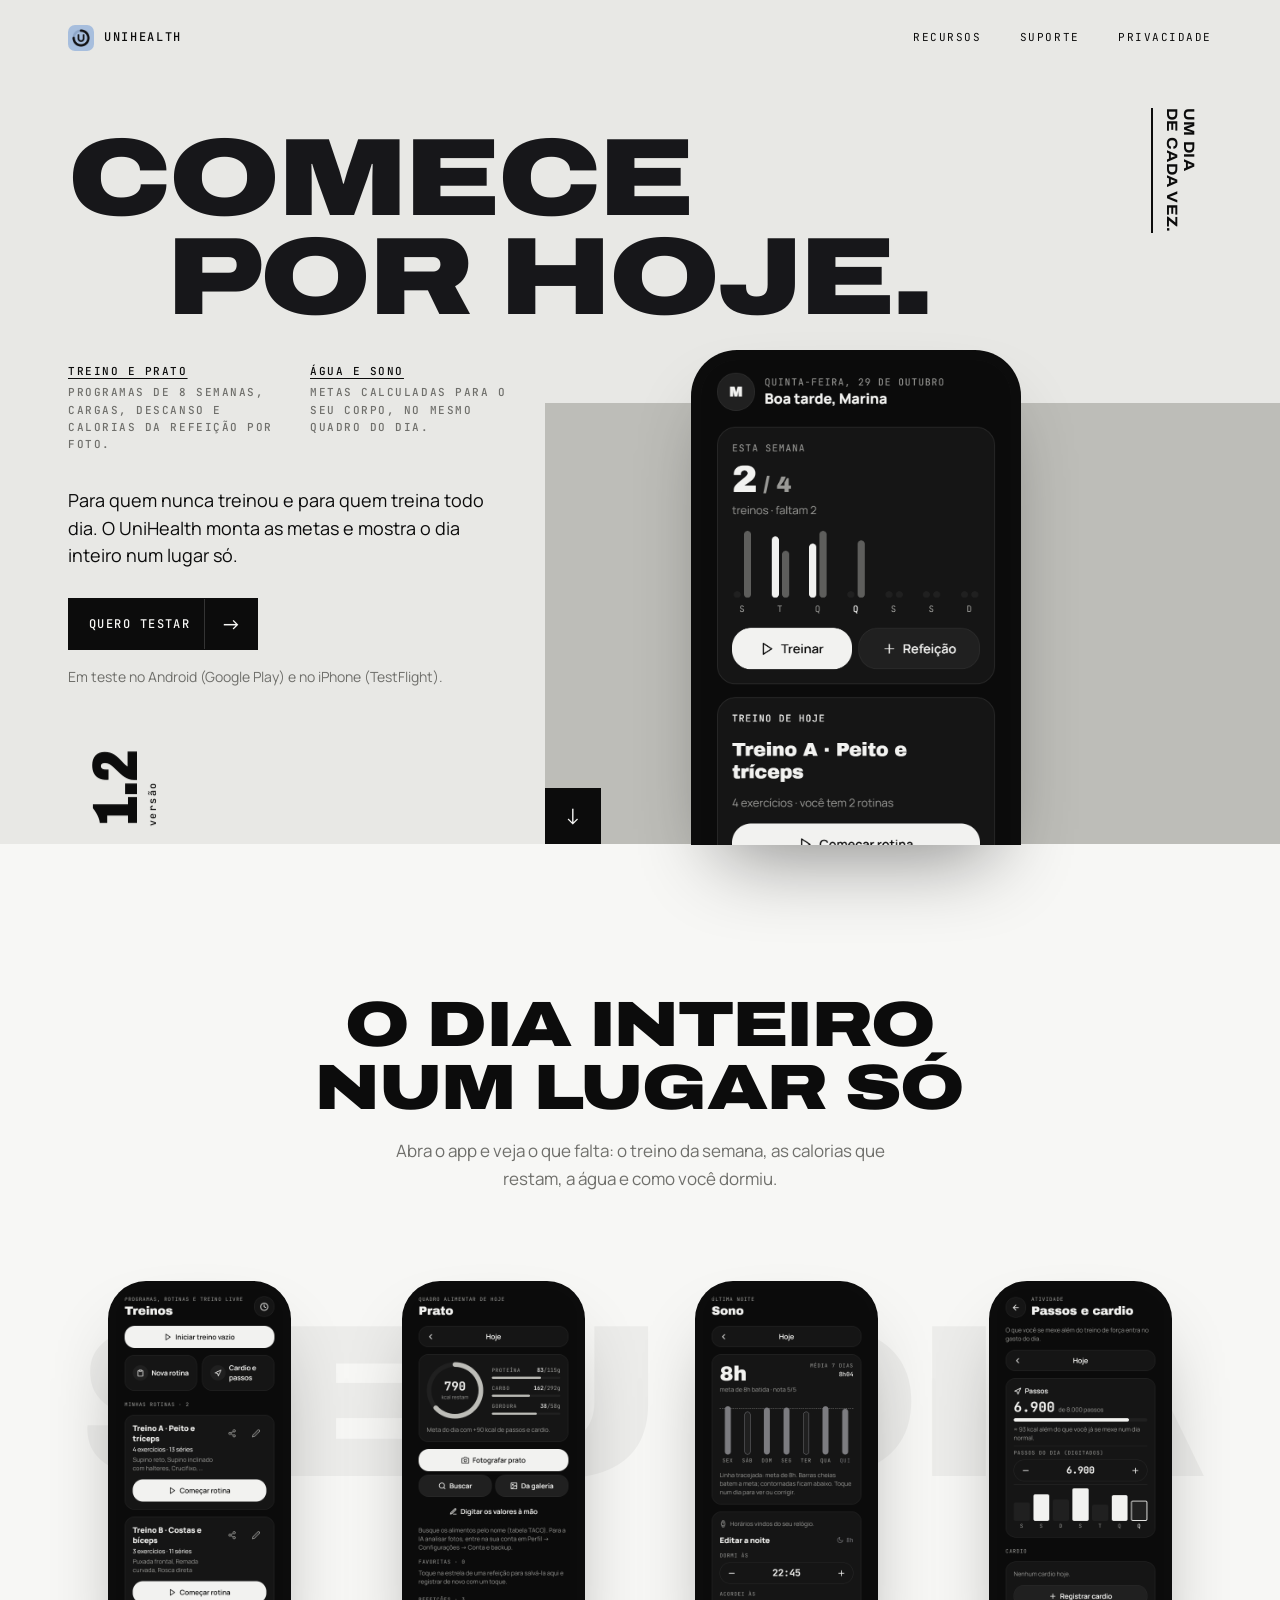
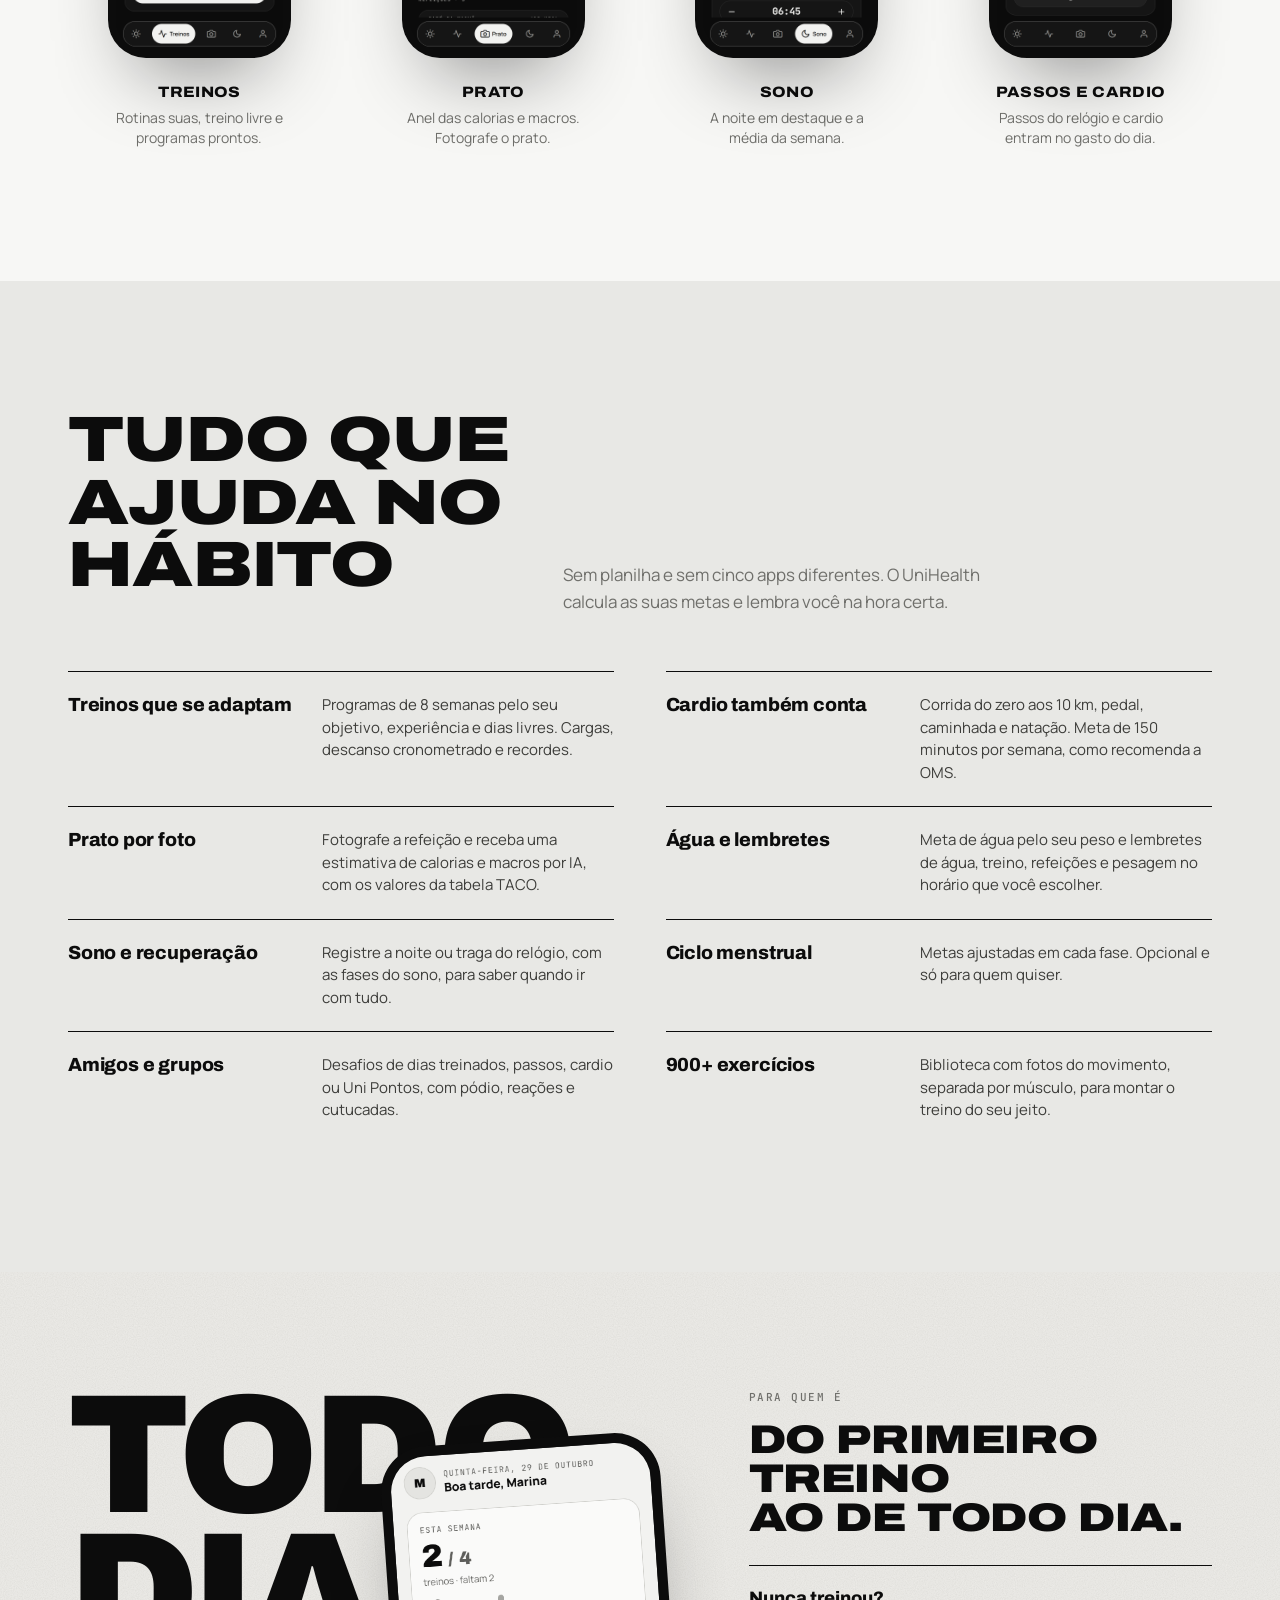
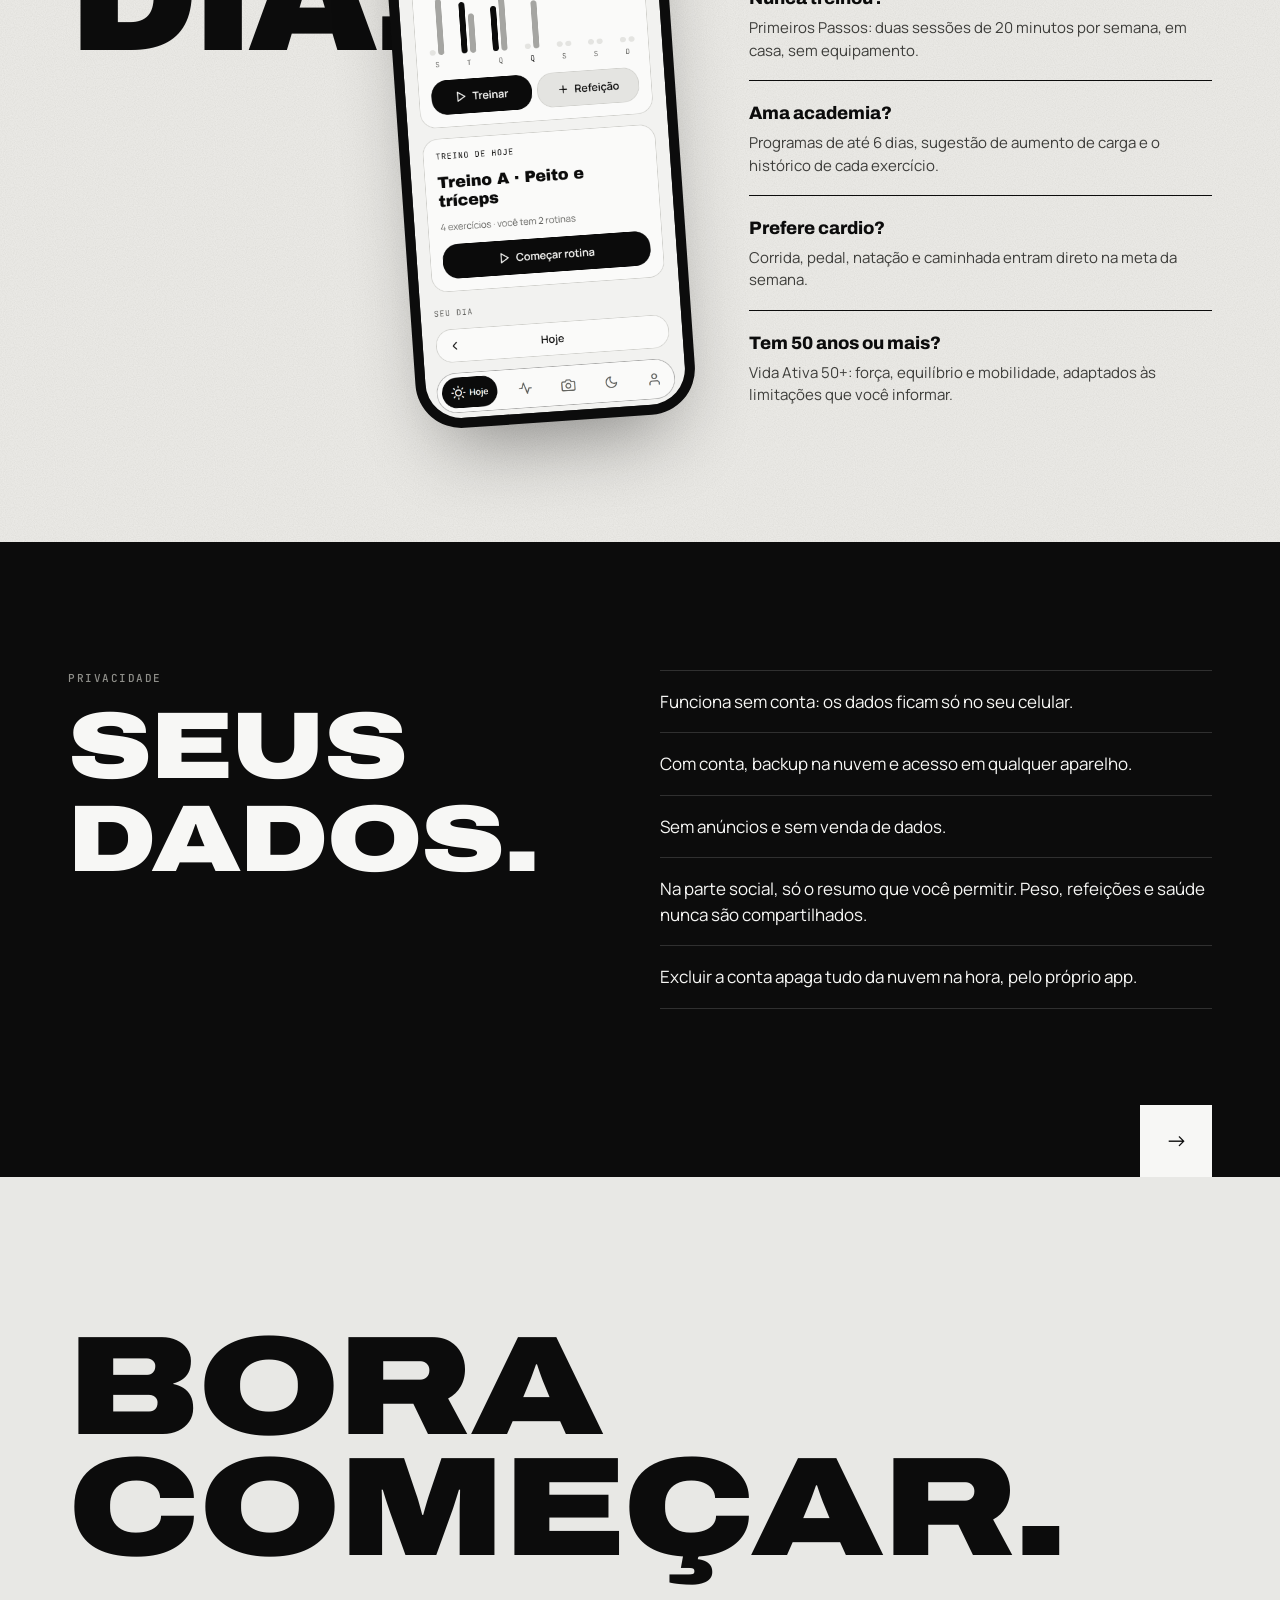
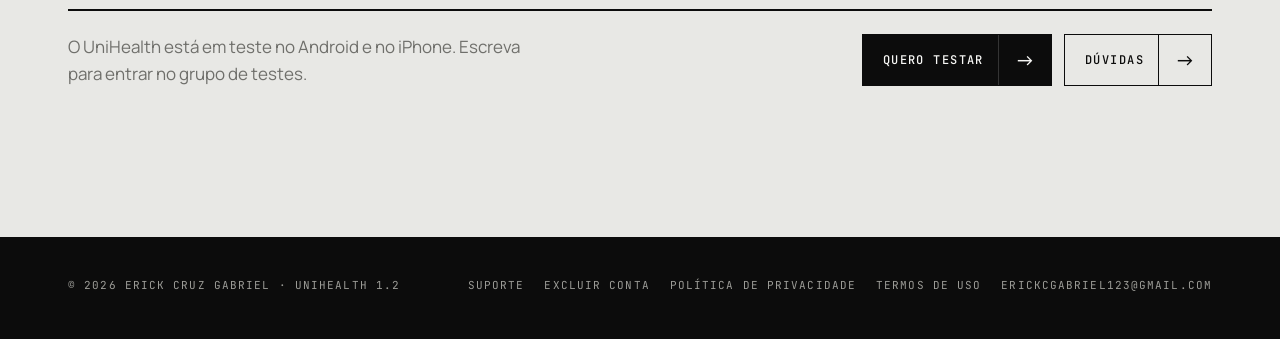
==== index.html @ b55c361c "Política e Termos de 05/11 (anúncios no plano grátis, indicação sem Plus no iPhone); app-ads.txt do " ====
<!doctype html>
<html lang="pt-BR">
<head>
<meta charset="utf-8">
<meta name="viewport" content="width=device-width, initial-scale=1">
<title>UniHealth: Treino e Saúde</title>
<meta name="description" content="Treino, alimentação, água e sono num só app, com metas feitas para o seu corpo e desafios com os amigos. Do zero ao avançado.">
<meta name="theme-color" content="#e8e8e5">
<link rel="icon" type="image/png" href="/assets/favicon.png">
<link rel="apple-touch-icon" href="/assets/icon.png">
<meta property="og:type" content="website">
<meta property="og:title" content="UniHealth: Treino e Saúde">
<meta property="og:description" content="Treino, alimentação, água e sono num só app, com metas feitas para o seu corpo e desafios com os amigos. Do zero ao avançado.">
<meta property="og:image" content="https://unihealthapp.com.br/assets/icon.png">
<meta property="og:url" content="https://unihealthapp.com.br/">
<link rel="preconnect" href="https://fonts.googleapis.com">
<link rel="preconnect" href="https://fonts.gstatic.com" crossorigin>
<link href="https://fonts.googleapis.com/css2?family=Archivo:wdth,wght@62..125,700..900&family=JetBrains+Mono:wght@500&family=Manrope:wght@400;500;700&display=swap" rel="stylesheet">
<link rel="stylesheet" href="/assets/style.css">
</head>
<body>
<header class="nav">
  <div class="wrap">
    <a class="brand" href="/"><img src="/assets/icon.png" alt="">UniHealth</a>
    <nav class="nav-links" aria-label="Principal">
      <a href="/#recursos" class="hide-sm">Recursos</a>
      <a href="/suporte.html">Suporte</a>
      <a href="/privacidade.html" class="hide-sm">Privacidade</a>
    </nav>
  </div>
</header>
<main>

<div class="hero">
  <div class="wrap">
    <div class="hero-text">
      <h1 class="manchete"><span>Comece</span><span>por hoje.</span></h1>
      <div class="hero-cols mono">
        <p><b>Treino e prato</b>Programas de 8 semanas, cargas, descanso e calorias da refeição por foto.</p>
        <p><b>Água e sono</b>Metas calculadas para o seu corpo, no mesmo quadro do dia.</p>
      </div>
      <p class="lead">Para quem nunca treinou e para quem treina todo dia. O UniHealth monta as metas e mostra o dia inteiro num lugar só.</p>
      <div class="cta">
        <a class="btn" href="mailto:erickcgabriel123@gmail.com?subject=Quero%20testar%20o%20UniHealth">Quero testar</a>
      </div>
      <p class="note">Em teste no Android (Google Play) e no iPhone (TestFlight).</p>
    </div>
    <div class="hero-art">
      <div class="bloco" aria-hidden="true"></div>
      <div class="phone"><img src="/assets/app/hoje.png" alt="Tela Hoje do UniHealth: treinos da semana, botões Treinar e Refeição" width="390" height="844"></div>
      <a class="seta" href="#dia" aria-label="Ver o app por dentro"><span aria-hidden="true">↓</span></a>
      <p class="vertical" aria-hidden="true">Um dia<br>de cada vez.</p>
    </div>
    <p class="versao" aria-label="Versão 1.2">1.2<small>versão</small></p>
  </div>
</div>

<section class="dia" id="dia">
  <p class="fantasma" aria-hidden="true">SEU DIA</p>
  <div class="wrap">
    <h2 class="titulo">O dia inteiro<br>num lugar só</h2>
    <p class="intro">Abra o app e veja o que falta: o treino da semana, as calorias que restam, a água e como você dormiu.</p>
    <div class="telas">
      <figure class="tela"><div class="phone"><img src="/assets/app/treinos.png" alt="Tela Treinos: iniciar treino vazio, nova rotina e rotinas salvas" width="390" height="844" loading="lazy"></div><h3>Treinos</h3><p>Rotinas suas, treino livre e programas prontos.</p></figure>
      <figure class="tela"><div class="phone"><img src="/assets/app/prato.png" alt="Tela Prato: calorias restantes num anel, proteína, carbo e gordura" width="390" height="844" loading="lazy"></div><h3>Prato</h3><p>Anel das calorias e macros. Fotografe o prato.</p></figure>
      <figure class="tela"><div class="phone"><img src="/assets/app/sono.png" alt="Tela Sono: 8 horas na última noite e barras dos últimos 7 dias" width="390" height="844" loading="lazy"></div><h3>Sono</h3><p>A noite em destaque e a média da semana.</p></figure>
      <figure class="tela"><div class="phone"><img src="/assets/app/atividade.png" alt="Tela Passos e cardio: 6.900 passos de 8.000" width="390" height="844" loading="lazy"></div><h3>Passos e cardio</h3><p>Passos do relógio e cardio entram no gasto do dia.</p></figure>
    </div>
  </div>
</section>

<section class="recursos" id="recursos">
  <div class="wrap">
    <div class="cabeca">
      <h2 class="titulo">Tudo que<br>ajuda no hábito</h2>
      <p>Sem planilha e sem cinco apps diferentes. O UniHealth calcula as suas metas e lembra você na hora certa.</p>
    </div>
    <ul class="lista">
      <li><h3>Treinos que se adaptam</h3><p>Programas de 8 semanas pelo seu objetivo, experiência e dias livres. Cargas, descanso cronometrado e recordes.</p></li>
      <li><h3>Cardio também conta</h3><p>Corrida do zero aos 10 km, pedal, caminhada e natação. Meta de 150 minutos por semana, como recomenda a OMS.</p></li>
      <li><h3>Prato por foto</h3><p>Fotografe a refeição e receba uma estimativa de calorias e macros por IA, com os valores da tabela TACO.</p></li>
      <li><h3>Água e lembretes</h3><p>Meta de água pelo seu peso e lembretes de água, treino, refeições e pesagem no horário que você escolher.</p></li>
      <li><h3>Sono e recuperação</h3><p>Registre a noite ou traga do relógio, com as fases do sono, para saber quando ir com tudo.</p></li>
      <li><h3>Ciclo menstrual</h3><p>Metas ajustadas em cada fase. Opcional e só para quem quiser.</p></li>
      <li><h3>Amigos e grupos</h3><p>Desafios de dias treinados, passos, cardio ou Uni Pontos, com pódio, reações e cutucadas.</p></li>
      <li><h3>900+ exercícios</h3><p>Biblioteca com fotos do movimento, separada por músculo, para montar o treino do seu jeito.</p></li>
    </ul>
  </div>
</section>

<section class="poster">
  <div class="wrap">
    <div class="palco">
      <p class="letras" aria-hidden="true"><span>Todo</span><span>dia.</span></p>
      <div class="phone"><img src="/assets/app/hoje-claro.png" alt="Tela Hoje do UniHealth no tema claro" width="390" height="844" loading="lazy"></div>
    </div>
    <div class="publico">
      <p class="eyebrow">Para quem é</p>
      <h2 class="titulo">Do primeiro treino<br>ao de todo dia.</h2>
      <dl>
        <dt>Nunca treinou?</dt><dd>Primeiros Passos: duas sessões de 20 minutos por semana, em casa, sem equipamento.</dd>
        <dt>Ama academia?</dt><dd>Programas de até 6 dias, sugestão de aumento de carga e o histórico de cada exercício.</dd>
        <dt>Prefere cardio?</dt><dd>Corrida, pedal, natação e caminhada entram direto na meta da semana.</dd>
        <dt>Tem 50 anos ou mais?</dt><dd>Vida Ativa 50+: força, equilíbrio e mobilidade, adaptados às limitações que você informar.</dd>
      </dl>
    </div>
  </div>
</section>

<section class="dados">
  <div class="wrap">
    <div>
      <p class="eyebrow">Privacidade</p>
      <h2 class="titulo">Seus<br>dados.</h2>
    </div>
    <ul>
      <li>Funciona sem conta: os dados ficam só no seu celular.</li>
      <li>Com conta, backup na nuvem e acesso em qualquer aparelho.</li>
      <li>Sem anúncios e sem venda de dados.</li>
      <li>Na parte social, só o resumo que você permitir. Peso, refeições e saúde nunca são compartilhados.</li>
      <li>Excluir a conta apaga tudo da nuvem na hora, pelo próprio app.</li>
    </ul>
  </div>
  <div class="wrap rodape-bloco">
    <a class="seta" href="/privacidade.html" aria-label="Ler a Política de Privacidade"><span aria-hidden="true">↓</span></a>
  </div>
</section>

<section class="final">
  <div class="wrap">
    <h2 class="titulo">Bora<br>começar.</h2>
    <div class="aside">
      <p>O UniHealth está em teste no Android e no iPhone. Escreva para entrar no grupo de testes.</p>
      <div class="cta">
        <a class="btn" href="mailto:erickcgabriel123@gmail.com?subject=Quero%20testar%20o%20UniHealth">Quero testar</a>
        <a class="btn btn-ghost" href="/suporte.html">Dúvidas</a>
      </div>
    </div>
  </div>
</section>
</main>
<footer>
  <div class="wrap">
    <span>© 2026 Erick Cruz Gabriel · UniHealth 1.2</span>
    <nav aria-label="Rodapé">
      <a href="/suporte.html">Suporte</a>
      <a href="/excluir-conta.html">Excluir conta</a>
      <a href="/privacidade.html">Política de Privacidade</a>
      <a href="/termos.html">Termos de Uso</a>
      <a href="mailto:erickcgabriel123@gmail.com">erickcgabriel123@gmail.com</a>
    </nav>
  </div>
</footer>
</body>
</html>
---- assets/style.css ----
/*
 * UniHealth — site oficial (visual editorial, 29/10).
 * Só preto, branco e cinza: papel cinza, tinta preta e um bloco cinza médio. O app aparece no tema Obsidiana.
 * Archivo (largura variável) nos títulos, Manrope no texto, JetBrains Mono nos rótulos.
 */
:root {
  --papel: #e8e8e5;
  --papel-2: #dcdcd8;
  --tinta: #0c0c0c;
  --grafite: #161616;
  --nevoa: #6f6f6b;
  --linha: #c9c9c4;
  --bloco: #bdbdb8;
  --branco: #f7f7f5;
  --max: 1240px;
  --gutter: clamp(16px, 4vw, 48px);
  --display: 'Archivo', 'Arial Black', system-ui, sans-serif;
  --body: 'Manrope', system-ui, -apple-system, 'Segoe UI', Roboto, sans-serif;
  --mono: 'JetBrains Mono', ui-monospace, 'Cascadia Mono', monospace;
}

* { box-sizing: border-box; }
html { scroll-behavior: smooth; }
body {
  margin: 0;
  background: var(--papel);
  color: var(--tinta);
  font: 400 17px/1.6 var(--body);
  -webkit-font-smoothing: antialiased;
  overflow-x: hidden;
}
img { max-width: 100%; display: block; }
a { color: inherit; }
::selection { background: var(--tinta); color: var(--branco); }
.wrap { width: 100%; max-width: var(--max); margin: 0 auto; padding: 0 var(--gutter); }
.sr { position: absolute; width: 1px; height: 1px; overflow: hidden; clip: rect(0 0 0 0); white-space: nowrap; }

/* rótulos pequenos (mono, caixa alta) */
.mono, .eyebrow {
  font-family: var(--mono);
  font-size: 11px;
  font-weight: 500;
  line-height: 1.55;
  letter-spacing: 0.14em;
  text-transform: uppercase;
}
.eyebrow { color: var(--nevoa); margin: 0 0 14px; }

/* ---------- topo ---------- */
.nav { position: relative; z-index: 10; }
.nav .wrap { display: flex; align-items: center; justify-content: space-between; gap: 16px; height: 76px; }
.brand { display: flex; align-items: center; gap: 10px; text-decoration: none; font-family: var(--mono); font-size: 12px; font-weight: 500; letter-spacing: 0.14em; text-transform: uppercase; }
.brand img { width: 26px; height: 26px; border-radius: 7px; }
.nav-links { display: flex; gap: clamp(16px, 3vw, 40px); align-items: center; }
.nav-links a { font-family: var(--mono); font-size: 11px; letter-spacing: 0.14em; text-transform: uppercase; text-decoration: none; color: var(--tinta); padding: 6px 0; border-bottom: 1px solid transparent; }
.nav-links a:hover, .nav-links a[aria-current='page'] { border-bottom-color: var(--tinta); }
@media (max-width: 640px) { .nav-links .hide-sm { display: none; } }

/* ---------- botões ---------- */
.btn {
  display: inline-flex; align-items: center; gap: 14px; min-height: 52px; padding: 0 0 0 20px;
  background: var(--tinta); color: var(--branco); text-decoration: none;
  font-family: var(--mono); font-size: 12px; font-weight: 500; letter-spacing: 0.12em; text-transform: uppercase;
  border: 1px solid var(--tinta);
}
.btn::after {
  content: '→'; display: grid; place-items: center; width: 52px; align-self: stretch;
  font-family: var(--body); font-size: 20px; letter-spacing: 0; border-left: 1px solid #ffffff2a;
  transition: transform 0.2s ease;
}
.btn:hover::after { transform: translateX(4px); }
.btn-ghost { background: transparent; color: var(--tinta); }
.btn-ghost::after { border-left-color: var(--tinta); }
.cta { display: flex; flex-wrap: wrap; gap: 12px; }
.lead { font-size: 18px; line-height: 1.55; max-width: 420px; margin: 0 0 28px; }
.note { color: var(--nevoa); font-size: 14px; margin-top: 16px; }

/* quadrado preto com seta (como nas referências) */
.seta {
  display: grid; place-items: center; width: 56px; height: 56px; background: var(--tinta); color: var(--branco);
  text-decoration: none; font-size: 22px;
}
.seta span { transition: transform 0.2s ease; }
.seta:hover span { transform: translateY(3px); }

/* ---------- celular ---------- */
.phone {
  position: relative; border-radius: 46px; padding: 10px; background: var(--tinta);
  box-shadow: 0 40px 80px -30px rgba(0, 0, 0, 0.45);
}
.phone img { border-radius: 36px; width: 100%; height: auto; aspect-ratio: 390 / 844; background: var(--grafite); }

/* ---------- herói ---------- */
.hero { position: relative; padding: 8px 0 0; }
/* minmax(0, …): a manchete larga transborda por cima do celular em vez de alargar a coluna. */
.hero .wrap { position: relative; display: grid; grid-template-columns: minmax(0, 5fr) minmax(0, 7fr); min-height: min(760px, calc(100svh - 76px)); }
.hero-text { position: relative; display: flex; flex-direction: column; justify-content: center; padding: 24px 0 120px; }
/*
 * Manchete larga que passa por cima do celular. Branca com mix-blend-mode difference: fica preta sobre o
 * papel e branca sobre a tela escura do app (como o "TO FASHION" da referência). Precisa ficar fora de
 * qualquer contexto de empilhamento (por isso o .hero-text não tem z-index).
 */
.manchete {
  position: relative; z-index: 3; margin: 0 0 36px; white-space: nowrap;
  font-family: var(--display); font-weight: 900; font-stretch: 125%; text-transform: uppercase;
  font-size: clamp(40px, 8.6vw, 140px); line-height: 0.9; letter-spacing: -0.02em;
  color: #fff; mix-blend-mode: difference;
}
.manchete span { display: block; }
.manchete span + span { padding-left: 0.9em; }
.hero-cols { display: grid; grid-template-columns: 1fr 1fr; gap: 24px; max-width: 460px; margin-bottom: 34px; color: var(--nevoa); }
.hero-cols p { margin: 0; }
.hero-cols b { color: var(--tinta); font-weight: 500; display: block; text-decoration: underline; text-underline-offset: 3px; margin-bottom: 4px; }
.versao {
  position: absolute; left: 0; bottom: 18px; z-index: 2;
  font-family: var(--display); font-weight: 900; font-stretch: 75%; font-size: 64px; line-height: 1; letter-spacing: -0.02em;
  writing-mode: vertical-rl; transform: rotate(180deg);
}
.versao small { display: block; font-family: var(--mono); font-size: 10px; font-weight: 500; letter-spacing: 0.14em; margin-left: 6px; }
.hero-art { position: relative; }
.hero-art .bloco {
  position: absolute; left: 0; right: calc(-1 * var(--gutter) - (100vw - min(100vw, var(--max))) / 2); bottom: 0; height: 58%;
  background: var(--bloco); transform-origin: left center;
}
.hero-art .phone { position: absolute; z-index: 1; width: min(330px, 62%); left: 22%; bottom: -1px; border-radius: 46px 46px 0 0; padding-bottom: 0; }
/* Recorte mais curto: o topo do celular fica logo abaixo da manchete, que só cruza a borda preta. */
.hero-art .phone img { border-radius: 36px 36px 0 0; aspect-ratio: 390 / 610; object-fit: cover; object-position: top; }
.hero-art .seta { position: absolute; left: 0; bottom: 0; z-index: 2; }
.vertical {
  position: absolute; right: 0; top: 24px; z-index: 2;
  writing-mode: vertical-rl; font-family: var(--display); font-weight: 700; font-stretch: 112%;
  font-size: 15px; line-height: 1.15; letter-spacing: 0.02em; text-transform: uppercase;
  border-left: 2px solid var(--tinta); padding-left: 10px;
}

/* entrada do herói */
@media (prefers-reduced-motion: no-preference) {
  .hero-art .bloco { animation: abre 0.8s cubic-bezier(0.2, 0.7, 0.1, 1) both 0.1s; }
  .hero-art .phone { animation: sobe 0.9s cubic-bezier(0.2, 0.7, 0.1, 1) both 0.35s; }
  .manchete span { animation: sobe 0.7s cubic-bezier(0.2, 0.7, 0.1, 1) both; }
  .manchete span + span { animation-delay: 0.12s; }
  @keyframes abre { from { transform: scaleX(0); } }
  @keyframes sobe { from { transform: translateY(60px); opacity: 0; } }
}

/* ---------- seção: o dia inteiro ---------- */
.dia { position: relative; padding: clamp(80px, 12vw, 150px) 0 clamp(64px, 9vw, 120px); background: var(--branco); overflow: hidden; }
.fantasma {
  position: absolute; left: 50%; top: 54%; transform: translate(-50%, -50%); white-space: nowrap; pointer-events: none; margin: 0;
  font-family: var(--display); font-weight: 900; font-stretch: 125%; font-size: clamp(90px, 17vw, 250px); line-height: 1; letter-spacing: -0.02em;
  color: #ececea;
}
.titulo {
  position: relative; font-family: var(--display); font-weight: 900; font-stretch: 125%; text-transform: uppercase;
  font-size: clamp(30px, 5.2vw, 64px); line-height: 0.98; letter-spacing: -0.01em; margin: 0 0 18px;
}
.dia .titulo, .dia .intro { text-align: center; }
.intro { position: relative; max-width: 520px; margin: 0 auto clamp(40px, 6vw, 72px); color: var(--nevoa); }
.telas { display: grid; grid-template-columns: repeat(4, 1fr); gap: clamp(16px, 2.4vw, 32px); }
.tela .phone { padding: 8px; border-radius: 38px; }
.tela .phone img { border-radius: 30px; }
.tela h3 { font-family: var(--display); font-weight: 800; font-stretch: 112%; text-transform: uppercase; font-size: 15px; letter-spacing: 0.02em; margin: 22px 0 4px; text-align: center; }
.tela p { margin: 0; text-align: center; color: var(--nevoa); font-size: 14px; line-height: 1.45; }
@media (max-width: 900px) {
  .telas { grid-template-columns: none; grid-auto-flow: column; grid-auto-columns: 62%; overflow-x: auto; scroll-snap-type: x mandatory; padding-bottom: 12px; margin: 0 calc(-1 * var(--gutter)); padding-left: var(--gutter); padding-right: var(--gutter); }
  .tela { scroll-snap-align: center; }
}

/* ---------- seção: recursos ---------- */
.recursos { padding: clamp(72px, 10vw, 130px) 0; }
.recursos .cabeca { display: grid; grid-template-columns: 5fr 7fr; gap: 32px; align-items: end; margin-bottom: clamp(32px, 5vw, 56px); }
.recursos .cabeca p { margin: 0; color: var(--nevoa); max-width: 460px; }
.lista { list-style: none; margin: 0; padding: 0; display: grid; grid-template-columns: 1fr 1fr; column-gap: clamp(24px, 4vw, 64px); }
.lista li { display: grid; grid-template-columns: 1fr 1.25fr; gap: 20px; padding: 22px 0; border-top: 1px solid var(--tinta); }
.lista h3 { margin: 0; font-family: var(--display); font-weight: 800; font-stretch: 100%; font-size: 19px; line-height: 1.15; letter-spacing: -0.01em; }
.lista p { margin: 0; font-size: 15px; line-height: 1.5; color: #3d3d3a; }

/* ---------- seção: pôster TODO DIA ---------- */
.poster {
  position: relative; overflow: hidden; padding: clamp(64px, 9vw, 120px) 0;
  background-color: #efeeea;
  background-image: url("data:image/svg+xml,%3Csvg xmlns='http://www.w3.org/2000/svg' width='160' height='160'%3E%3Cfilter id='n'%3E%3CfeTurbulence type='fractalNoise' baseFrequency='.9' numOctaves='2' stitchTiles='stitch'/%3E%3CfeColorMatrix values='0 0 0 0 0 0 0 0 0 0 0 0 0 0 0 0 0 0 .07 0'/%3E%3C/filter%3E%3Crect width='100%25' height='100%25' filter='url(%23n)'/%3E%3C/svg%3E");
}
.poster .wrap { display: grid; grid-template-columns: minmax(0, 7fr) minmax(0, 5fr); gap: 32px; align-items: center; }
.palco { position: relative; min-height: clamp(420px, 52vw, 640px); }
.letras {
  font-family: var(--display); font-weight: 900; font-stretch: 100%; text-transform: uppercase;
  font-size: clamp(96px, 13.2vw, 190px); line-height: 0.82; letter-spacing: -0.04em; margin: 0;
}
.letras span { display: block; }
.palco .phone { position: absolute; width: clamp(180px, 22vw, 280px); right: 6%; top: 50%; transform: translateY(-46%) rotate(-4deg); }
.publico .titulo { font-size: clamp(26px, 3.4vw, 40px); }
.publico dl { margin: 28px 0 0; display: grid; gap: 0; }
.publico dt { font-family: var(--display); font-weight: 800; font-size: 18px; padding-top: 18px; border-top: 1px solid var(--tinta); }
.publico dd { margin: 4px 0 18px; color: #3d3d3a; font-size: 15px; line-height: 1.5; }
.publico .mono { color: var(--nevoa); }

/* ---------- seção: privacidade (bloco preto) ---------- */
.dados { background: var(--tinta); color: var(--branco); padding: clamp(72px, 10vw, 130px) 0 0; position: relative; }
.dados .wrap { display: grid; grid-template-columns: 6fr 6fr; gap: 40px; align-items: start; }
.dados .titulo { font-size: clamp(48px, 7.4vw, 108px); margin: 0; }
.dados ul { list-style: none; margin: 0; padding: 0; }
.dados li { padding: 18px 0; border-top: 1px solid #ffffff26; font-size: 17px; line-height: 1.5; }
.dados li:last-child { border-bottom: 1px solid #ffffff26; }
.dados .rodape-bloco { display: flex; justify-content: flex-end; margin-top: clamp(48px, 8vw, 96px); }
.dados .seta { background: var(--branco); color: var(--tinta); width: 72px; height: 72px; }
.dados .seta span { transform: rotate(-90deg); }
.dados .seta:hover span { transform: rotate(-90deg) translateY(3px); }
.dados .eyebrow { color: #8f8f8a; }

/* ---------- seção final ---------- */
.final { padding: clamp(80px, 12vw, 150px) 0; text-align: left; }
.final .titulo { font-size: clamp(54px, 11vw, 160px); line-height: 0.86; margin-bottom: 32px; }
.final .wrap { display: grid; grid-template-columns: 1fr; gap: 8px; }
.final .aside { display: flex; flex-wrap: wrap; align-items: center; justify-content: space-between; gap: 20px 40px; border-top: 2px solid var(--tinta); padding-top: 22px; }
.final p { color: var(--nevoa); margin: 0; max-width: 460px; }

/* ---------- páginas de texto (suporte, política, termos, convite) ---------- */
.doc { padding: clamp(40px, 7vw, 88px) 0 clamp(64px, 9vw, 110px); }
.doc .wrap { max-width: 820px; }
.doc h1 {
  font-family: var(--display); font-weight: 900; font-stretch: 112%; text-transform: uppercase;
  font-size: clamp(38px, 7vw, 76px); line-height: 0.92; letter-spacing: -0.015em; margin: 0;
}
.doc .updated { font-family: var(--mono); font-size: 11px; letter-spacing: 0.14em; text-transform: uppercase; color: var(--nevoa); margin: 18px 0 40px; padding-top: 14px; border-top: 2px solid var(--tinta); }
.doc h2 { font-family: var(--display); font-weight: 800; font-size: 22px; line-height: 1.2; letter-spacing: -0.01em; margin: 44px 0 12px; }
.doc p, .doc li { color: #262624; }
.doc a { text-decoration-thickness: 1px; text-underline-offset: 3px; }
.doc a:hover { background: var(--papel-2); }
.doc a.btn:hover { background: var(--tinta); }
.doc ul { padding-left: 1.2em; }
.doc li { margin: 6px 0; }
.box { background: var(--branco); padding: 22px 24px; margin: 20px 0; }
.box.accent { border-left: 6px solid var(--tinta); }
details { border-top: 1px solid var(--tinta); margin: 0; }
details:last-of-type { border-bottom: 1px solid var(--tinta); }
summary { cursor: pointer; font-weight: 700; padding: 18px 0; list-style: none; display: flex; justify-content: space-between; gap: 16px; }
summary::-webkit-details-marker { display: none; }
summary::after { content: '+'; font-family: var(--mono); font-size: 18px; line-height: 1.2; }
details[open] summary::after { content: '−'; }
details p { margin: 0 0 16px; color: #3d3d3a; }
ol.steps { padding-left: 1.3em; }
ol.steps li { margin: 8px 0; }
.invite .invite-label { margin: 0; font-family: var(--mono); font-size: 11px; letter-spacing: 0.14em; text-transform: uppercase; color: var(--nevoa); }
.invite .invite-code { margin: 6px 0 0; font-family: var(--display); font-weight: 900; font-stretch: 112%; font-size: 40px; letter-spacing: 0.04em; }
.invite .cta { margin: 12px 0 16px; }
.invite .lead { max-width: 560px; margin-top: 22px; }

/* ---------- rodapé ---------- */
footer { background: var(--tinta); color: #9c9c97; padding: 40px 0 44px; font-size: 13px; }
.dados + footer { padding-top: 24px; }
footer .wrap { display: flex; flex-wrap: wrap; justify-content: space-between; gap: 18px; font-family: var(--mono); font-size: 11px; letter-spacing: 0.1em; text-transform: uppercase; }
footer nav { display: flex; flex-wrap: wrap; gap: 20px; }
footer a { color: #9c9c97; text-decoration: none; }
footer a:hover { color: var(--branco); }

a:focus-visible, summary:focus-visible, .btn:focus-visible { outline: 2px solid var(--tinta); outline-offset: 3px; }

/* ---------- celular ---------- */
@media (max-width: 860px) {
  .hero .wrap { grid-template-columns: 1fr; min-height: 0; }
  .hero-text { padding: 12px 0 36px 0; }
  .manchete { margin-bottom: 26px; }
  .vertical { top: 18px; font-size: 13px; }
  .versao { display: none; }
  .hero-art { height: 520px; margin: 0 calc(-1 * var(--gutter)); }
  .hero-art .bloco { right: 0; left: var(--gutter); height: 62%; }
  .hero-art .phone { left: 50%; transform: translateX(-50%); width: min(290px, 74%); }
  @media (prefers-reduced-motion: no-preference) { .hero-art .phone { animation: none; } }
  .hero-art .seta { left: var(--gutter); }
  .recursos .cabeca, .poster .wrap, .dados .wrap, .final .wrap { grid-template-columns: 1fr; }
  .lista { grid-template-columns: 1fr; }
  .palco { min-height: 0; }
  .palco .phone { position: relative; width: 62%; margin: -90px 0 0 auto; transform: rotate(-4deg); right: 4%; top: auto; }
}
@media (max-width: 480px) {
  /* No celular, as colunas em mono repetem o texto logo abaixo: some. */
  .hero-cols { display: none; }
  .lista li { grid-template-columns: 1fr; gap: 6px; }
}
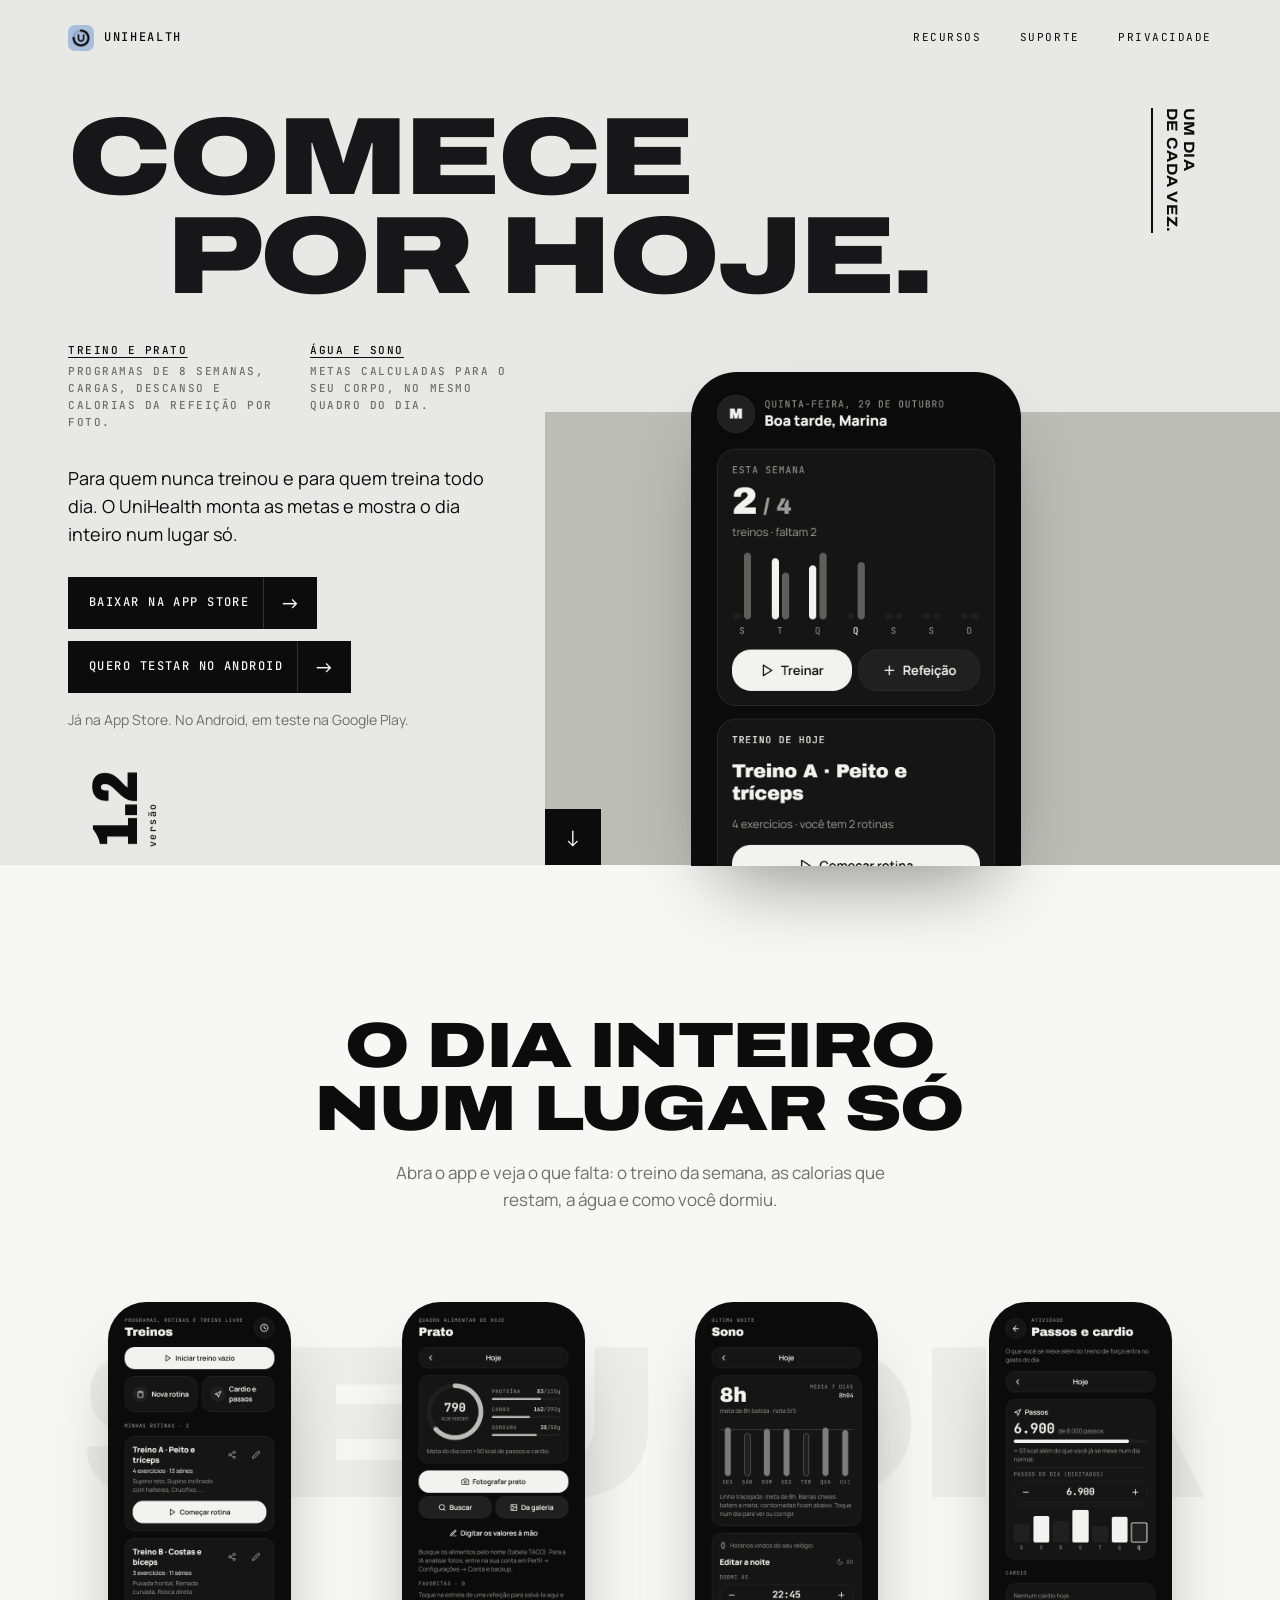
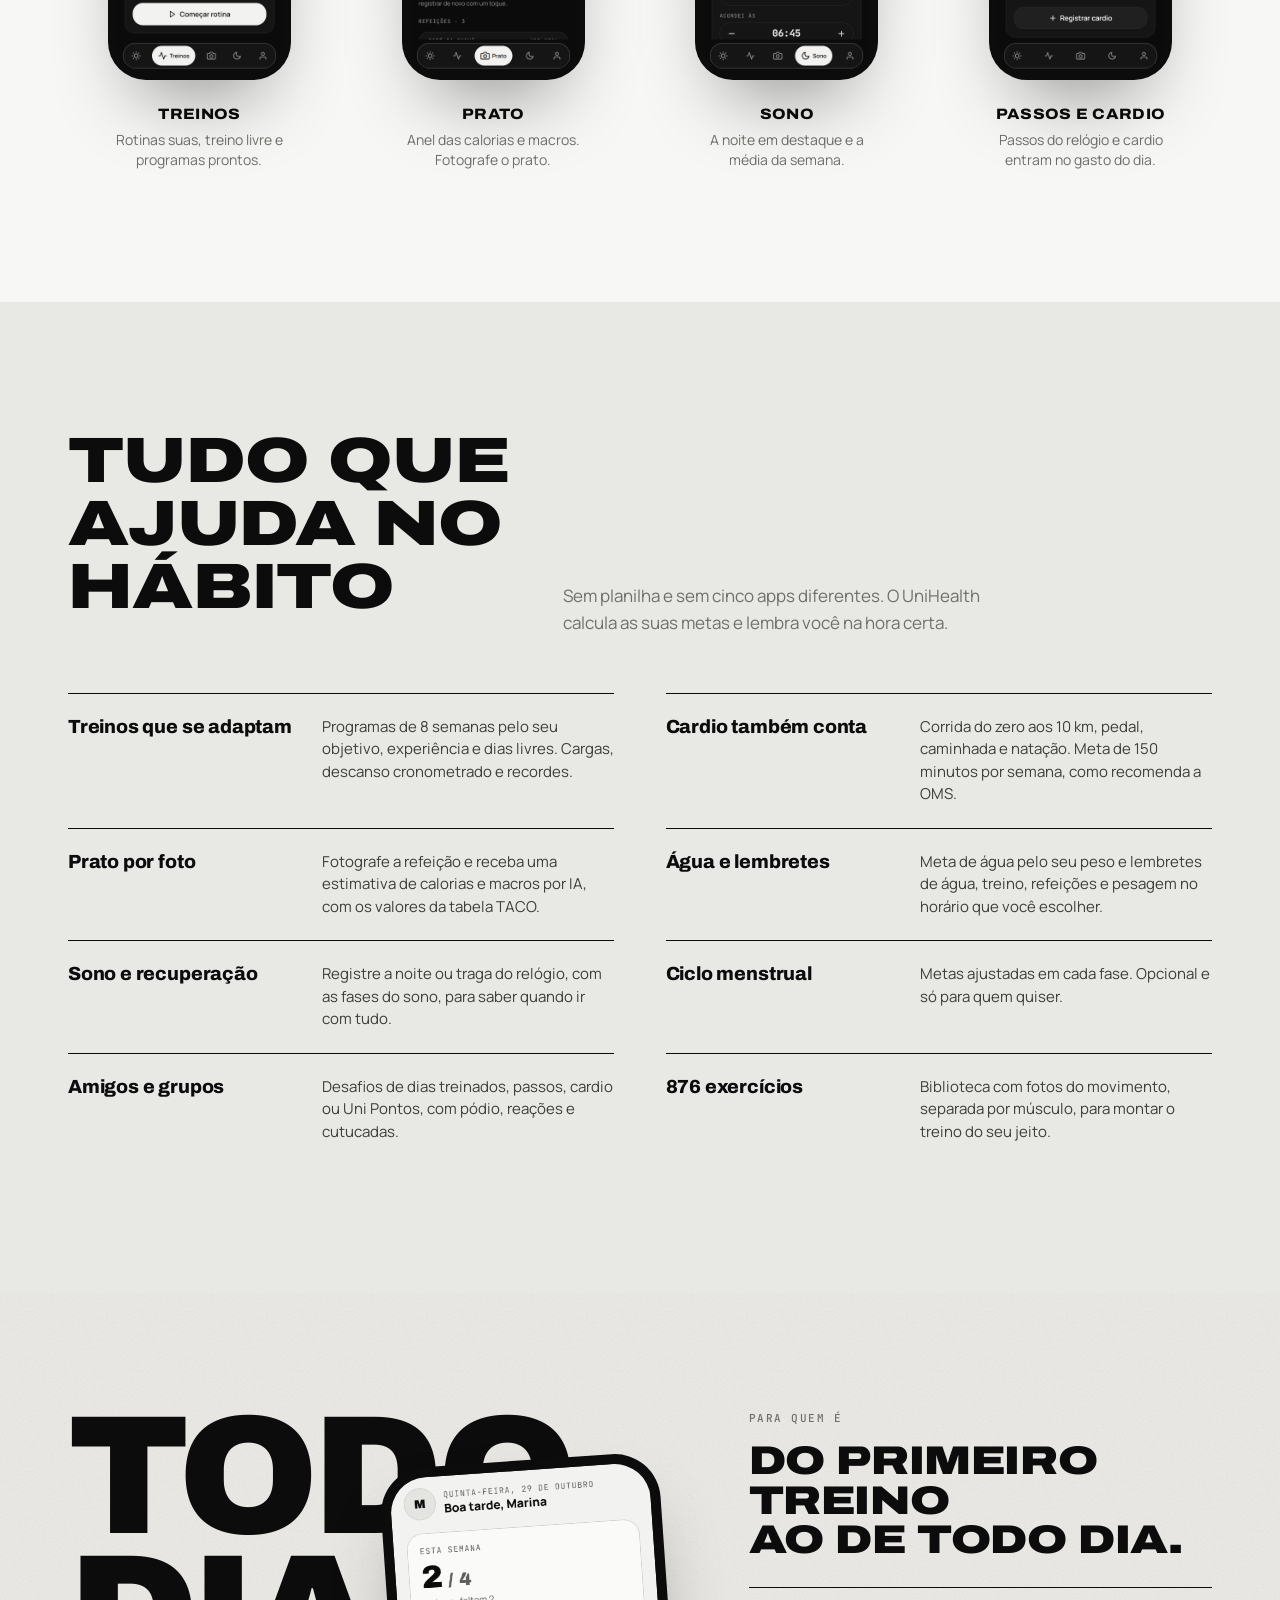
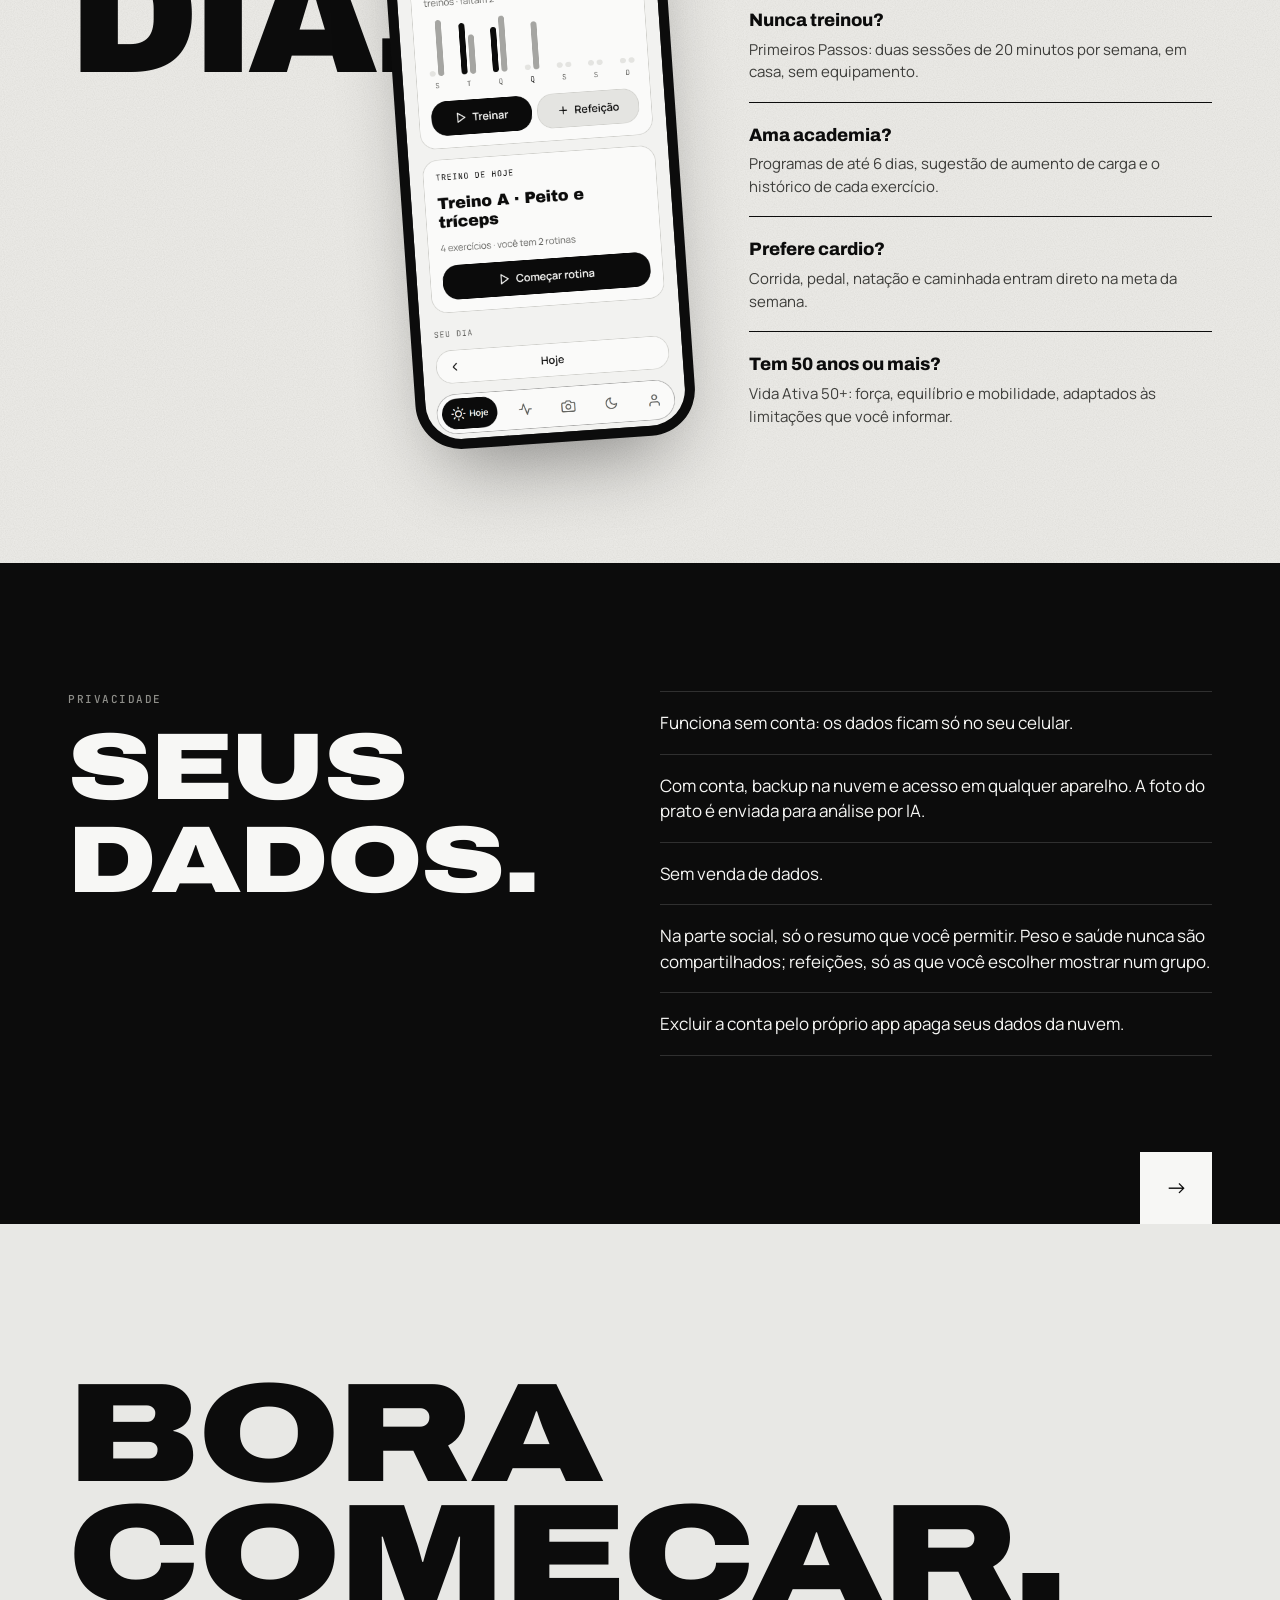
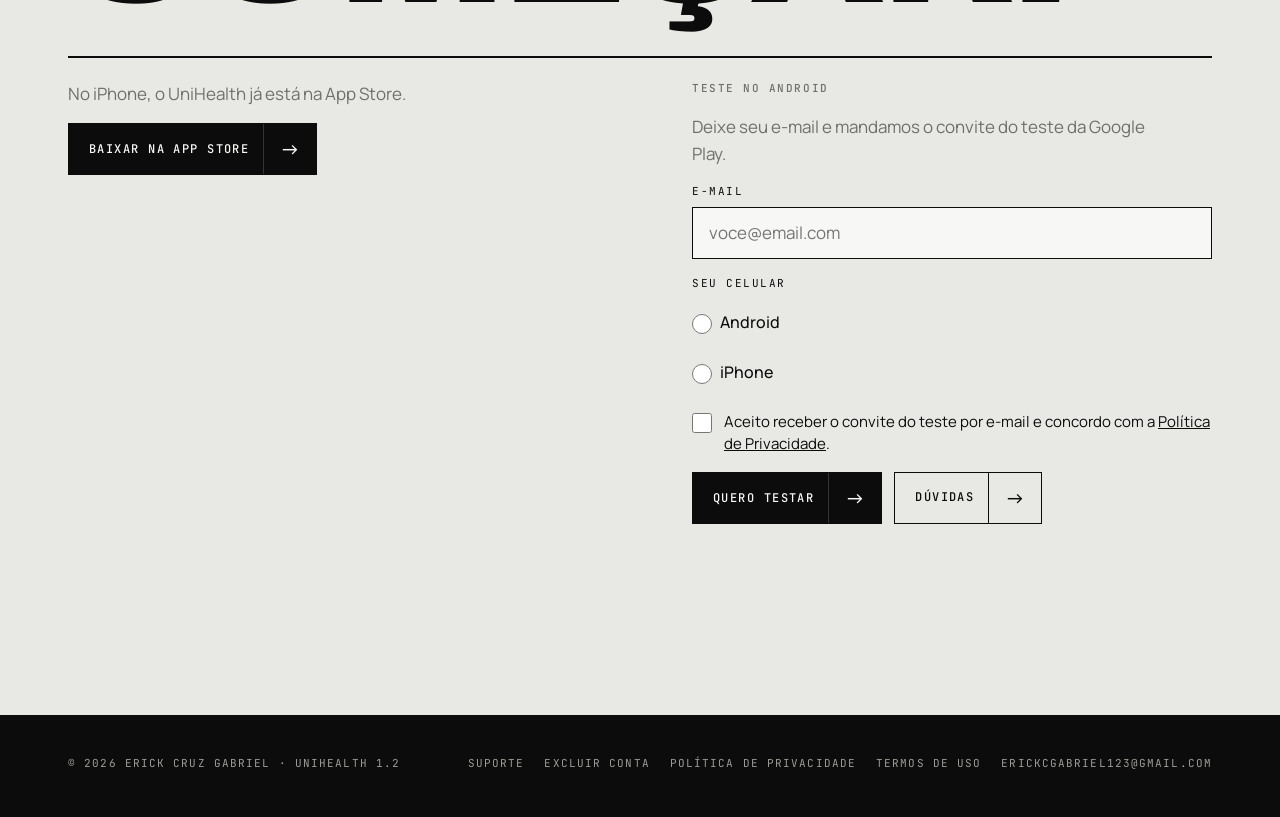
==== commit 8cfe5983: "Site: botão por celular, formulário de teste, medição própria, título A/B e prévia do link - iPhone:" ====
--- a/index.html
+++ b/index.html
@@ -11,12 +11,15 @@
 <meta property="og:type" content="website">
 <meta property="og:title" content="UniHealth: Treino e Saúde">
 <meta property="og:description" content="Treino, alimentação, água e sono num só app, com metas feitas para o seu corpo e desafios com os amigos. Do zero ao avançado.">
-<meta property="og:image" content="https://unihealthapp.com.br/assets/icon.png">
+<meta property="og:image" content="https://unihealthapp.com.br/assets/og.png">
+<meta property="og:image:width" content="1200">
+<meta property="og:image:height" content="630">
+<meta name="twitter:card" content="summary_large_image">
 <meta property="og:url" content="https://unihealthapp.com.br/">
 <link rel="preconnect" href="https://fonts.googleapis.com">
 <link rel="preconnect" href="https://fonts.gstatic.com" crossorigin>
 <link href="https://fonts.googleapis.com/css2?family=Archivo:wdth,wght@62..125,700..900&family=JetBrains+Mono:wght@500&family=Manrope:wght@400;500;700&display=swap" rel="stylesheet">
-<link rel="stylesheet" href="/assets/style.css">
+<link rel="stylesheet" href="/assets/style.css?v=93dc06e3">
 </head>
 <body>
 <header class="nav">
@@ -34,16 +37,17 @@
 <div class="hero">
   <div class="wrap">
     <div class="hero-text">
-      <h1 class="manchete"><span>Comece</span><span>por hoje.</span></h1>
+      <h1 class="manchete" id="manchete"><span>Comece</span><span>por hoje.</span></h1>
       <div class="hero-cols mono">
         <p><b>Treino e prato</b>Programas de 8 semanas, cargas, descanso e calorias da refeição por foto.</p>
         <p><b>Água e sono</b>Metas calculadas para o seu corpo, no mesmo quadro do dia.</p>
       </div>
       <p class="lead">Para quem nunca treinou e para quem treina todo dia. O UniHealth monta as metas e mostra o dia inteiro num lugar só.</p>
       <div class="cta">
-        <a class="btn" href="mailto:erickcgabriel123@gmail.com?subject=Quero%20testar%20o%20UniHealth">Quero testar</a>
+        <a class="btn so-ios" href="https://apps.apple.com/br/app/unihealth/id6821770645" data-ev="loja">Baixar na App Store</a>
+        <a class="btn so-android" href="#testar" data-ev="quero_testar">Quero testar no Android</a>
       </div>
-      <p class="note">Em teste no Android (Google Play) e no iPhone (TestFlight).</p>
+      <p class="note">Já na App Store. No Android, em teste na Google Play.</p>
     </div>
     <div class="hero-art">
       <div class="bloco" aria-hidden="true"></div>
@@ -83,7 +87,7 @@
       <li><h3>Sono e recuperação</h3><p>Registre a noite ou traga do relógio, com as fases do sono, para saber quando ir com tudo.</p></li>
       <li><h3>Ciclo menstrual</h3><p>Metas ajustadas em cada fase. Opcional e só para quem quiser.</p></li>
       <li><h3>Amigos e grupos</h3><p>Desafios de dias treinados, passos, cardio ou Uni Pontos, com pódio, reações e cutucadas.</p></li>
-      <li><h3>900+ exercícios</h3><p>Biblioteca com fotos do movimento, separada por músculo, para montar o treino do seu jeito.</p></li>
+      <li><h3>876 exercícios</h3><p>Biblioteca com fotos do movimento, separada por músculo, para montar o treino do seu jeito.</p></li>
     </ul>
   </div>
 </section>
@@ -115,10 +119,10 @@
     </div>
     <ul>
       <li>Funciona sem conta: os dados ficam só no seu celular.</li>
-      <li>Com conta, backup na nuvem e acesso em qualquer aparelho.</li>
-      <li>Sem anúncios e sem venda de dados.</li>
-      <li>Na parte social, só o resumo que você permitir. Peso, refeições e saúde nunca são compartilhados.</li>
-      <li>Excluir a conta apaga tudo da nuvem na hora, pelo próprio app.</li>
+      <li>Com conta, backup na nuvem e acesso em qualquer aparelho. A foto do prato é enviada para análise por IA.</li>
+      <li>Sem venda de dados.</li>
+      <li>Na parte social, só o resumo que você permitir. Peso e saúde nunca são compartilhados; refeições, só as que você escolher mostrar num grupo.</li>
+      <li>Excluir a conta pelo próprio app apaga seus dados da nuvem.</li>
     </ul>
   </div>
   <div class="wrap rodape-bloco">
@@ -126,15 +130,29 @@
   </div>
 </section>
 
-<section class="final">
+<section class="final" id="testar">
   <div class="wrap">
     <h2 class="titulo">Bora<br>começar.</h2>
     <div class="aside">
-      <p>O UniHealth está em teste no Android e no iPhone. Escreva para entrar no grupo de testes.</p>
-      <div class="cta">
-        <a class="btn" href="mailto:erickcgabriel123@gmail.com?subject=Quero%20testar%20o%20UniHealth">Quero testar</a>
-        <a class="btn btn-ghost" href="/suporte.html">Dúvidas</a>
+      <div class="so-ios-bloco">
+        <p>No iPhone, o UniHealth já está na App Store.</p>
+        <div class="cta"><a class="btn" href="https://apps.apple.com/br/app/unihealth/id6821770645" data-ev="loja">Baixar na App Store</a></div>
       </div>
+      <form class="teste" id="form-teste" novalidate>
+        <p class="eyebrow">Teste no Android</p>
+        <p>Deixe seu e-mail e mandamos o convite do teste da Google Play.</p>
+        <label class="campo">E-mail
+          <input type="email" name="email" autocomplete="email" inputmode="email" required maxlength="254" placeholder="voce@email.com">
+        </label>
+        <fieldset class="campo">
+          <legend>Seu celular</legend>
+          <label class="opcao"><input type="radio" name="platform" value="android" required> Android</label>
+          <label class="opcao"><input type="radio" name="platform" value="ios"> iPhone</label>
+        </fieldset>
+        <label class="aceite"><input type="checkbox" name="consent" required> <span>Aceito receber o convite do teste por e-mail e concordo com a <a href="/privacidade.html">Política de Privacidade</a>.</span></label>
+        <div class="cta"><button class="btn" type="submit">Quero testar</button><a class="btn btn-ghost" href="/suporte.html">Dúvidas</a></div>
+        <p class="form-msg" role="status" aria-live="polite"></p>
+      </form>
     </div>
   </div>
 </section>
@@ -151,5 +169,95 @@
     </nav>
   </div>
 </footer>
+<script>// Página inicial: medição própria (Supabase, sem cookies e sem terceiros), botões por celular e título A/B (?t=b).
+// O build.mjs embute este arquivo no fim da página (e troca erickcgabriel123@gmail.com).
+(() => {
+  const API = 'https://hdscvrkwrqewswkdbyjh.supabase.co/rest/v1/rpc/';
+  const KEY = 'sb_publishable_0wr3NWqLTdw-lPA1n9FIlw_wOVLeqxK';
+  const EMAIL = 'erickcgabriel123@gmail.com';
+  const STORE = 'https://apps.apple.com/br/app/unihealth/id6821770645';
+  const q = new URLSearchParams(location.search);
+  const store = (k, v) => {
+    try {
+      if (v === undefined) return JSON.parse(sessionStorage.getItem(k) || 'null');
+      sessionStorage.setItem(k, JSON.stringify(v));
+    } catch {
+      return null;
+    }
+  };
+
+  // Origem: utm_source do link; sem ele, um palpite pelo site de onde a pessoa veio.
+  let ref = '';
+  try {
+    ref = document.referrer ? new URL(document.referrer).hostname : '';
+  } catch {}
+  const guess = /instagram/.test(ref) ? 'instagram' : /tiktok/.test(ref) ? 'tiktok' : /google\./.test(ref) ? 'google' : /facebook/.test(ref) ? 'facebook' : '';
+  let utm = store('uh-utm');
+  if (q.get('utm_source') || !utm) utm = { s: q.get('utm_source') || guess, m: q.get('utm_medium') || '', c: q.get('utm_campaign') || '' };
+  store('uh-utm', utm);
+
+  // Título A/B: ?t=b mostra a versão B e fica guardado na sessão.
+  const variant = q.get('t') === 'a' || q.get('t') === 'b' ? q.get('t') : store('uh-t') || 'a';
+  store('uh-t', variant);
+  if (variant === 'b') {
+    const h = document.getElementById('manchete');
+    if (h) {
+      h.innerHTML = '<span>Treino, prato</span><span>e sono.</span><span>Um app só.</span>';
+      h.classList.add('manchete-b');
+    }
+  }
+
+  const ua = navigator.userAgent;
+  const plat = /iPhone|iPad|iPod/.test(ua) || (/Macintosh/.test(ua) && navigator.maxTouchPoints > 1) ? 'ios' : /Android/.test(ua) ? 'android' : 'outro';
+  document.documentElement.classList.add('plat-' + plat);
+
+  const call = (fn, body) =>
+    fetch(API + fn, { method: 'POST', keepalive: true, headers: { apikey: KEY, 'Content-Type': 'application/json' }, body: JSON.stringify(body) });
+  const track = (kind) =>
+    call('site_track', { p_kind: kind, p_variant: variant, p_platform: plat, p_source: utm.s, p_medium: utm.m, p_campaign: utm.c }).catch(() => {});
+  if (!store('uh-visita')) {
+    store('uh-visita', 1);
+    track('visita');
+  }
+
+  // Link da App Store com a origem (aparece no App Store Connect em Análises → Fontes).
+  const ct = encodeURIComponent((utm.s || 'site').slice(0, 40));
+  document.querySelectorAll('a[data-ev="loja"]').forEach((a) => (a.href = STORE + '?ct=' + ct));
+  document.querySelectorAll('[data-ev]').forEach((el) => el.addEventListener('click', () => track(el.dataset.ev)));
+
+  const form = document.getElementById('form-teste');
+  if (!form) return;
+  if (plat !== 'outro') {
+    const r = form.querySelector('input[value="' + plat + '"]');
+    if (r) r.checked = true;
+  }
+  const msg = form.querySelector('.form-msg');
+  form.addEventListener('submit', async (e) => {
+    e.preventDefault();
+    const d = new FormData(form);
+    const email = String(d.get('email') || '').trim();
+    if (!/^[^@\s]+@[^@\s]+\.[^@\s]+$/.test(email)) return void (msg.textContent = 'Confira o e-mail.');
+    if (!d.get('platform')) return void (msg.textContent = 'Escolha Android ou iPhone.');
+    if (!d.get('consent')) return void (msg.textContent = 'Para mandar o convite, marque a caixa de aceite.');
+    const button = form.querySelector('button');
+    button.disabled = true;
+    msg.textContent = 'Enviando...';
+    try {
+      const r = await call('site_signup', {
+        p_email: email, p_platform: d.get('platform'), p_consent: true, p_variant: variant, p_source: utm.s, p_medium: utm.m, p_campaign: utm.c,
+      });
+      if (!r.ok || (await r.json()) !== 'ok') throw new Error();
+      form.classList.add('enviado');
+      msg.innerHTML =
+        d.get('platform') === 'ios'
+          ? 'Pronto! No iPhone não precisa esperar: <a href="' + STORE + '?ct=' + ct + '">baixe na App Store</a>.'
+          : 'Pronto! Em até 2 dias úteis você recebe no e-mail o convite do teste da Google Play, com o link para instalar. Confira também a caixa de spam.';
+    } catch {
+      button.disabled = false;
+      msg.innerHTML = 'Não deu para enviar agora. Tente de novo ou escreva para <a href="mailto:' + EMAIL + '">' + EMAIL + '</a>.';
+    }
+  });
+})();
+</script>
 </body>
 </html>
--- a/assets/style.css
+++ b/assets/style.css
@@ -107,6 +107,8 @@
   color: #fff; mix-blend-mode: difference;
 }
 .manchete span { display: block; }
+/* versão B do título (?t=b): três linhas mais longas, letra menor */
+.manchete-b { font-size: clamp(30px, 6vw, 96px); }
 .manchete span + span { padding-left: 0.9em; }
 .hero-cols { display: grid; grid-template-columns: 1fr 1fr; gap: 24px; max-width: 460px; margin-bottom: 34px; color: var(--nevoa); }
 .hero-cols p { margin: 0; }
@@ -210,10 +212,34 @@
 
 /* ---------- seção final ---------- */
 .final { padding: clamp(80px, 12vw, 150px) 0; text-align: left; }
-.final .titulo { font-size: clamp(54px, 11vw, 160px); line-height: 0.86; margin-bottom: 32px; }
-.final .wrap { display: grid; grid-template-columns: 1fr; gap: 8px; }
+.final .titulo { font-size: clamp(40px, 11vw, 160px); line-height: 0.86; margin-bottom: 32px; }
+.final .wrap { display: grid; grid-template-columns: minmax(0, 1fr); gap: 8px; }
 .final .aside { display: flex; flex-wrap: wrap; align-items: center; justify-content: space-between; gap: 20px 40px; border-top: 2px solid var(--tinta); padding-top: 22px; }
 .final p { color: var(--nevoa); margin: 0; max-width: 460px; }
+
+/* botões por celular: o script marca <html> com plat-ios ou plat-android (sem script, aparecem os dois) */
+.plat-ios .so-android, .plat-android .so-ios, .plat-android .so-ios-bloco { display: none; }
+.so-ios-bloco { display: grid; gap: 16px; }
+.plat-ios .so-ios-bloco { width: 100%; padding-bottom: 22px; border-bottom: 1px solid var(--linha); }
+
+/* formulário de teste */
+.final .aside { align-items: flex-start; }
+.teste { display: grid; gap: 16px; width: 100%; max-width: 520px; }
+.teste .eyebrow { margin: 0; }
+.campo { display: grid; gap: 6px; margin: 0; padding: 0; border: 0; font-family: var(--mono); font-size: 11px; letter-spacing: 0.14em; text-transform: uppercase; }
+.campo legend { padding: 0; margin-bottom: 8px; }
+.campo input[type='email'] {
+  min-height: 52px; padding: 0 16px; border: 1px solid var(--tinta); background: var(--branco); color: var(--tinta);
+  font: 400 17px/1.4 var(--body); letter-spacing: 0; text-transform: none; border-radius: 0;
+}
+.opcao { display: inline-flex; align-items: center; gap: 8px; margin-right: 24px; min-height: 44px; font: 500 16px/1.4 var(--body); letter-spacing: 0; text-transform: none; }
+.aceite { display: flex; gap: 12px; align-items: flex-start; font-size: 15px; line-height: 1.5; color: var(--tinta); }
+.aceite input, .opcao input { width: 20px; height: 20px; margin: 2px 0 0; accent-color: var(--tinta); flex: none; }
+.teste .btn { cursor: pointer; }
+.teste .btn:disabled { opacity: 0.5; cursor: default; }
+.form-msg { min-height: 1.5em; color: var(--tinta) !important; font-weight: 500; }
+.teste.enviado .campo, .teste.enviado .aceite, .teste.enviado .cta { display: none; }
+.teste input:focus-visible { outline: 2px solid var(--tinta); outline-offset: 2px; }
 
 /* ---------- páginas de texto (suporte, política, termos, convite) ---------- */
 .doc { padding: clamp(40px, 7vw, 88px) 0 clamp(64px, 9vw, 110px); }
@@ -268,7 +294,7 @@
   .hero-art .phone { left: 50%; transform: translateX(-50%); width: min(290px, 74%); }
   @media (prefers-reduced-motion: no-preference) { .hero-art .phone { animation: none; } }
   .hero-art .seta { left: var(--gutter); }
-  .recursos .cabeca, .poster .wrap, .dados .wrap, .final .wrap { grid-template-columns: 1fr; }
+  .recursos .cabeca, .poster .wrap, .dados .wrap, .final .wrap { grid-template-columns: minmax(0, 1fr); }
   .lista { grid-template-columns: 1fr; }
   .palco { min-height: 0; }
   .palco .phone { position: relative; width: 62%; margin: -90px 0 0 auto; transform: rotate(-4deg); right: 4%; top: auto; }
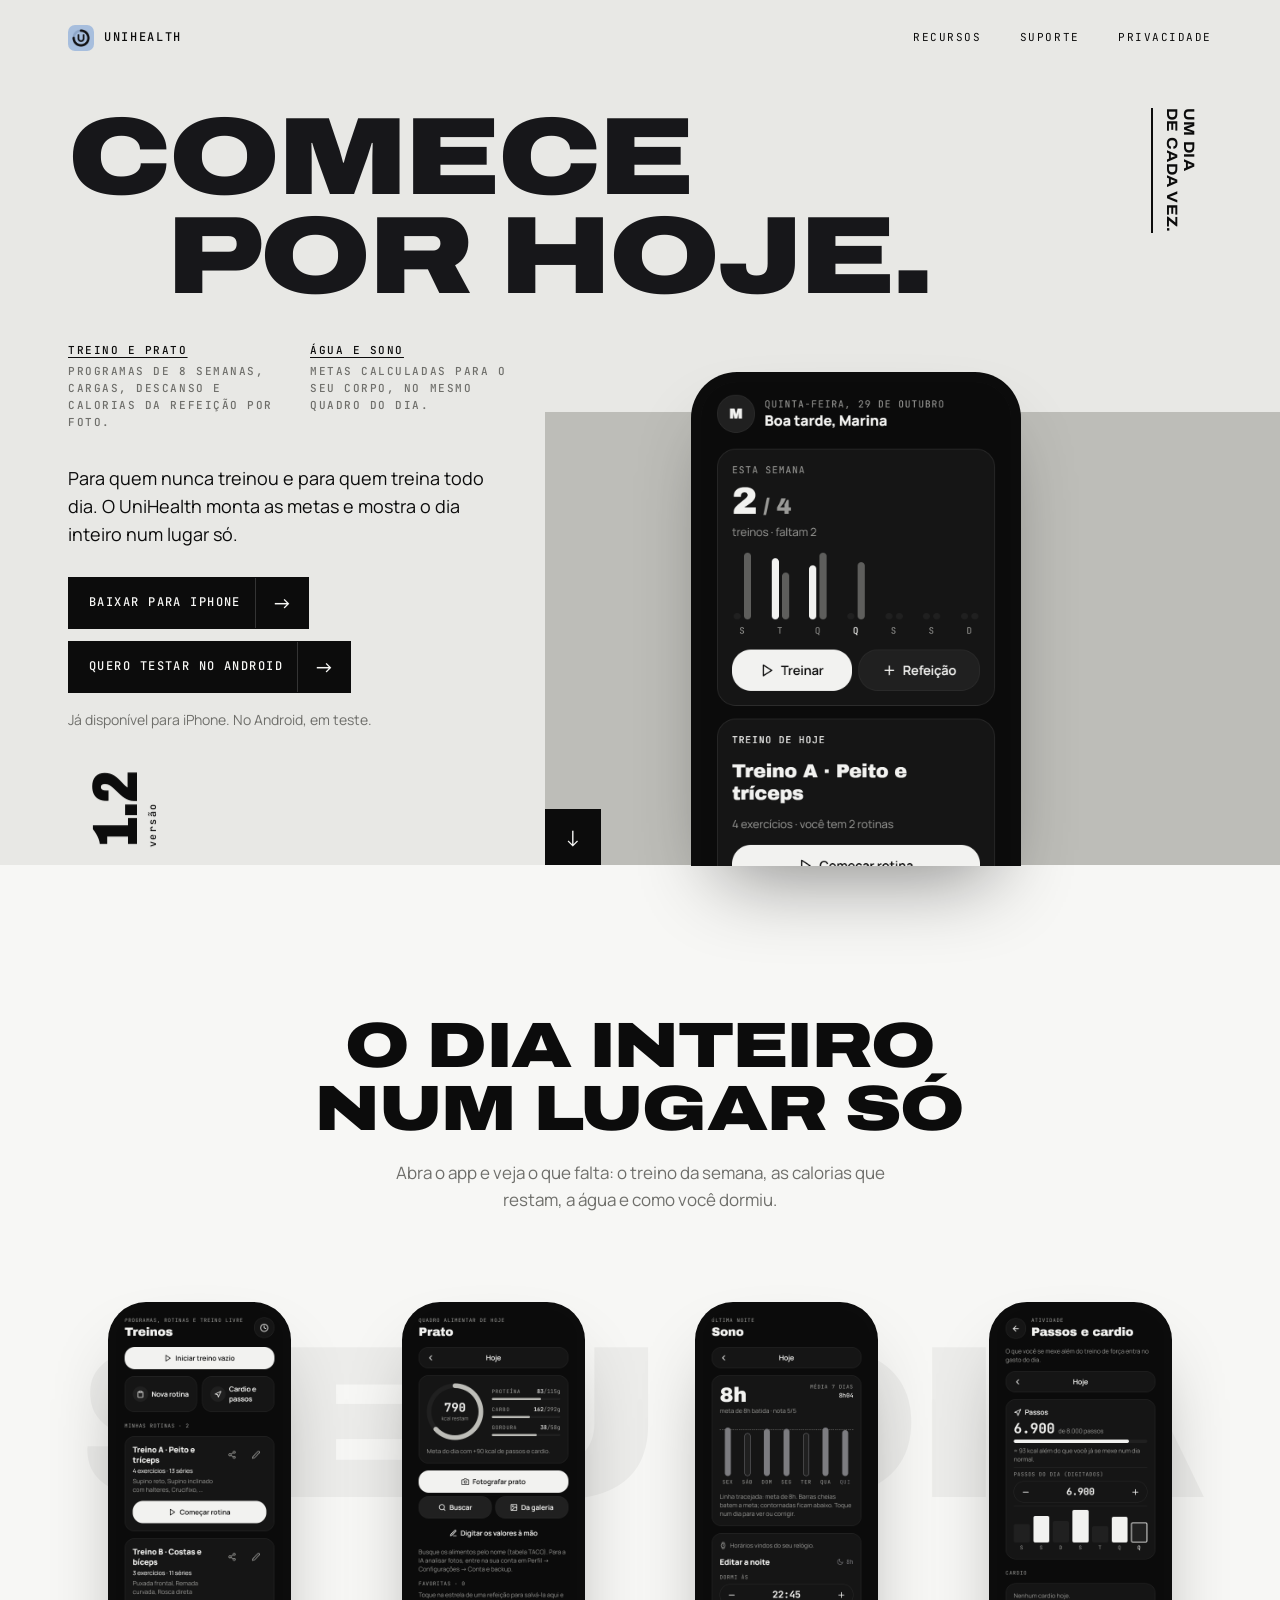
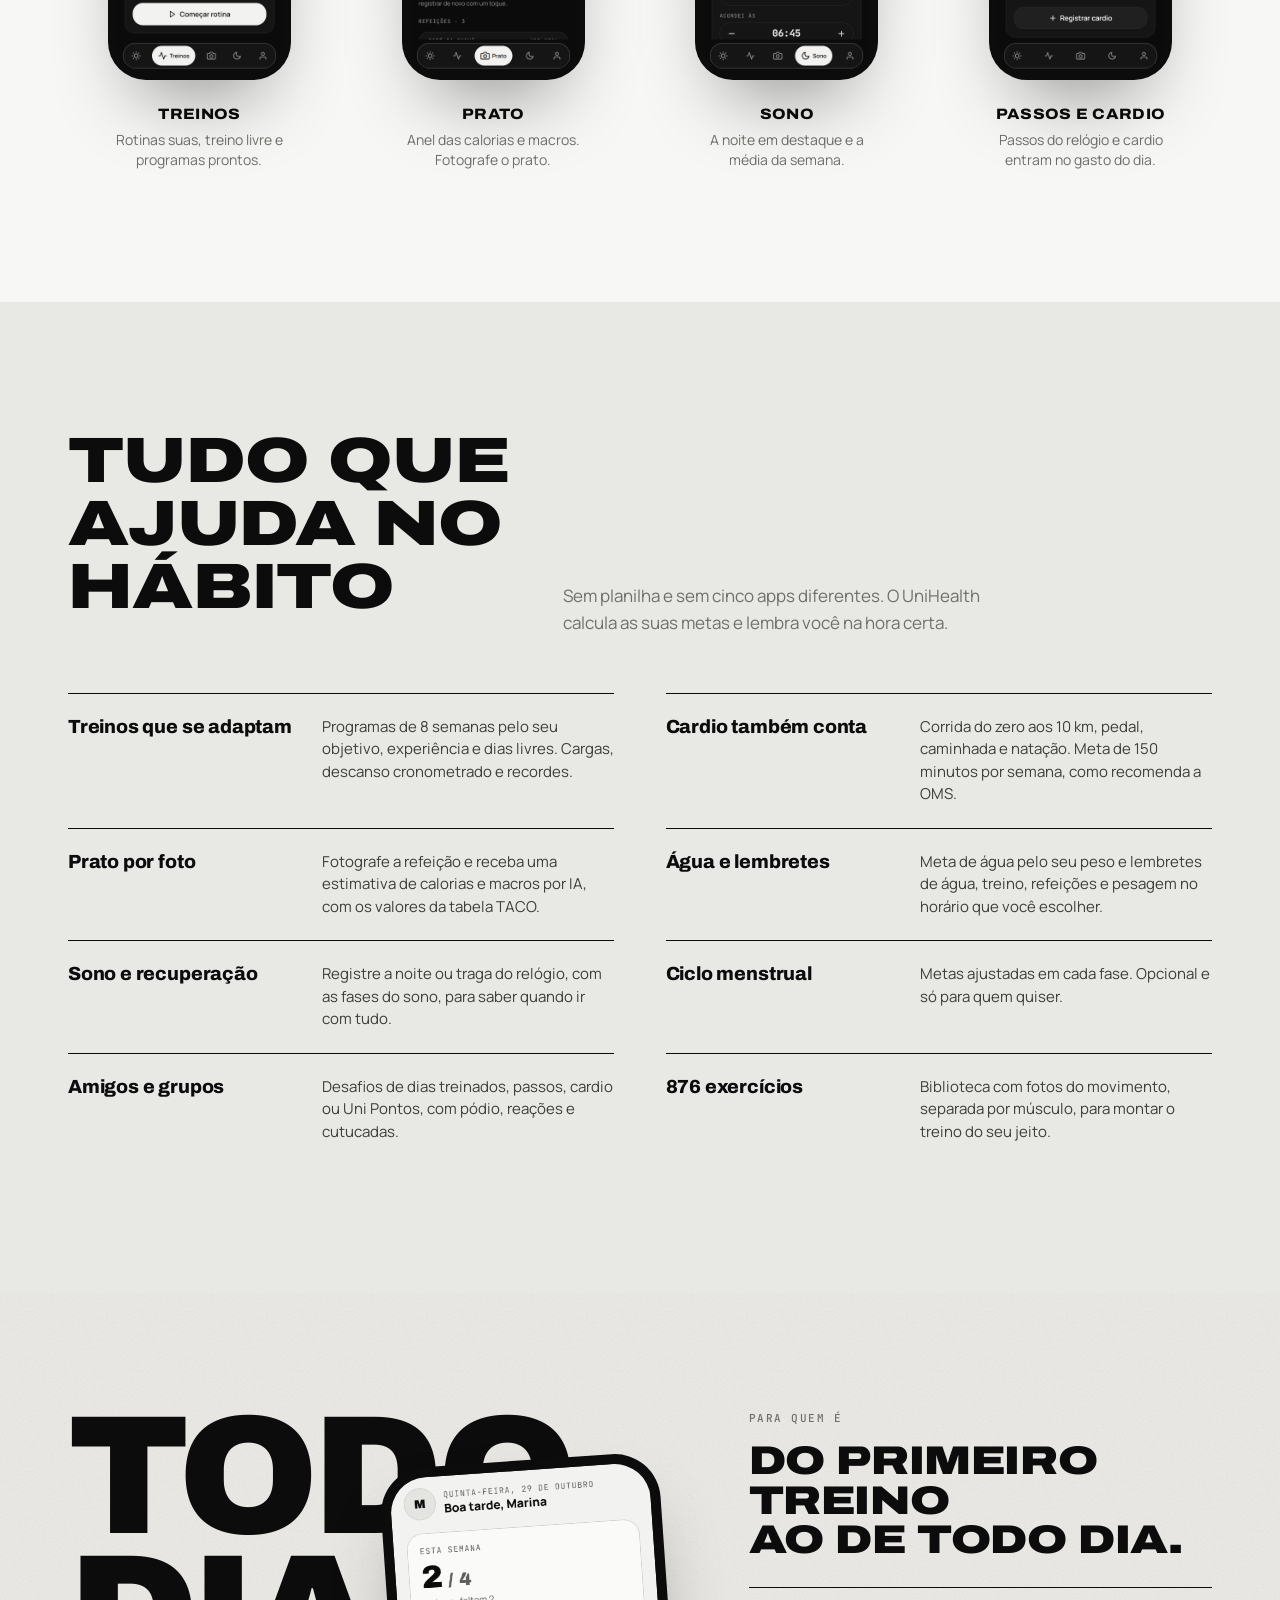
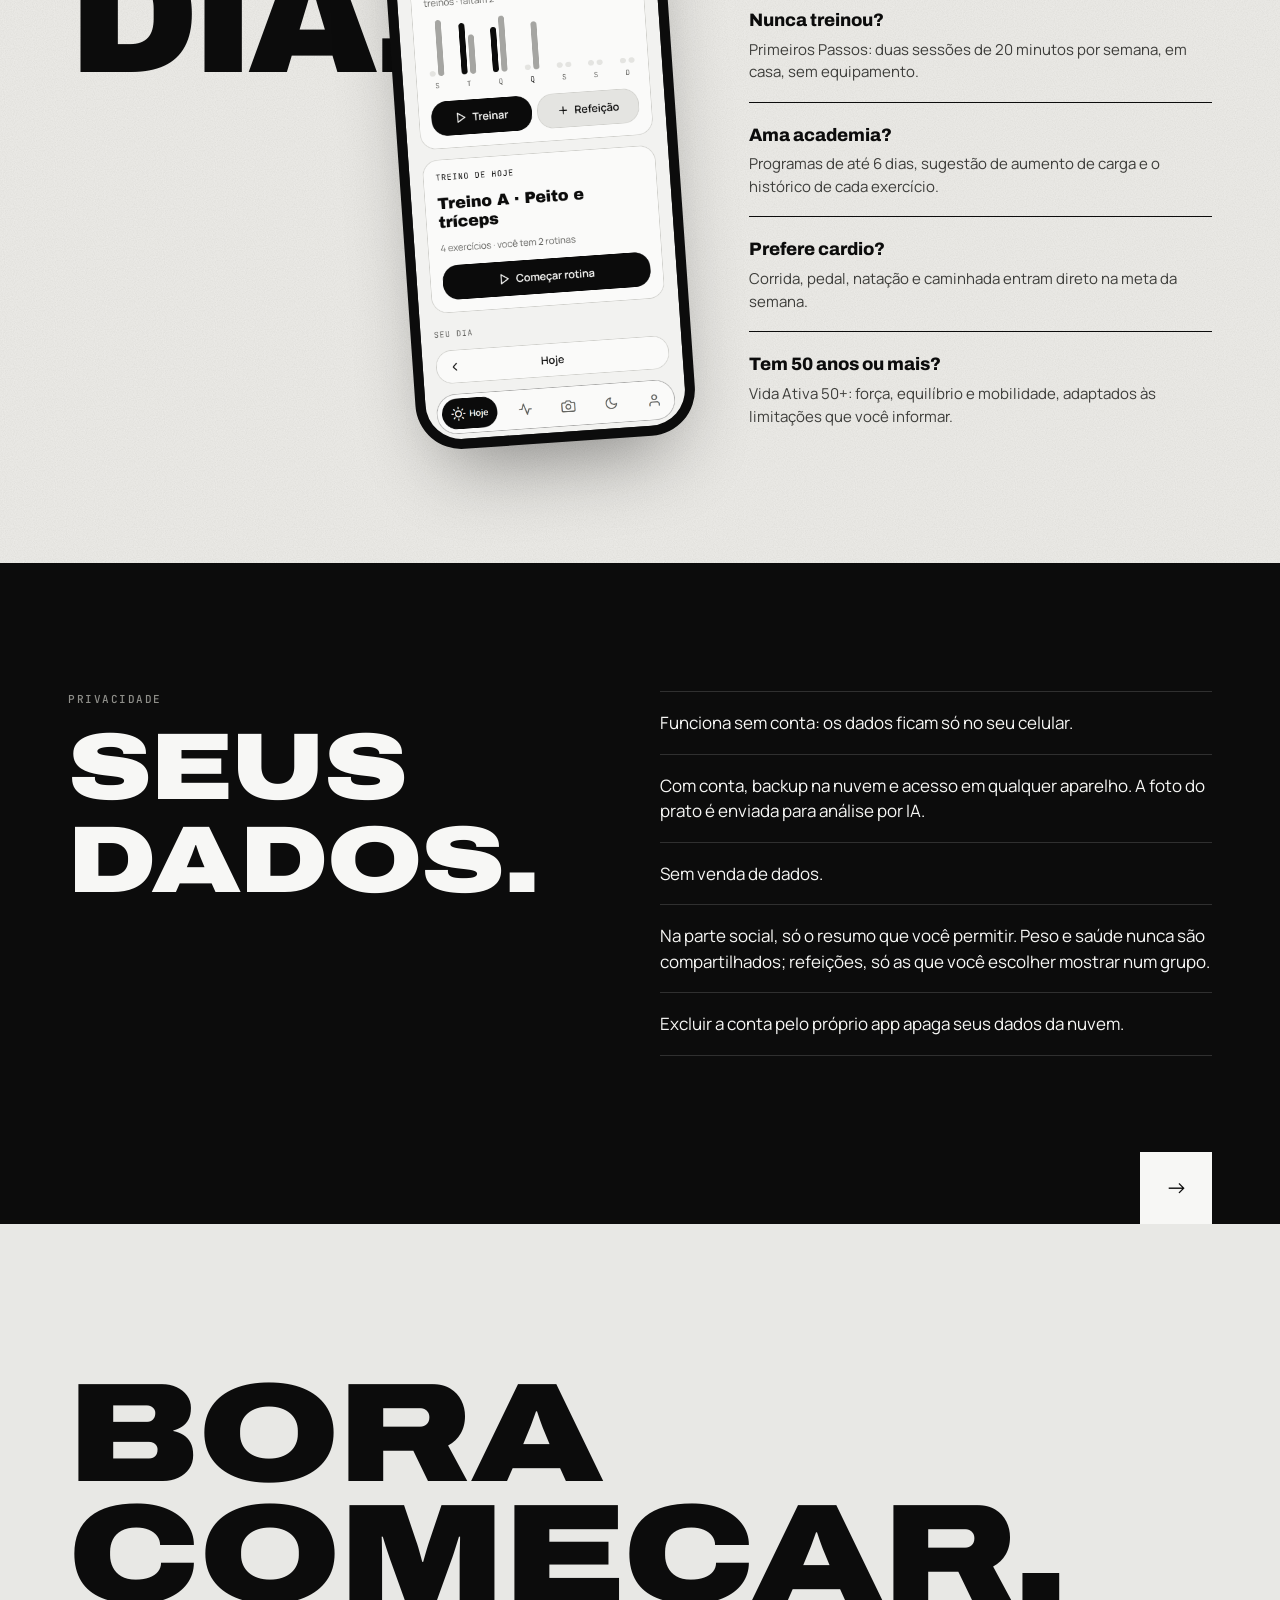
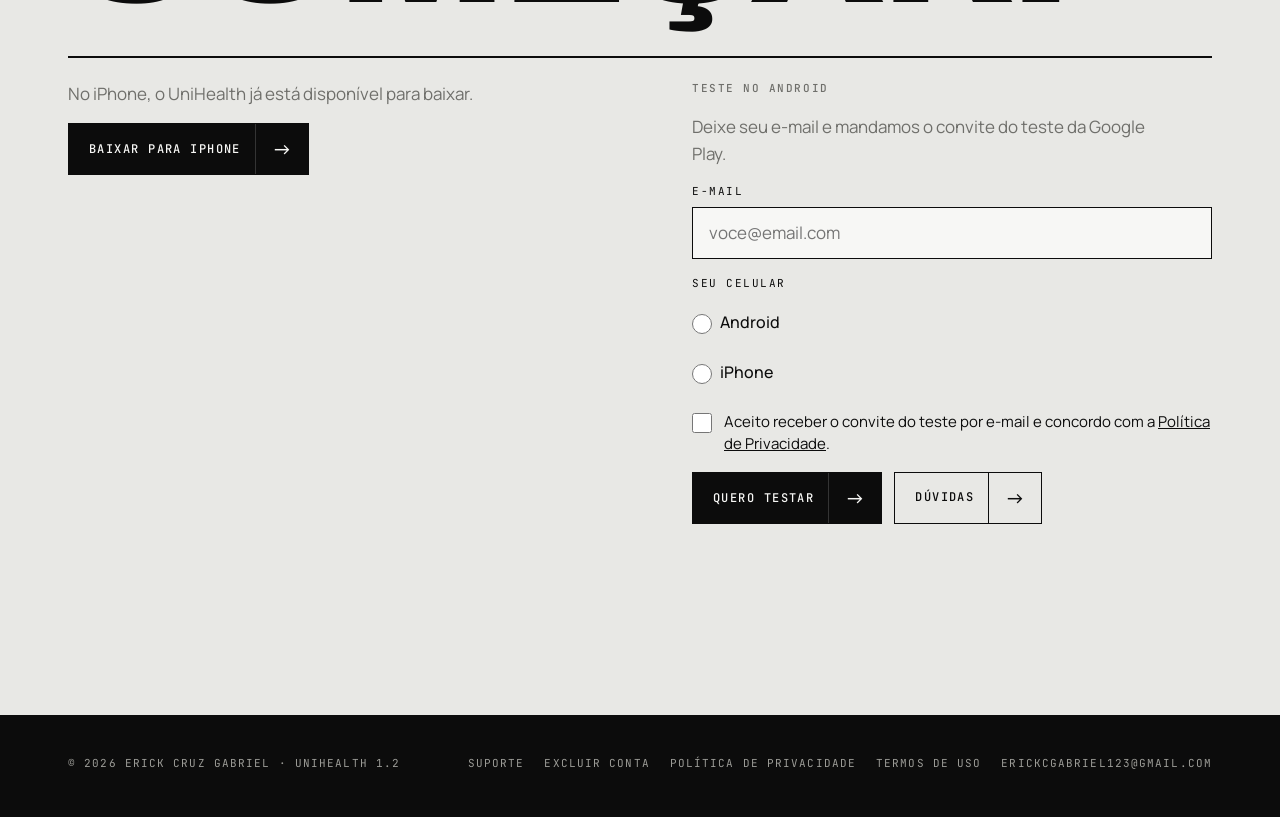
==== commit c6f8777a: "Site: 'Baixar para iPhone' no lugar de 'App Store' Co-Authored-By: Claude Opus 5.5 <noreply@anthropi" ====
--- a/index.html
+++ b/index.html
@@ -44,10 +44,10 @@
       </div>
       <p class="lead">Para quem nunca treinou e para quem treina todo dia. O UniHealth monta as metas e mostra o dia inteiro num lugar só.</p>
       <div class="cta">
-        <a class="btn so-ios" href="https://apps.apple.com/br/app/unihealth/id6821770645" data-ev="loja">Baixar na App Store</a>
+        <a class="btn so-ios" href="https://apps.apple.com/br/app/unihealth/id6821770645" data-ev="loja">Baixar para iPhone</a>
         <a class="btn so-android" href="#testar" data-ev="quero_testar">Quero testar no Android</a>
       </div>
-      <p class="note">Já na App Store. No Android, em teste na Google Play.</p>
+      <p class="note">Já disponível para iPhone. No Android, em teste.</p>
     </div>
     <div class="hero-art">
       <div class="bloco" aria-hidden="true"></div>
@@ -135,8 +135,8 @@
     <h2 class="titulo">Bora<br>começar.</h2>
     <div class="aside">
       <div class="so-ios-bloco">
-        <p>No iPhone, o UniHealth já está na App Store.</p>
-        <div class="cta"><a class="btn" href="https://apps.apple.com/br/app/unihealth/id6821770645" data-ev="loja">Baixar na App Store</a></div>
+        <p>No iPhone, o UniHealth já está disponível para baixar.</p>
+        <div class="cta"><a class="btn" href="https://apps.apple.com/br/app/unihealth/id6821770645" data-ev="loja">Baixar para iPhone</a></div>
       </div>
       <form class="teste" id="form-teste" novalidate>
         <p class="eyebrow">Teste no Android</p>
@@ -250,7 +250,7 @@
       form.classList.add('enviado');
       msg.innerHTML =
         d.get('platform') === 'ios'
-          ? 'Pronto! No iPhone não precisa esperar: <a href="' + STORE + '?ct=' + ct + '">baixe na App Store</a>.'
+          ? 'Pronto! No iPhone não precisa esperar: <a href="' + STORE + '?ct=' + ct + '">baixe para iPhone</a>.'
           : 'Pronto! Em até 2 dias úteis você recebe no e-mail o convite do teste da Google Play, com o link para instalar. Confira também a caixa de spam.';
     } catch {
       button.disabled = false;
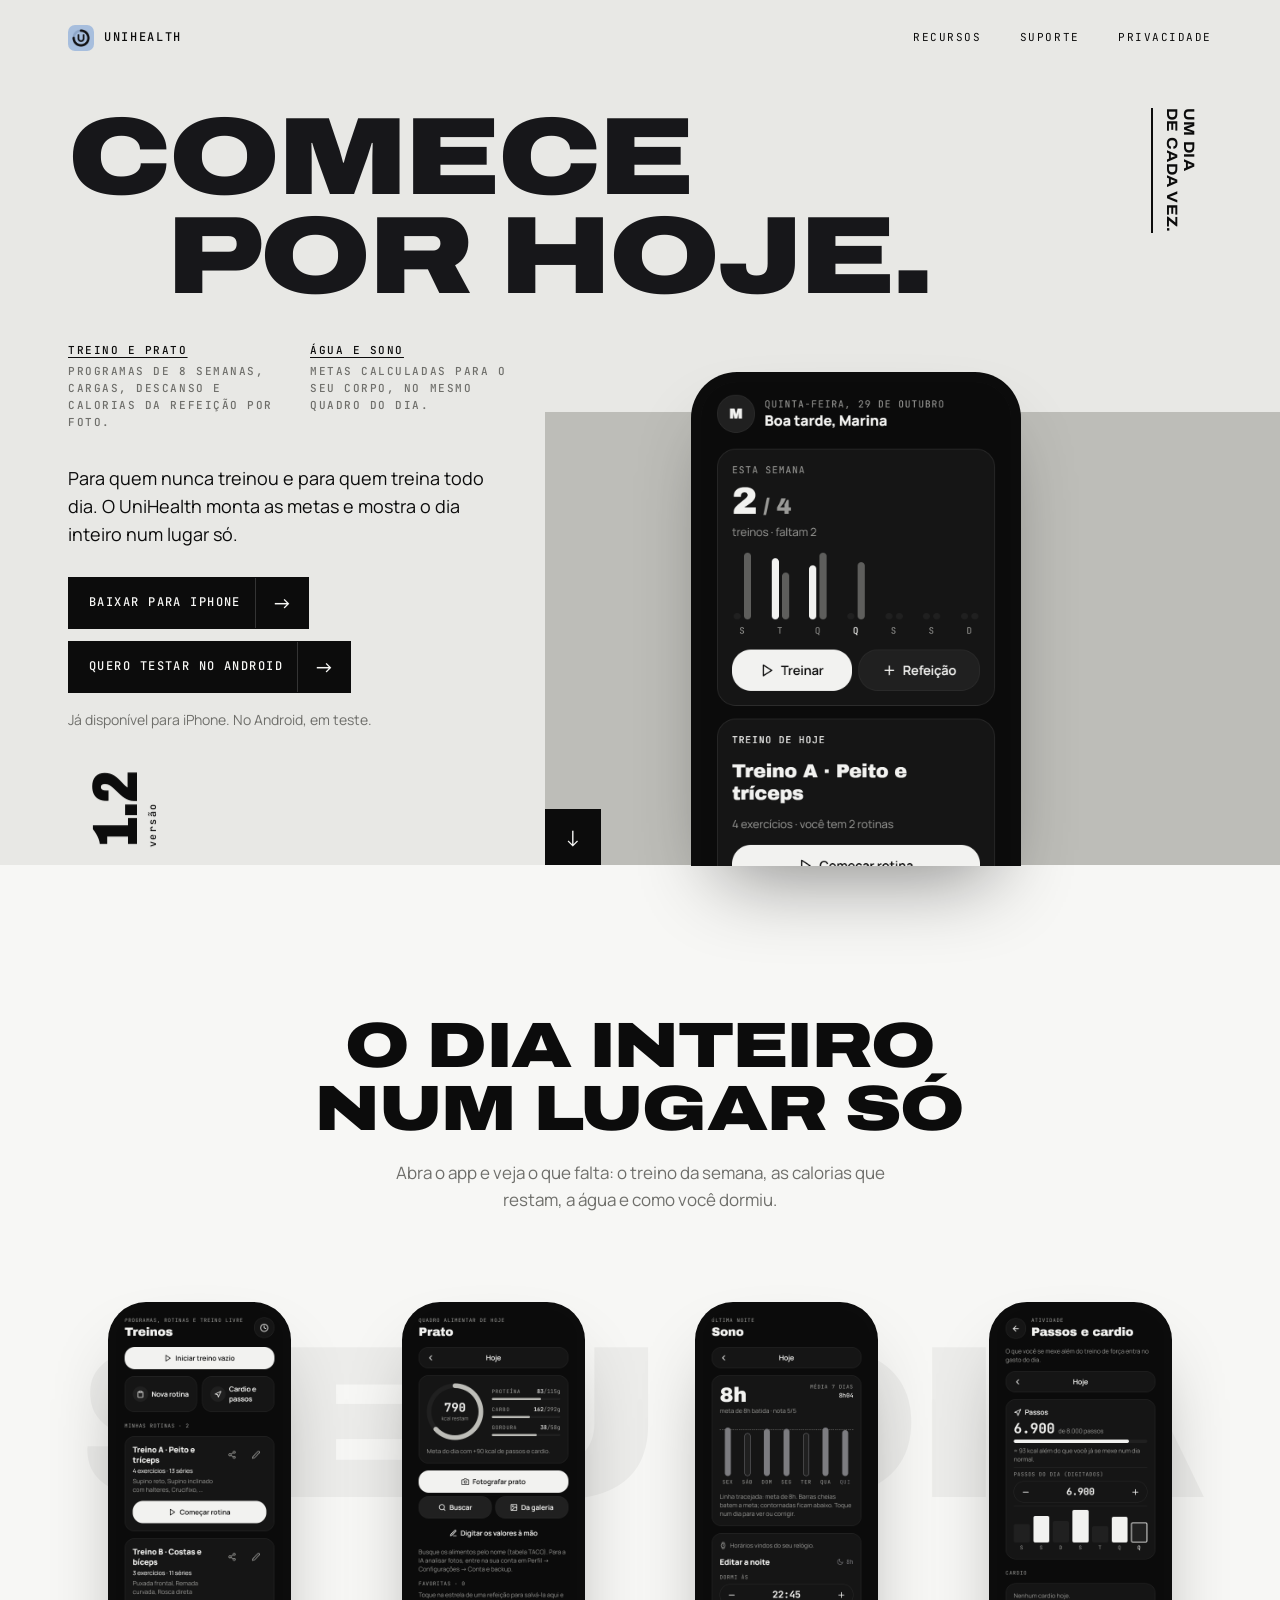
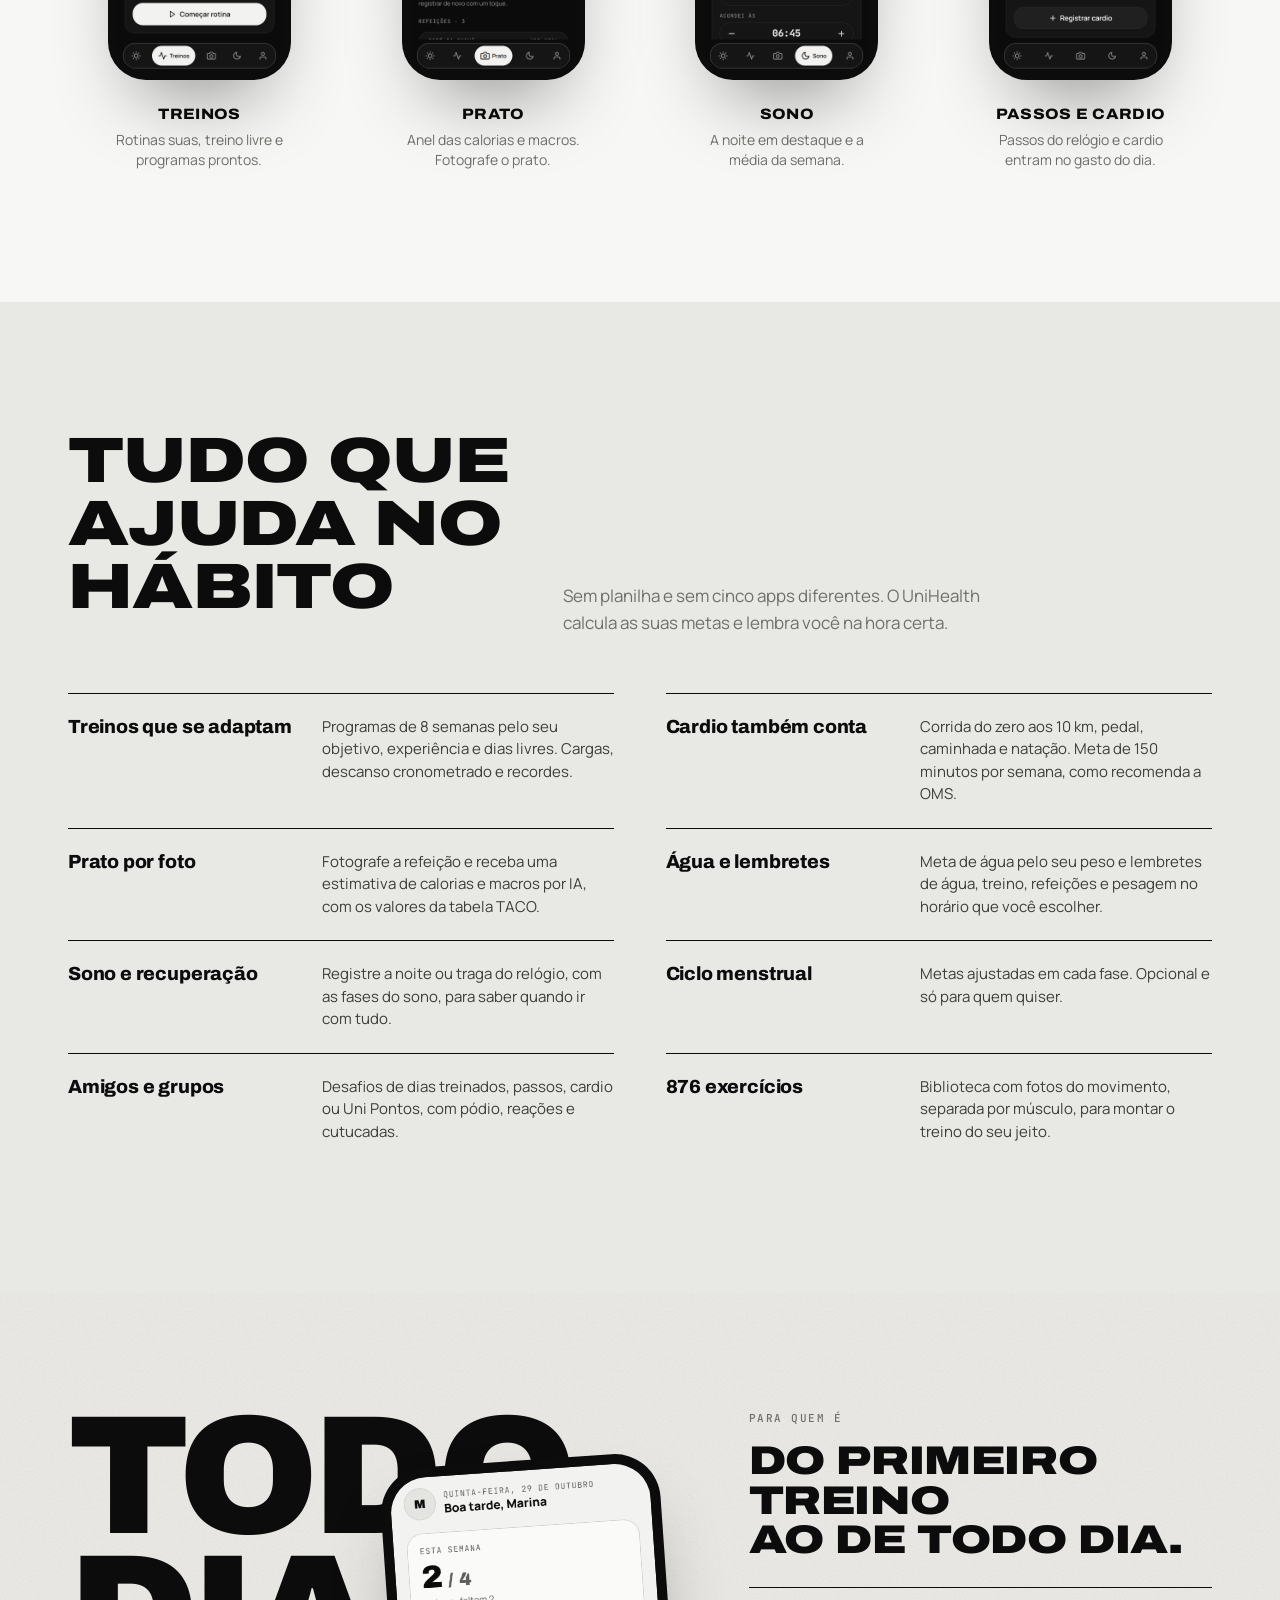
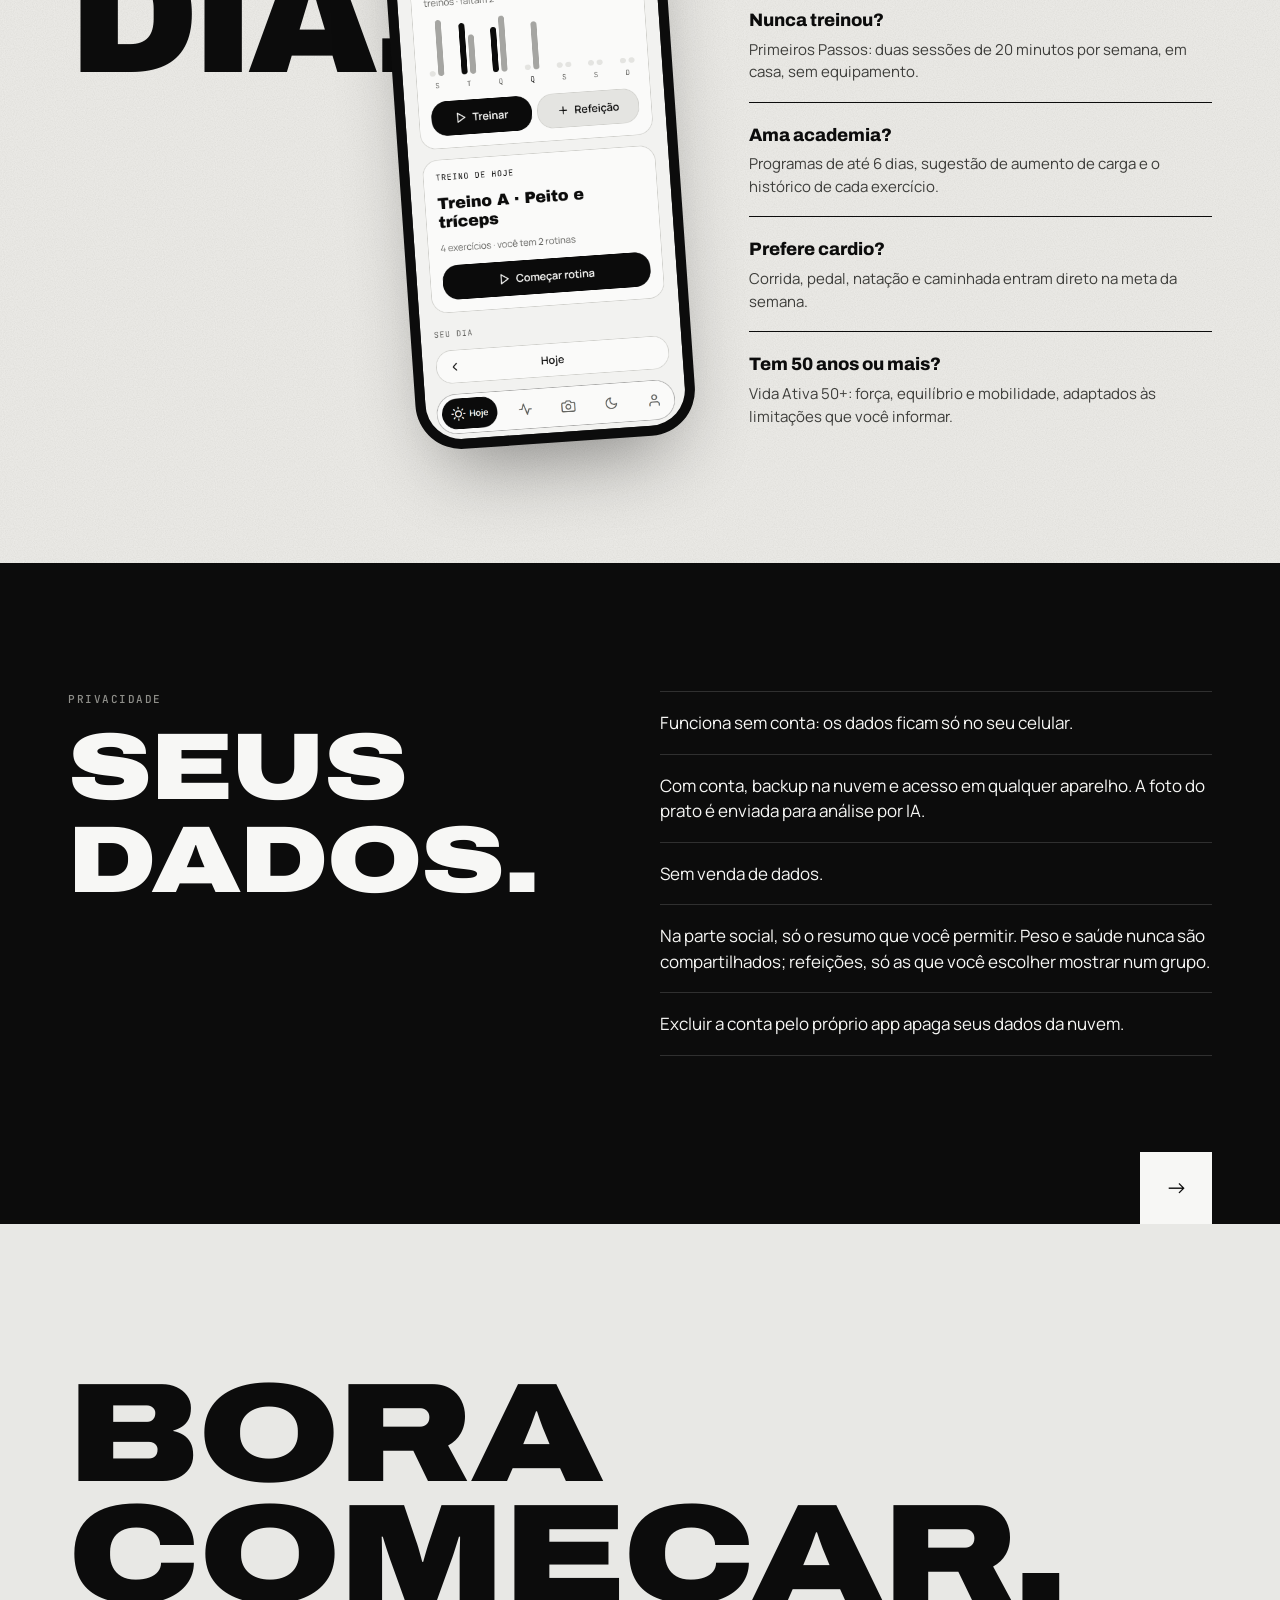
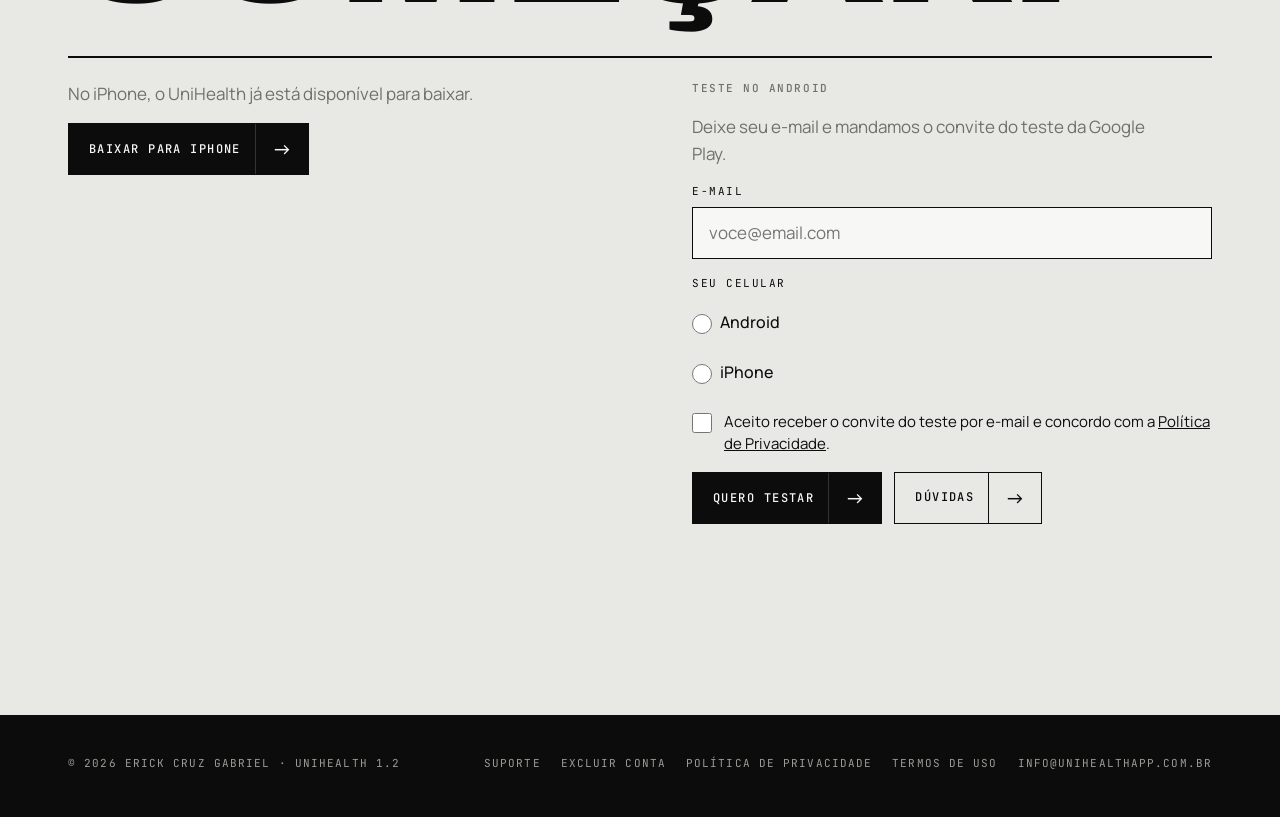
==== commit 75d3cd79: "Site: e-mail de contato info@unihealthapp.com.br Co-Authored-By: Claude Opus 5.5 <noreply@anthropic." ====
--- a/index.html
+++ b/index.html
@@ -165,16 +165,16 @@
       <a href="/excluir-conta.html">Excluir conta</a>
       <a href="/privacidade.html">Política de Privacidade</a>
       <a href="/termos.html">Termos de Uso</a>
-      <a href="mailto:erickcgabriel123@gmail.com">erickcgabriel123@gmail.com</a>
+      <a href="mailto:info@unihealthapp.com.br">info@unihealthapp.com.br</a>
     </nav>
   </div>
 </footer>
 <script>// Página inicial: medição própria (Supabase, sem cookies e sem terceiros), botões por celular e título A/B (?t=b).
-// O build.mjs embute este arquivo no fim da página (e troca erickcgabriel123@gmail.com).
+// O build.mjs embute este arquivo no fim da página (e troca info@unihealthapp.com.br).
 (() => {
   const API = 'https://hdscvrkwrqewswkdbyjh.supabase.co/rest/v1/rpc/';
   const KEY = 'sb_publishable_0wr3NWqLTdw-lPA1n9FIlw_wOVLeqxK';
-  const EMAIL = 'erickcgabriel123@gmail.com';
+  const EMAIL = 'info@unihealthapp.com.br';
   const STORE = 'https://apps.apple.com/br/app/unihealth/id6821770645';
   const q = new URLSearchParams(location.search);
   const store = (k, v) => {
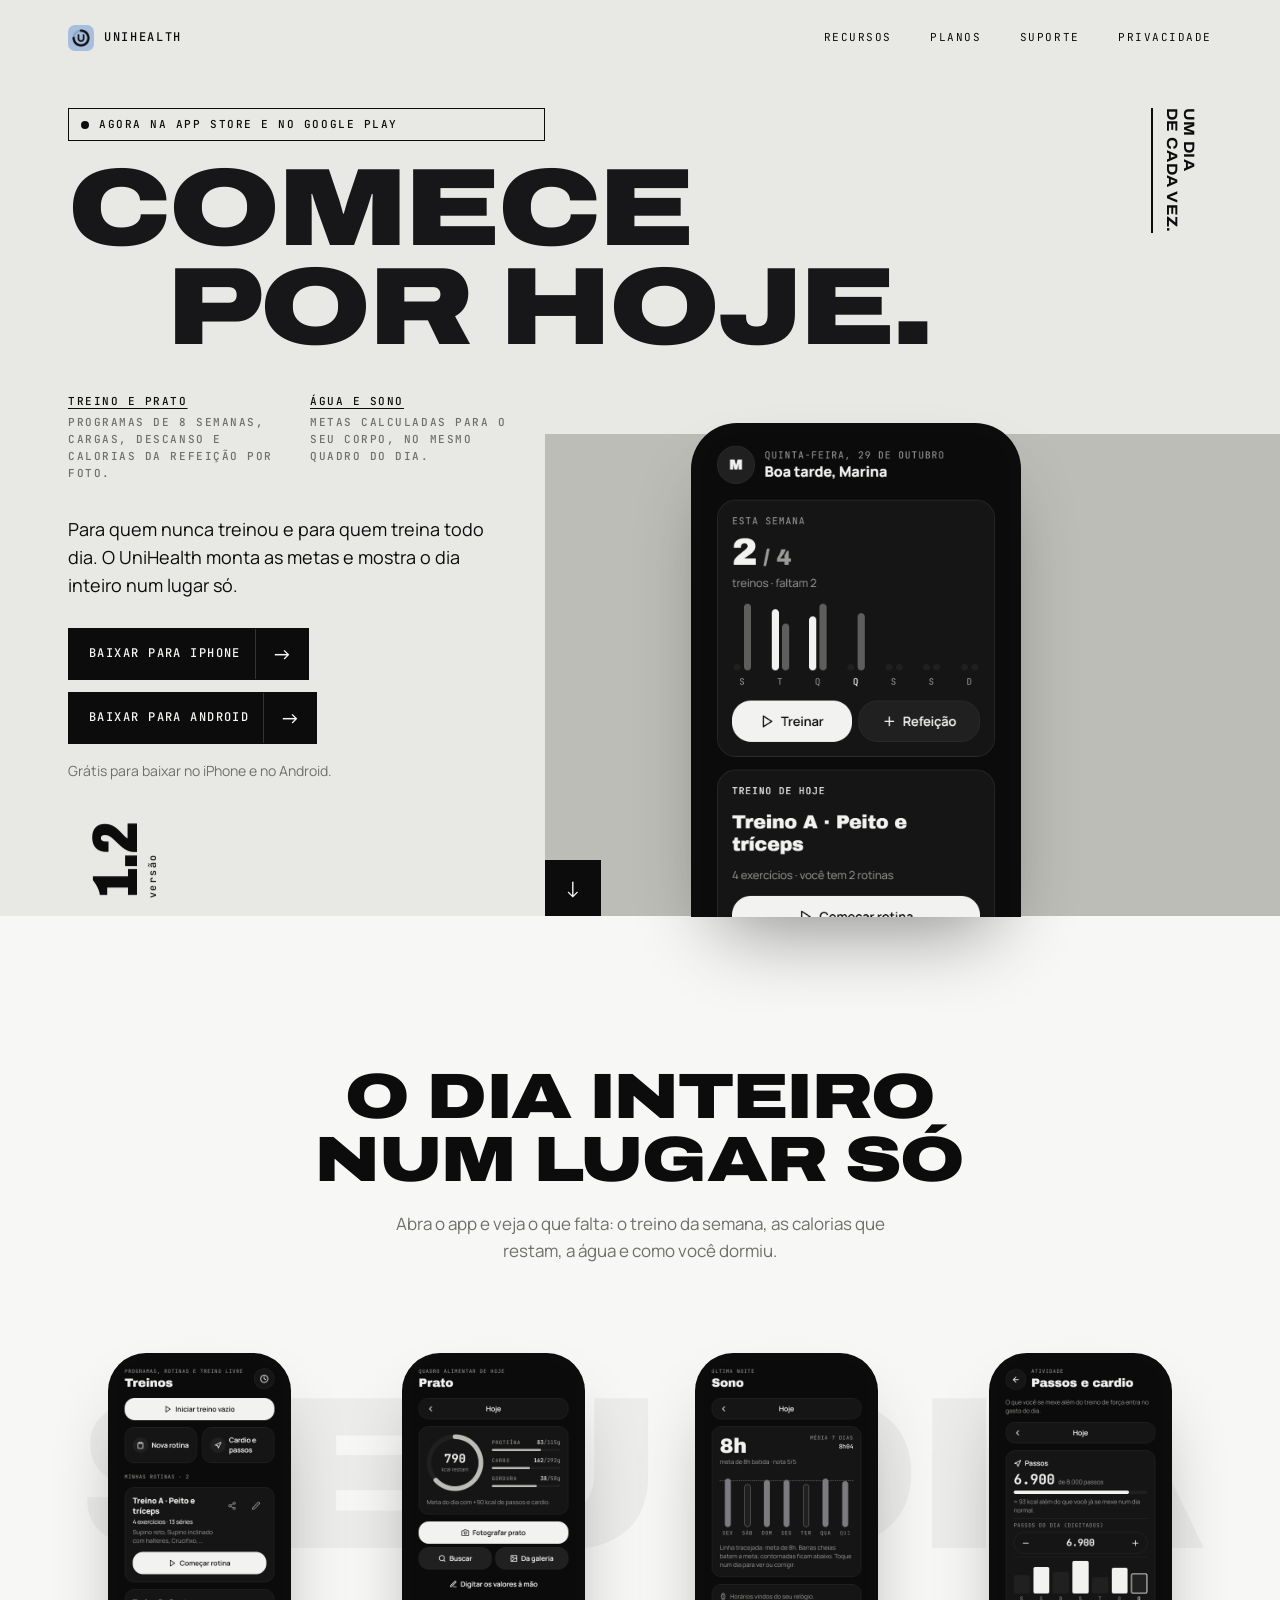
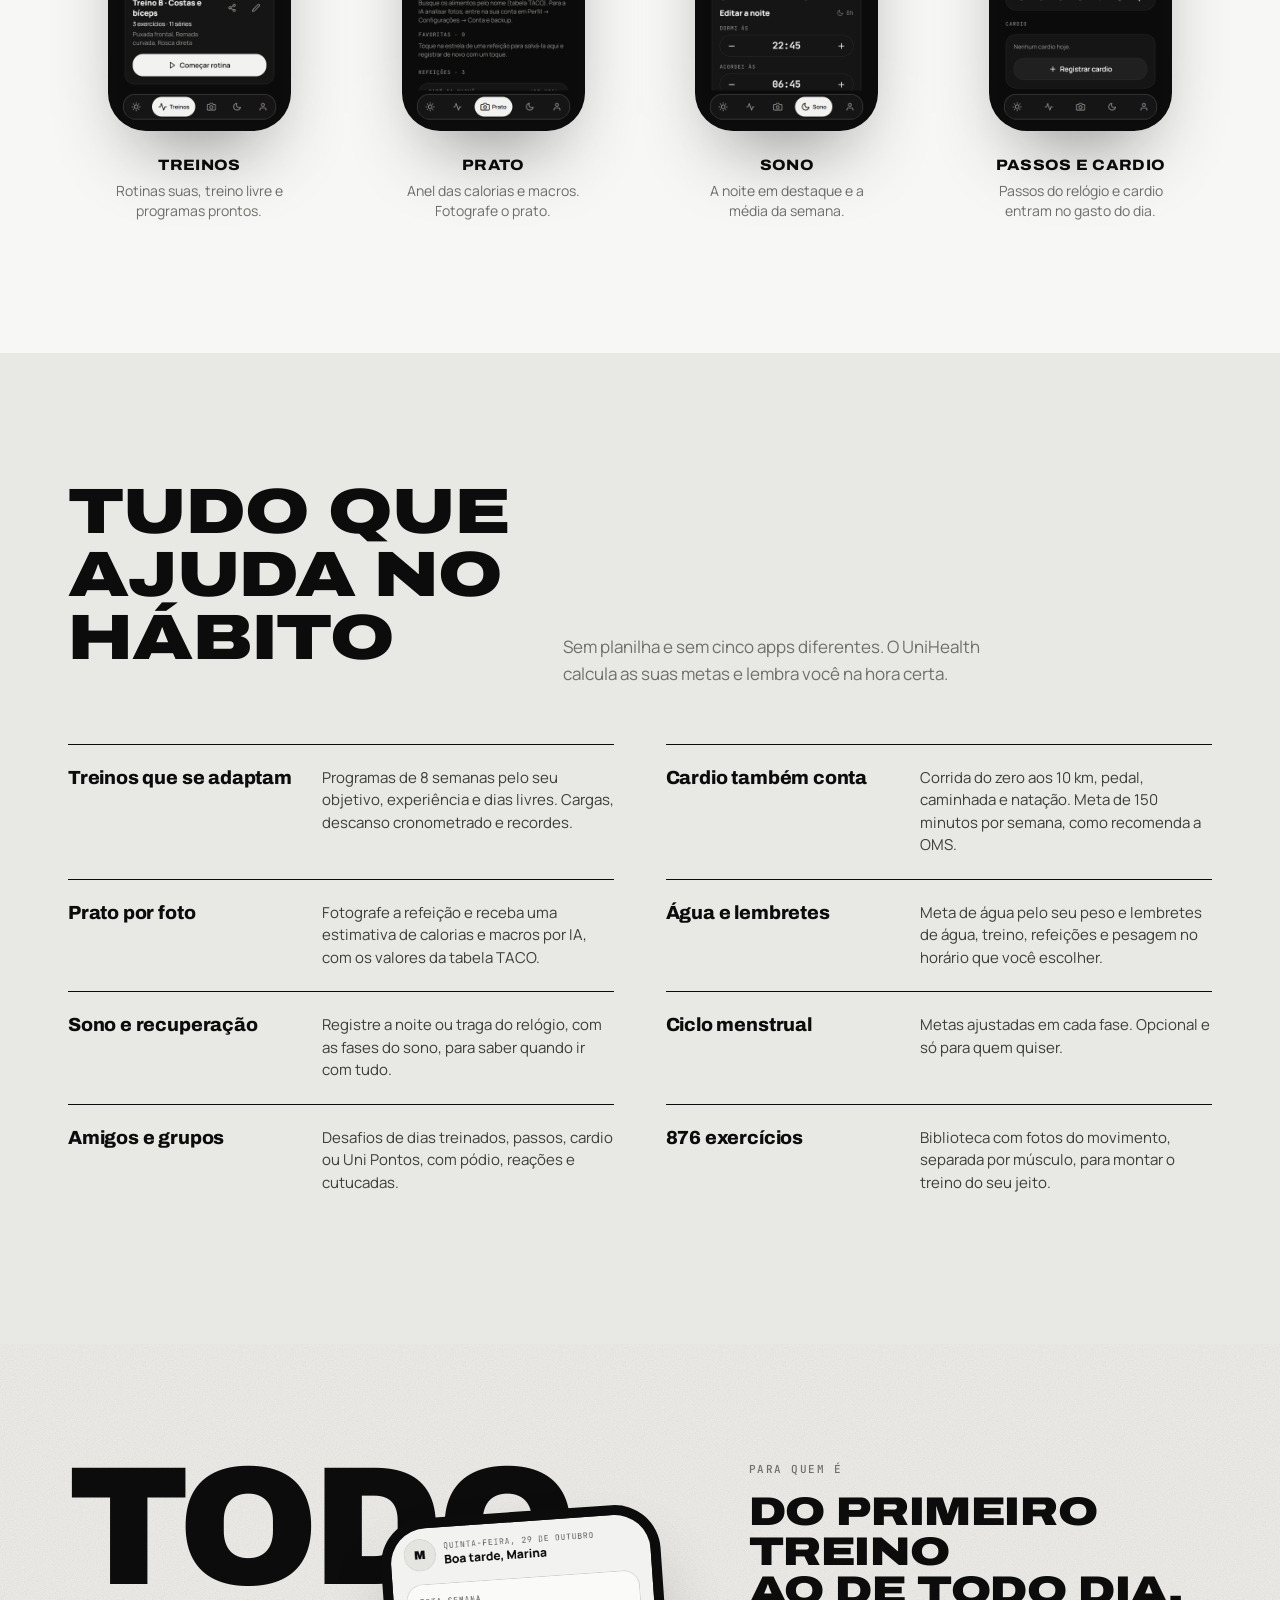
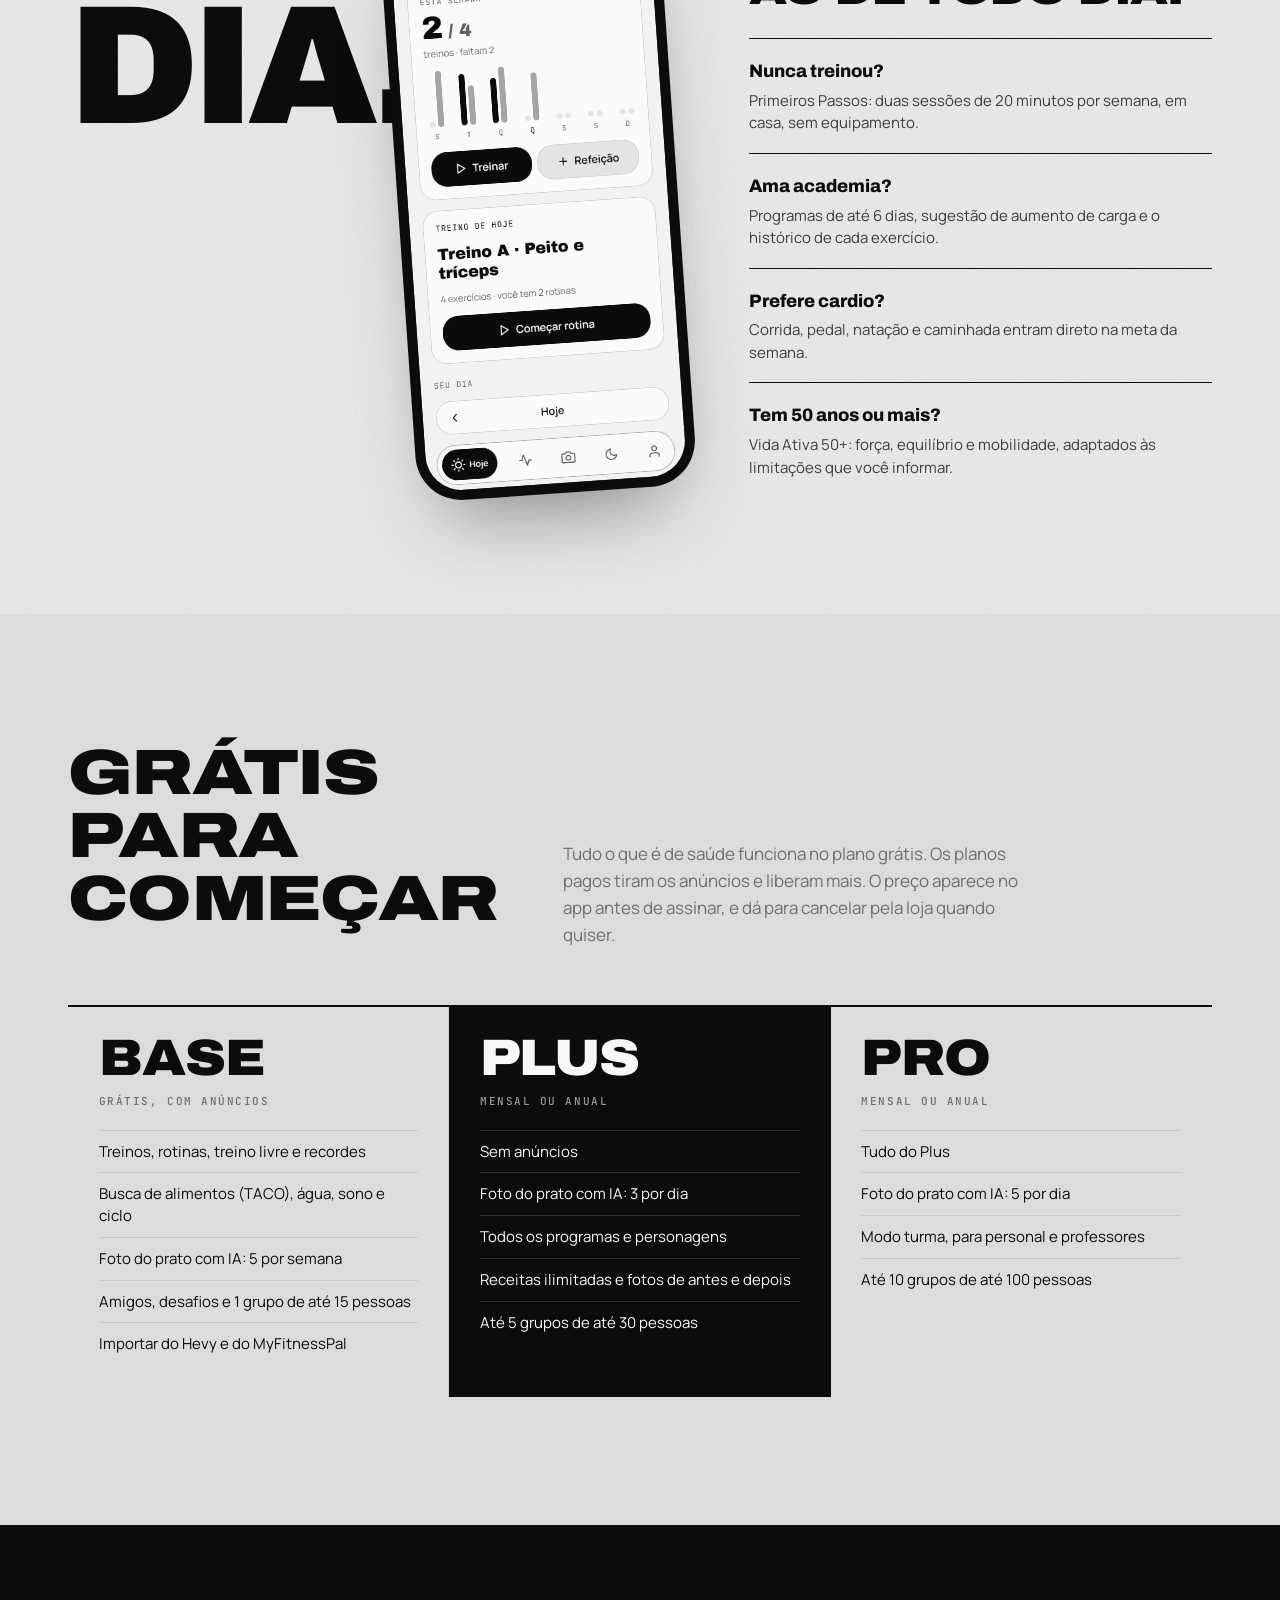
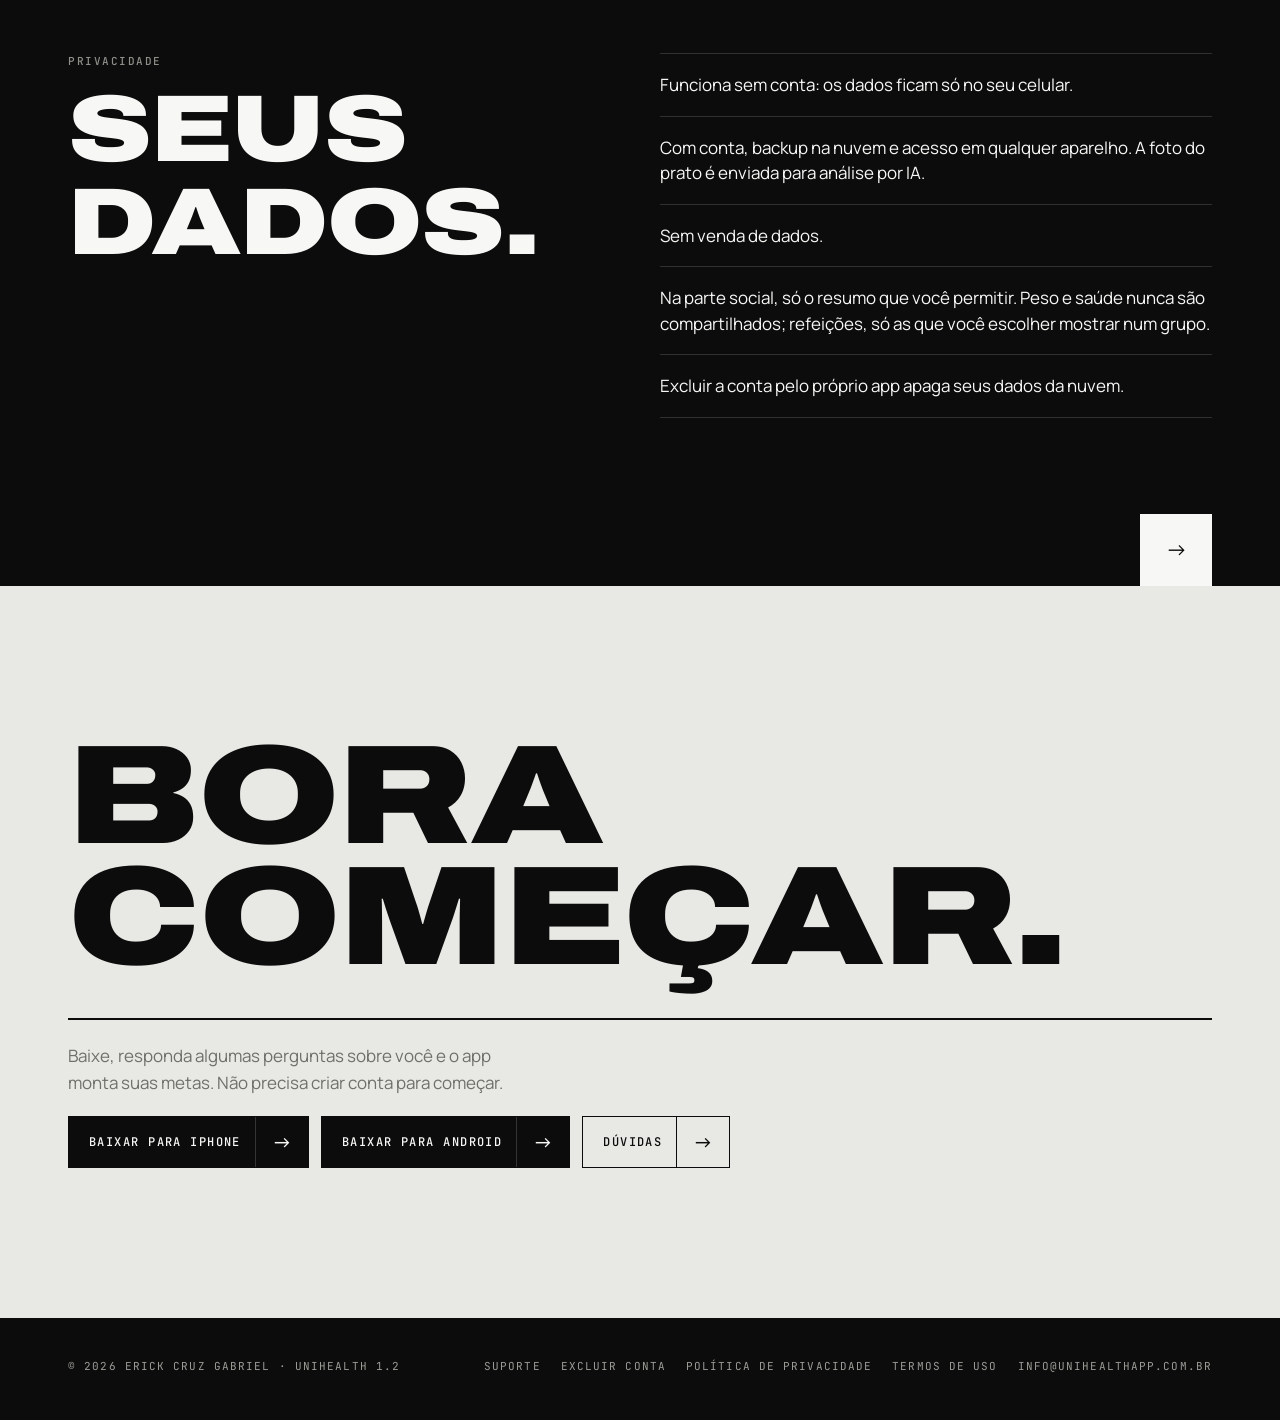
==== commit 75135eb3: "Site: lançamento nas duas lojas, seção de planos e fim do formulário de teste Co-Authored-By: Claude" ====
--- a/index.html
+++ b/index.html
@@ -19,7 +19,7 @@
 <link rel="preconnect" href="https://fonts.googleapis.com">
 <link rel="preconnect" href="https://fonts.gstatic.com" crossorigin>
 <link href="https://fonts.googleapis.com/css2?family=Archivo:wdth,wght@62..125,700..900&family=JetBrains+Mono:wght@500&family=Manrope:wght@400;500;700&display=swap" rel="stylesheet">
-<link rel="stylesheet" href="/assets/style.css?v=93dc06e3">
+<link rel="stylesheet" href="/assets/style.css?v=2f9ce278">
 </head>
 <body>
 <header class="nav">
@@ -27,6 +27,7 @@
     <a class="brand" href="/"><img src="/assets/icon.png" alt="">UniHealth</a>
     <nav class="nav-links" aria-label="Principal">
       <a href="/#recursos" class="hide-sm">Recursos</a>
+      <a href="/#planos" class="hide-sm">Planos</a>
       <a href="/suporte.html">Suporte</a>
       <a href="/privacidade.html" class="hide-sm">Privacidade</a>
     </nav>
@@ -37,6 +38,7 @@
 <div class="hero">
   <div class="wrap">
     <div class="hero-text">
+      <p class="selo mono"><span aria-hidden="true"></span>Agora na App Store e no Google Play</p>
       <h1 class="manchete" id="manchete"><span>Comece</span><span>por hoje.</span></h1>
       <div class="hero-cols mono">
         <p><b>Treino e prato</b>Programas de 8 semanas, cargas, descanso e calorias da refeição por foto.</p>
@@ -44,10 +46,10 @@
       </div>
       <p class="lead">Para quem nunca treinou e para quem treina todo dia. O UniHealth monta as metas e mostra o dia inteiro num lugar só.</p>
       <div class="cta">
-        <a class="btn so-ios" href="https://apps.apple.com/br/app/unihealth/id6821770645" data-ev="loja">Baixar para iPhone</a>
-        <a class="btn so-android" href="#testar" data-ev="quero_testar">Quero testar no Android</a>
+        <a class="btn so-ios" href="https://apps.apple.com/br/app/unihealth/id6821770645" data-ev="loja" data-loja="ios">Baixar para iPhone</a>
+        <a class="btn so-android" href="https://play.google.com/store/apps/details?id=com.erickgabriel.unihealth" data-ev="loja" data-loja="android">Baixar para Android</a>
       </div>
-      <p class="note">Já disponível para iPhone. No Android, em teste.</p>
+      <p class="note">Grátis para baixar no iPhone e no Android.</p>
     </div>
     <div class="hero-art">
       <div class="bloco" aria-hidden="true"></div>
@@ -111,6 +113,20 @@
   </div>
 </section>
 
+<section class="planos" id="planos">
+  <div class="wrap">
+    <div class="cabeca">
+      <h2 class="titulo">Grátis para<br>começar</h2>
+      <p>Tudo o que é de saúde funciona no plano grátis. Os planos pagos tiram os anúncios e liberam mais. O preço aparece no app antes de assinar, e dá para cancelar pela loja quando quiser.</p>
+    </div>
+    <ul class="lista-planos">
+      <li><h3>Base</h3><p class="preco mono">Grátis, com anúncios</p><ul><li>Treinos, rotinas, treino livre e recordes</li><li>Busca de alimentos (TACO), água, sono e ciclo</li><li>Foto do prato com IA: 5 por semana</li><li>Amigos, desafios e 1 grupo de até 15 pessoas</li><li>Importar do Hevy e do MyFitnessPal</li></ul></li>
+      <li class="destaque"><h3>Plus</h3><p class="preco mono">Mensal ou anual</p><ul><li>Sem anúncios</li><li>Foto do prato com IA: 3 por dia</li><li>Todos os programas e personagens</li><li>Receitas ilimitadas e fotos de antes e depois</li><li>Até 5 grupos de até 30 pessoas</li></ul></li>
+      <li><h3>Pro</h3><p class="preco mono">Mensal ou anual</p><ul><li>Tudo do Plus</li><li>Foto do prato com IA: 5 por dia</li><li>Modo turma, para personal e professores</li><li>Até 10 grupos de até 100 pessoas</li></ul></li>
+    </ul>
+  </div>
+</section>
+
 <section class="dados">
   <div class="wrap">
     <div>
@@ -130,29 +146,16 @@
   </div>
 </section>
 
-<section class="final" id="testar">
+<section class="final" id="baixar">
   <div class="wrap">
     <h2 class="titulo">Bora<br>começar.</h2>
     <div class="aside">
-      <div class="so-ios-bloco">
-        <p>No iPhone, o UniHealth já está disponível para baixar.</p>
-        <div class="cta"><a class="btn" href="https://apps.apple.com/br/app/unihealth/id6821770645" data-ev="loja">Baixar para iPhone</a></div>
+      <p>Baixe, responda algumas perguntas sobre você e o app monta suas metas. Não precisa criar conta para começar.</p>
+      <div class="cta">
+        <a class="btn so-ios" href="https://apps.apple.com/br/app/unihealth/id6821770645" data-ev="loja" data-loja="ios">Baixar para iPhone</a>
+        <a class="btn so-android" href="https://play.google.com/store/apps/details?id=com.erickgabriel.unihealth" data-ev="loja" data-loja="android">Baixar para Android</a>
+        <a class="btn btn-ghost" href="/suporte.html">Dúvidas</a>
       </div>
-      <form class="teste" id="form-teste" novalidate>
-        <p class="eyebrow">Teste no Android</p>
-        <p>Deixe seu e-mail e mandamos o convite do teste da Google Play.</p>
-        <label class="campo">E-mail
-          <input type="email" name="email" autocomplete="email" inputmode="email" required maxlength="254" placeholder="voce@email.com">
-        </label>
-        <fieldset class="campo">
-          <legend>Seu celular</legend>
-          <label class="opcao"><input type="radio" name="platform" value="android" required> Android</label>
-          <label class="opcao"><input type="radio" name="platform" value="ios"> iPhone</label>
-        </fieldset>
-        <label class="aceite"><input type="checkbox" name="consent" required> <span>Aceito receber o convite do teste por e-mail e concordo com a <a href="/privacidade.html">Política de Privacidade</a>.</span></label>
-        <div class="cta"><button class="btn" type="submit">Quero testar</button><a class="btn btn-ghost" href="/suporte.html">Dúvidas</a></div>
-        <p class="form-msg" role="status" aria-live="polite"></p>
-      </form>
     </div>
   </div>
 </section>
@@ -170,12 +173,12 @@
   </div>
 </footer>
 <script>// Página inicial: medição própria (Supabase, sem cookies e sem terceiros), botões por celular e título A/B (?t=b).
-// O build.mjs embute este arquivo no fim da página (e troca info@unihealthapp.com.br).
+// O build.mjs embute este arquivo no fim da página.
 (() => {
   const API = 'https://hdscvrkwrqewswkdbyjh.supabase.co/rest/v1/rpc/';
   const KEY = 'sb_publishable_0wr3NWqLTdw-lPA1n9FIlw_wOVLeqxK';
-  const EMAIL = 'info@unihealthapp.com.br';
   const STORE = 'https://apps.apple.com/br/app/unihealth/id6821770645';
+  const PLAY = 'https://play.google.com/store/apps/details?id=com.erickgabriel.unihealth';
   const q = new URLSearchParams(location.search);
   const store = (k, v) => {
     try {
@@ -220,43 +223,12 @@
     track('visita');
   }
 
-  // Link da App Store com a origem (aparece no App Store Connect em Análises → Fontes).
+  // Links das lojas com a origem: App Store em Análises → Fontes (ct) e Google Play em Aquisição (referrer com utm).
   const ct = encodeURIComponent((utm.s || 'site').slice(0, 40));
-  document.querySelectorAll('a[data-ev="loja"]').forEach((a) => (a.href = STORE + '?ct=' + ct));
+  const playRef = encodeURIComponent('utm_source=' + (utm.s || 'site').slice(0, 40) + '&utm_medium=' + (utm.m || 'site').slice(0, 40) + (utm.c ? '&utm_campaign=' + utm.c.slice(0, 60) : ''));
+  document.querySelectorAll('a[href^="' + STORE + '"]').forEach((a) => (a.href = STORE + '?ct=' + ct));
+  document.querySelectorAll('a[href^="' + PLAY + '"]').forEach((a) => (a.href = PLAY + '&referrer=' + playRef));
   document.querySelectorAll('[data-ev]').forEach((el) => el.addEventListener('click', () => track(el.dataset.ev)));
-
-  const form = document.getElementById('form-teste');
-  if (!form) return;
-  if (plat !== 'outro') {
-    const r = form.querySelector('input[value="' + plat + '"]');
-    if (r) r.checked = true;
-  }
-  const msg = form.querySelector('.form-msg');
-  form.addEventListener('submit', async (e) => {
-    e.preventDefault();
-    const d = new FormData(form);
-    const email = String(d.get('email') || '').trim();
-    if (!/^[^@\s]+@[^@\s]+\.[^@\s]+$/.test(email)) return void (msg.textContent = 'Confira o e-mail.');
-    if (!d.get('platform')) return void (msg.textContent = 'Escolha Android ou iPhone.');
-    if (!d.get('consent')) return void (msg.textContent = 'Para mandar o convite, marque a caixa de aceite.');
-    const button = form.querySelector('button');
-    button.disabled = true;
-    msg.textContent = 'Enviando...';
-    try {
-      const r = await call('site_signup', {
-        p_email: email, p_platform: d.get('platform'), p_consent: true, p_variant: variant, p_source: utm.s, p_medium: utm.m, p_campaign: utm.c,
-      });
-      if (!r.ok || (await r.json()) !== 'ok') throw new Error();
-      form.classList.add('enviado');
-      msg.innerHTML =
-        d.get('platform') === 'ios'
-          ? 'Pronto! No iPhone não precisa esperar: <a href="' + STORE + '?ct=' + ct + '">baixe para iPhone</a>.'
-          : 'Pronto! Em até 2 dias úteis você recebe no e-mail o convite do teste da Google Play, com o link para instalar. Confira também a caixa de spam.';
-    } catch {
-      button.disabled = false;
-      msg.innerHTML = 'Não deu para enviar agora. Tente de novo ou escreva para <a href="mailto:' + EMAIL + '">' + EMAIL + '</a>.';
-    }
-  });
 })();
 </script>
 </body>
--- a/assets/style.css
+++ b/assets/style.css
@@ -218,28 +218,26 @@
 .final p { color: var(--nevoa); margin: 0; max-width: 460px; }
 
 /* botões por celular: o script marca <html> com plat-ios ou plat-android (sem script, aparecem os dois) */
-.plat-ios .so-android, .plat-android .so-ios, .plat-android .so-ios-bloco { display: none; }
-.so-ios-bloco { display: grid; gap: 16px; }
-.plat-ios .so-ios-bloco { width: 100%; padding-bottom: 22px; border-bottom: 1px solid var(--linha); }
-
-/* formulário de teste */
-.final .aside { align-items: flex-start; }
-.teste { display: grid; gap: 16px; width: 100%; max-width: 520px; }
-.teste .eyebrow { margin: 0; }
-.campo { display: grid; gap: 6px; margin: 0; padding: 0; border: 0; font-family: var(--mono); font-size: 11px; letter-spacing: 0.14em; text-transform: uppercase; }
-.campo legend { padding: 0; margin-bottom: 8px; }
-.campo input[type='email'] {
-  min-height: 52px; padding: 0 16px; border: 1px solid var(--tinta); background: var(--branco); color: var(--tinta);
-  font: 400 17px/1.4 var(--body); letter-spacing: 0; text-transform: none; border-radius: 0;
-}
-.opcao { display: inline-flex; align-items: center; gap: 8px; margin-right: 24px; min-height: 44px; font: 500 16px/1.4 var(--body); letter-spacing: 0; text-transform: none; }
-.aceite { display: flex; gap: 12px; align-items: flex-start; font-size: 15px; line-height: 1.5; color: var(--tinta); }
-.aceite input, .opcao input { width: 20px; height: 20px; margin: 2px 0 0; accent-color: var(--tinta); flex: none; }
-.teste .btn { cursor: pointer; }
-.teste .btn:disabled { opacity: 0.5; cursor: default; }
-.form-msg { min-height: 1.5em; color: var(--tinta) !important; font-weight: 500; }
-.teste.enviado .campo, .teste.enviado .aceite, .teste.enviado .cta { display: none; }
-.teste input:focus-visible { outline: 2px solid var(--tinta); outline-offset: 2px; }
+.plat-ios .so-android, .plat-android .so-ios { display: none; }
+
+/* ---------- seção: planos (o Plus em bloco preto) ---------- */
+.planos { background: var(--papel-2); padding: clamp(72px, 10vw, 130px) 0; }
+.planos .cabeca { display: grid; grid-template-columns: 5fr 7fr; gap: 32px; align-items: end; margin-bottom: clamp(32px, 5vw, 56px); }
+.planos .cabeca p { margin: 0; color: var(--nevoa); max-width: 480px; }
+.lista-planos { list-style: none; margin: 0; padding: 0; display: grid; grid-template-columns: repeat(3, minmax(0, 1fr)); border-top: 2px solid var(--tinta); }
+.lista-planos > li { padding: 28px clamp(18px, 2.4vw, 32px) 32px; border-right: 1px solid var(--linha); }
+.lista-planos > li:last-child { border-right: 0; }
+.lista-planos > li.destaque { background: var(--tinta); color: var(--branco); border-right: 0; }
+.lista-planos h3 { margin: 0; font-family: var(--display); font-weight: 900; font-stretch: 112%; text-transform: uppercase; font-size: clamp(32px, 4vw, 52px); line-height: 0.9; letter-spacing: -0.015em; }
+.lista-planos .preco { margin: 12px 0 20px; color: var(--nevoa); }
+.lista-planos .destaque .preco { color: #9a9a95; }
+.lista-planos ul { list-style: none; margin: 0; padding: 0; }
+.lista-planos ul li { padding: 10px 0; border-top: 1px solid var(--linha); font-size: 15px; line-height: 1.45; }
+.lista-planos .destaque ul li { border-top-color: #ffffff26; }
+
+/* selo do lançamento, acima da manchete */
+.selo { display: inline-flex; align-items: center; gap: 10px; margin: 0 0 18px; padding: 7px 12px; border: 1px solid var(--tinta); }
+.selo span { width: 8px; height: 8px; background: var(--tinta); border-radius: 50%; }
 
 /* ---------- páginas de texto (suporte, política, termos, convite) ---------- */
 .doc { padding: clamp(40px, 7vw, 88px) 0 clamp(64px, 9vw, 110px); }
@@ -294,8 +292,10 @@
   .hero-art .phone { left: 50%; transform: translateX(-50%); width: min(290px, 74%); }
   @media (prefers-reduced-motion: no-preference) { .hero-art .phone { animation: none; } }
   .hero-art .seta { left: var(--gutter); }
-  .recursos .cabeca, .poster .wrap, .dados .wrap, .final .wrap { grid-template-columns: minmax(0, 1fr); }
+  .recursos .cabeca, .planos .cabeca, .poster .wrap, .dados .wrap, .final .wrap { grid-template-columns: minmax(0, 1fr); }
   .lista { grid-template-columns: 1fr; }
+  .lista-planos { grid-template-columns: minmax(0, 1fr); }
+  .lista-planos > li { border-right: 0; border-bottom: 1px solid var(--linha); }
   .palco { min-height: 0; }
   .palco .phone { position: relative; width: 62%; margin: -90px 0 0 auto; transform: rotate(-4deg); right: 4%; top: auto; }
 }
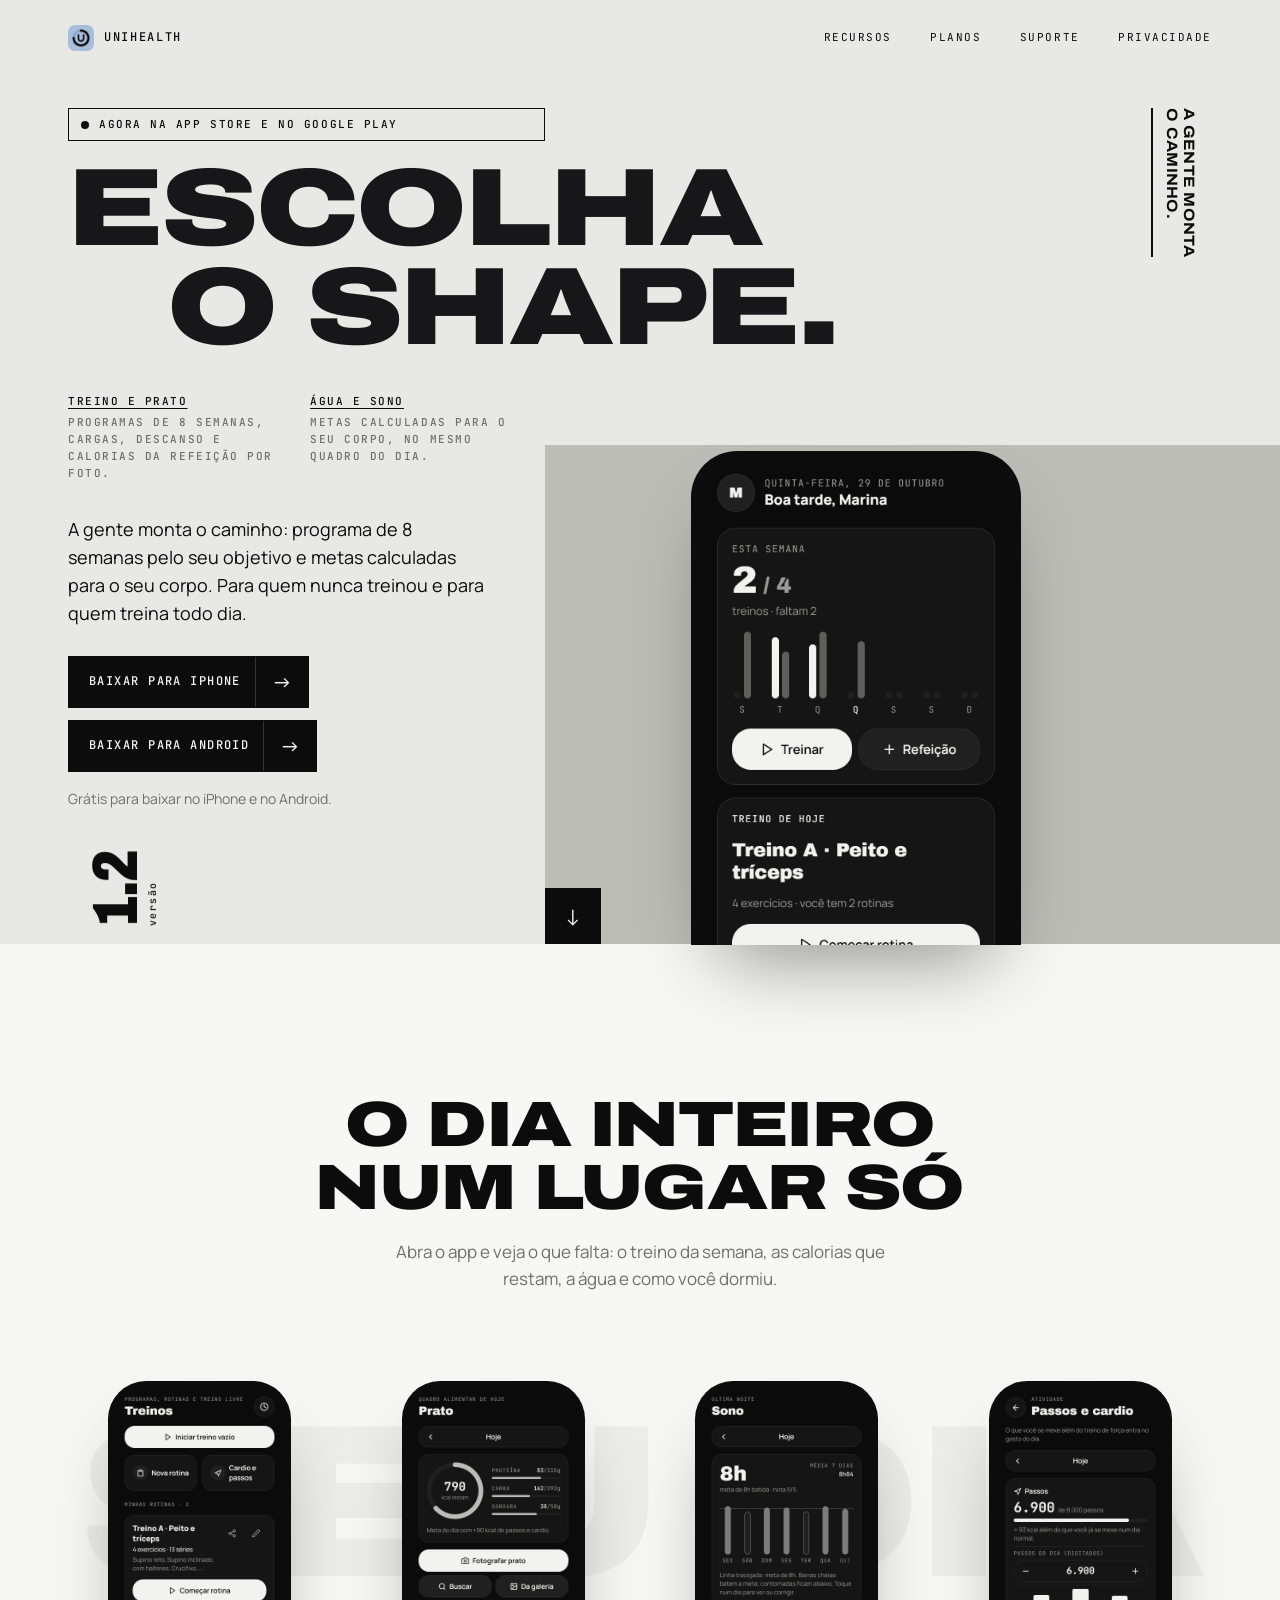
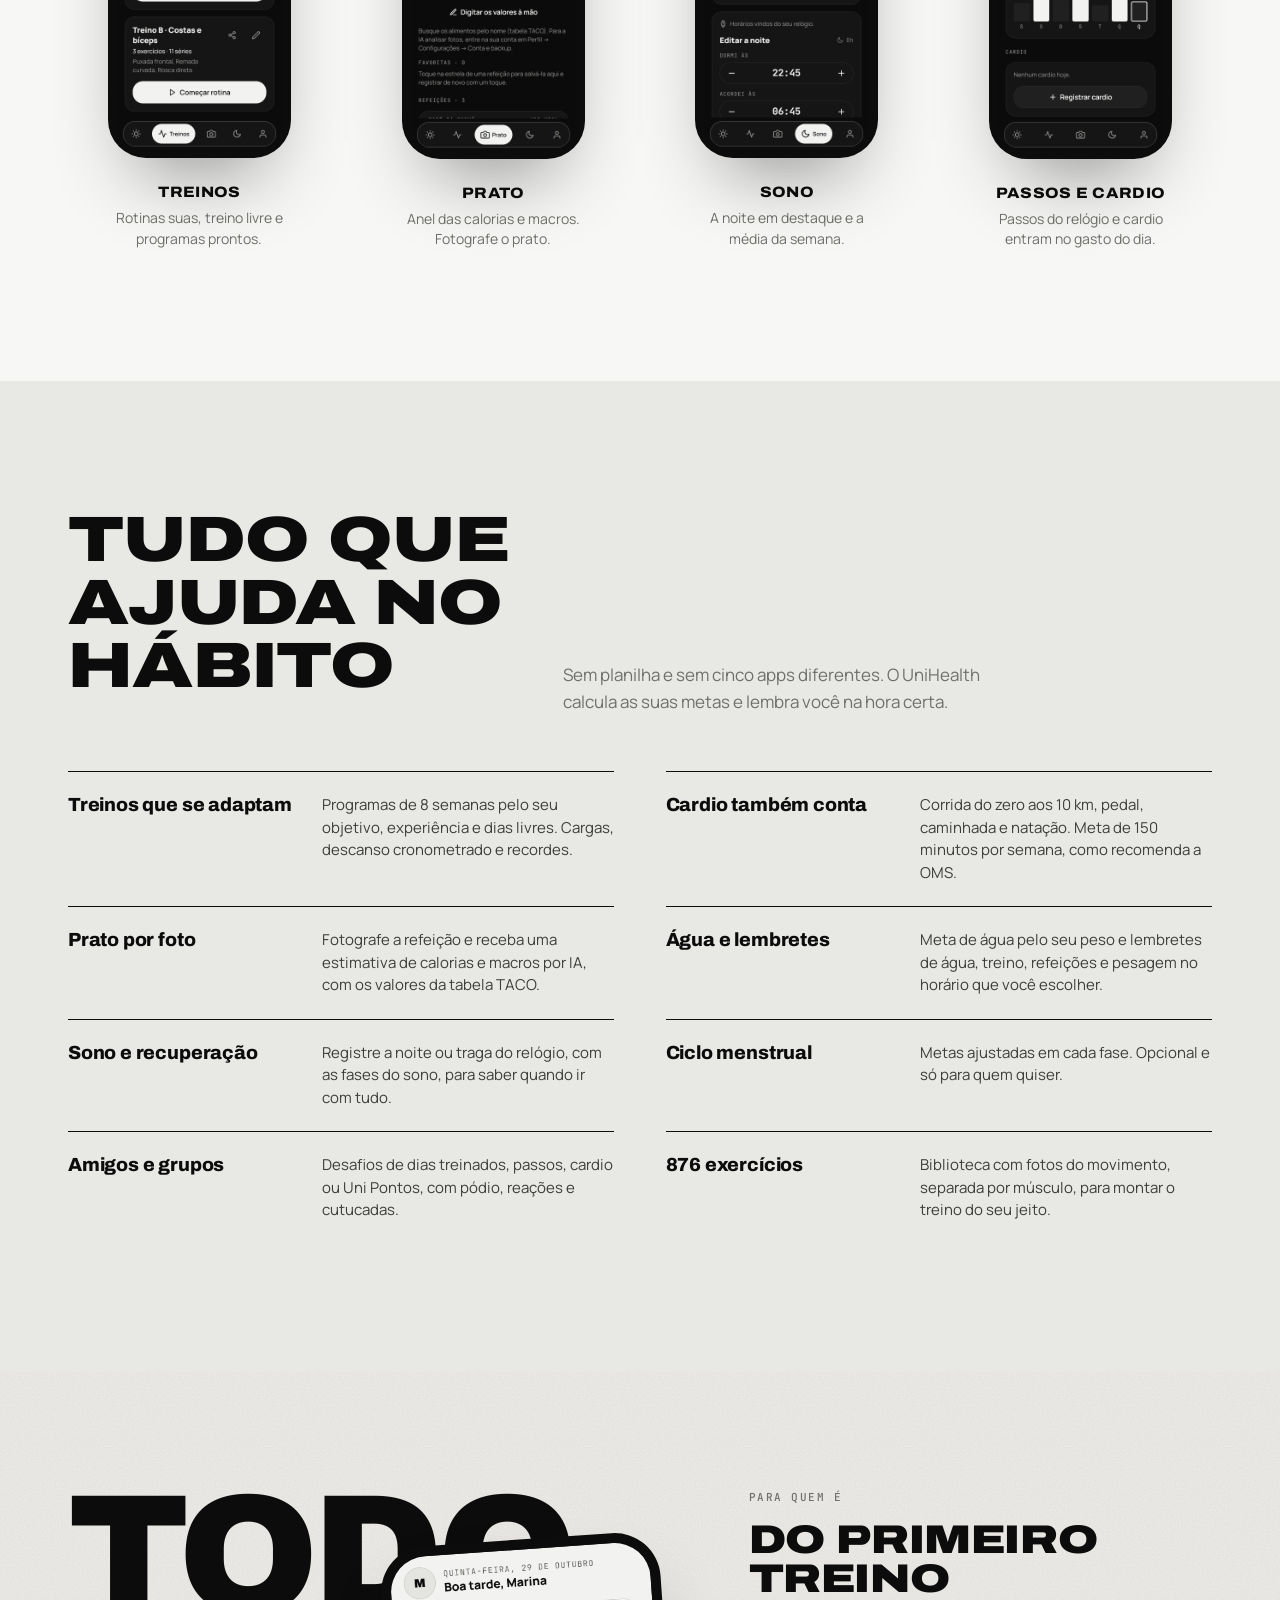
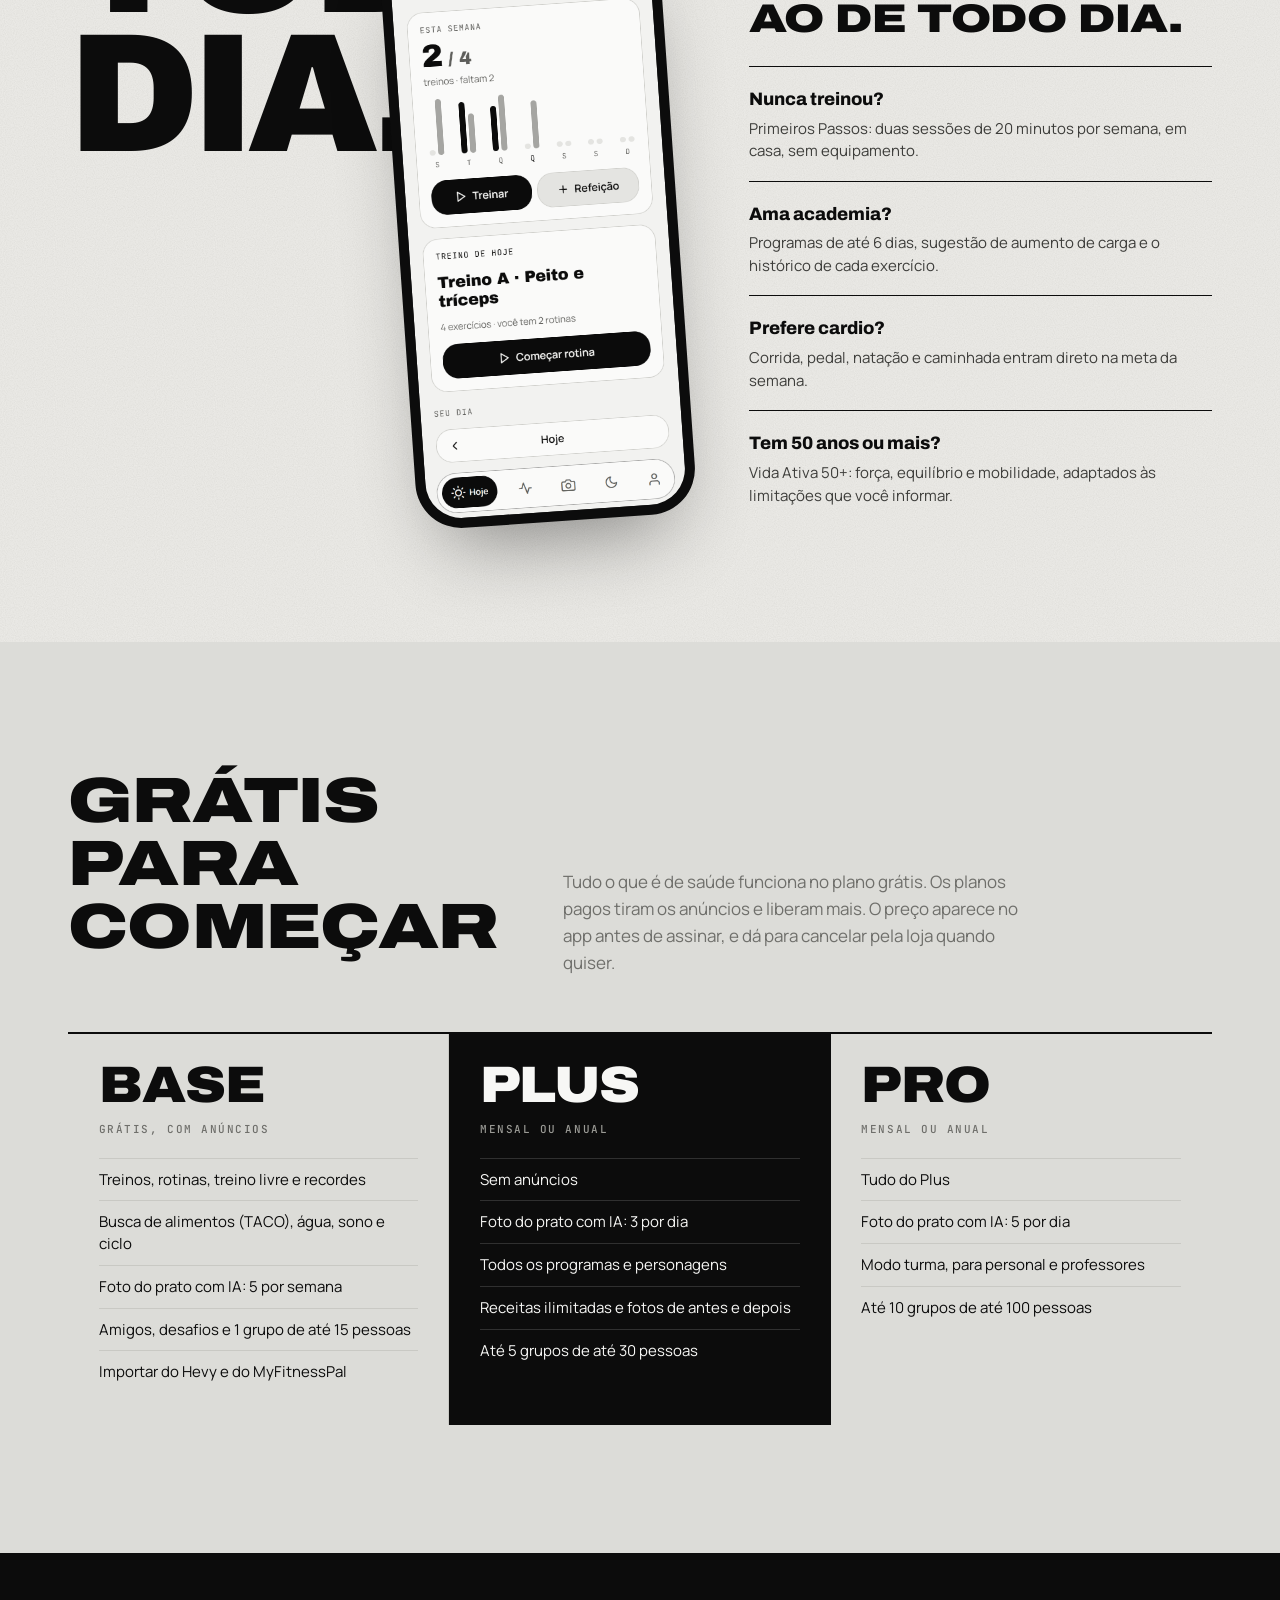
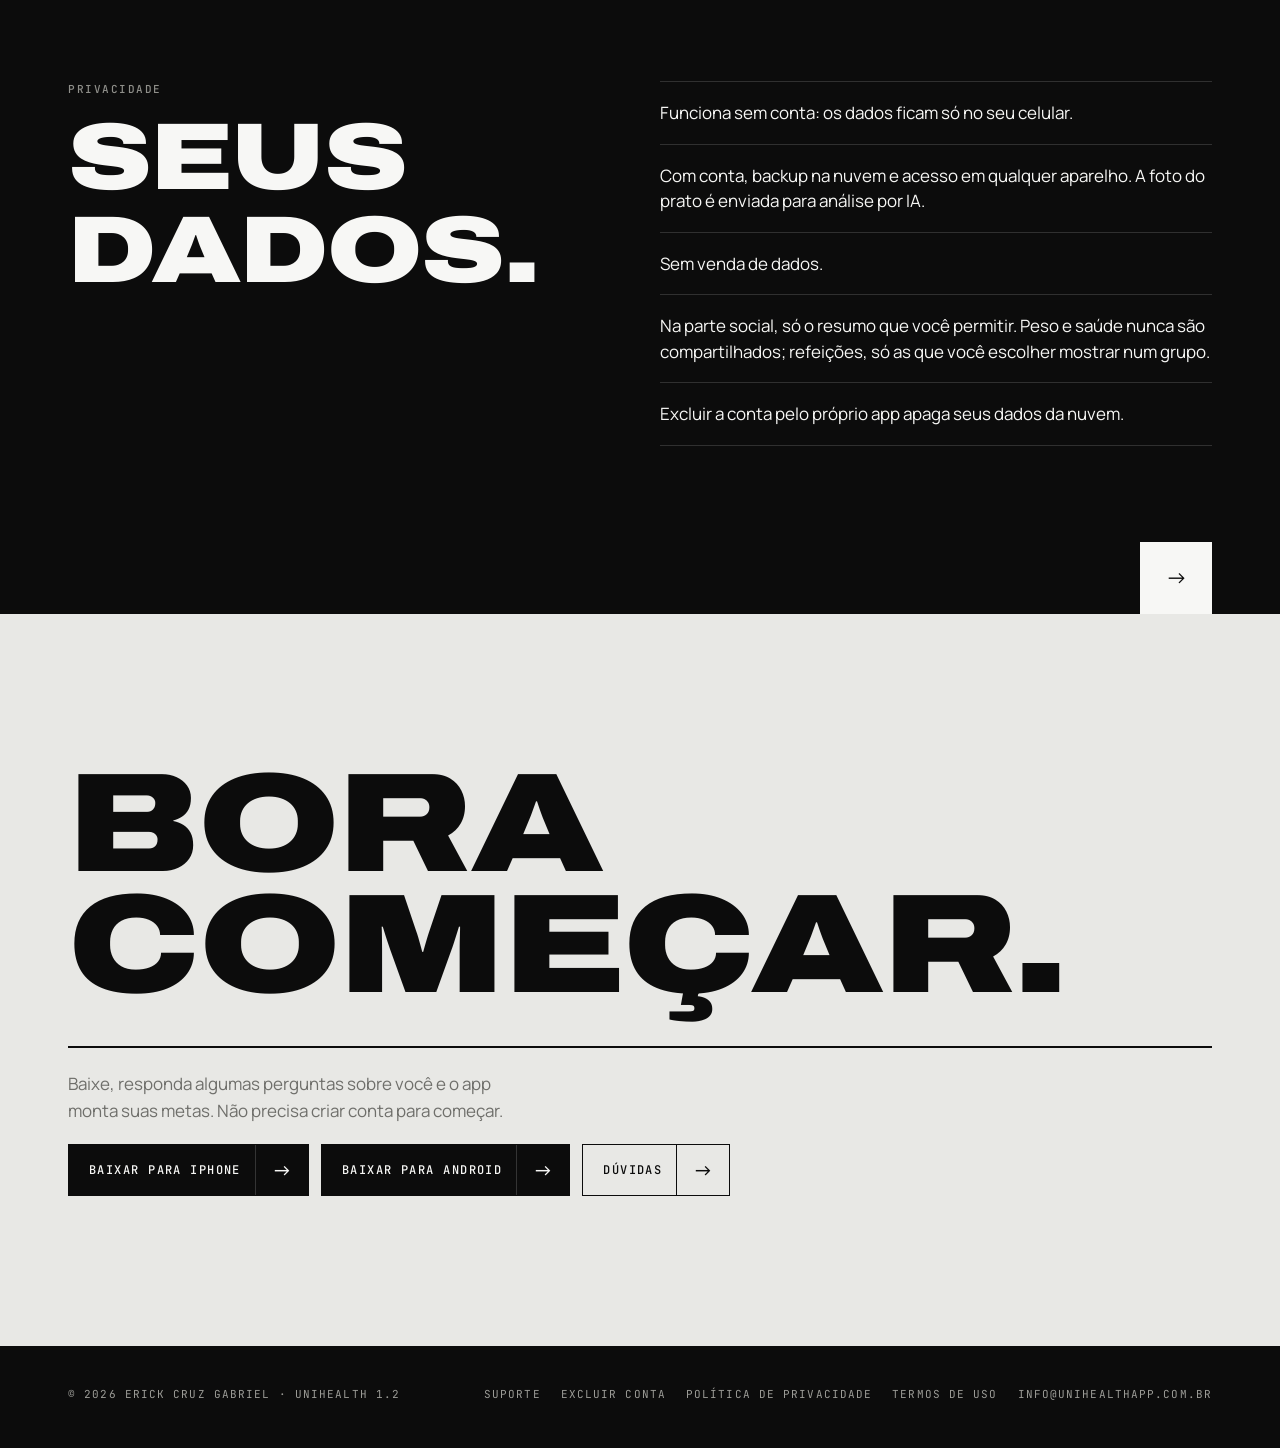
==== commit aec8ba40: "Site: manchete volta a ser 'Escolha o shape. A gente monta o caminho.' Co-Authored-By: Claude Opus 5" ====
--- a/index.html
+++ b/index.html
@@ -39,12 +39,12 @@
   <div class="wrap">
     <div class="hero-text">
       <p class="selo mono"><span aria-hidden="true"></span>Agora na App Store e no Google Play</p>
-      <h1 class="manchete" id="manchete"><span>Comece</span><span>por hoje.</span></h1>
+      <h1 class="manchete" id="manchete"><span>Escolha</span><span>o shape.</span></h1>
       <div class="hero-cols mono">
         <p><b>Treino e prato</b>Programas de 8 semanas, cargas, descanso e calorias da refeição por foto.</p>
         <p><b>Água e sono</b>Metas calculadas para o seu corpo, no mesmo quadro do dia.</p>
       </div>
-      <p class="lead">Para quem nunca treinou e para quem treina todo dia. O UniHealth monta as metas e mostra o dia inteiro num lugar só.</p>
+      <p class="lead">A gente monta o caminho: programa de 8 semanas pelo seu objetivo e metas calculadas para o seu corpo. Para quem nunca treinou e para quem treina todo dia.</p>
       <div class="cta">
         <a class="btn so-ios" href="https://apps.apple.com/br/app/unihealth/id6821770645" data-ev="loja" data-loja="ios">Baixar para iPhone</a>
         <a class="btn so-android" href="https://play.google.com/store/apps/details?id=com.erickgabriel.unihealth" data-ev="loja" data-loja="android">Baixar para Android</a>
@@ -55,7 +55,7 @@
       <div class="bloco" aria-hidden="true"></div>
       <div class="phone"><img src="/assets/app/hoje.png" alt="Tela Hoje do UniHealth: treinos da semana, botões Treinar e Refeição" width="390" height="844"></div>
       <a class="seta" href="#dia" aria-label="Ver o app por dentro"><span aria-hidden="true">↓</span></a>
-      <p class="vertical" aria-hidden="true">Um dia<br>de cada vez.</p>
+      <p class="vertical" aria-hidden="true">A gente monta<br>o caminho.</p>
     </div>
     <p class="versao" aria-label="Versão 1.2">1.2<small>versão</small></p>
   </div>
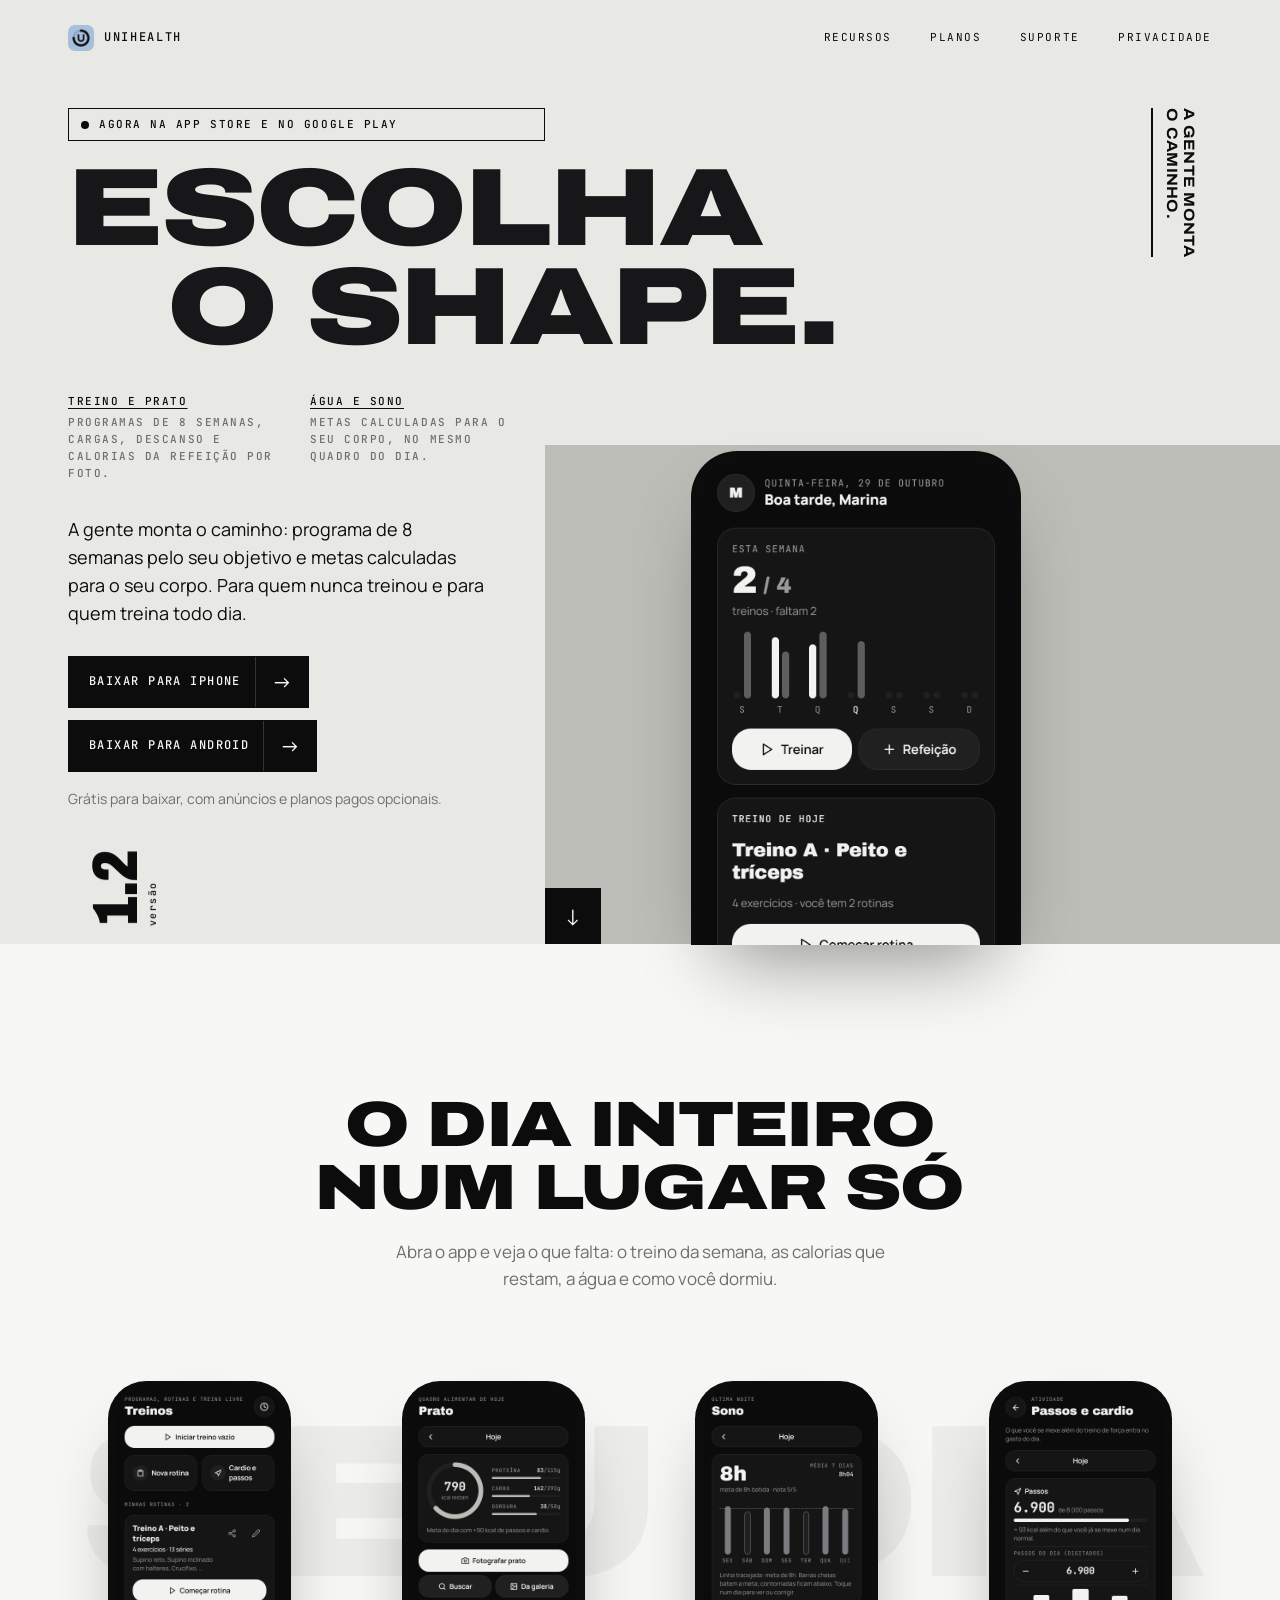
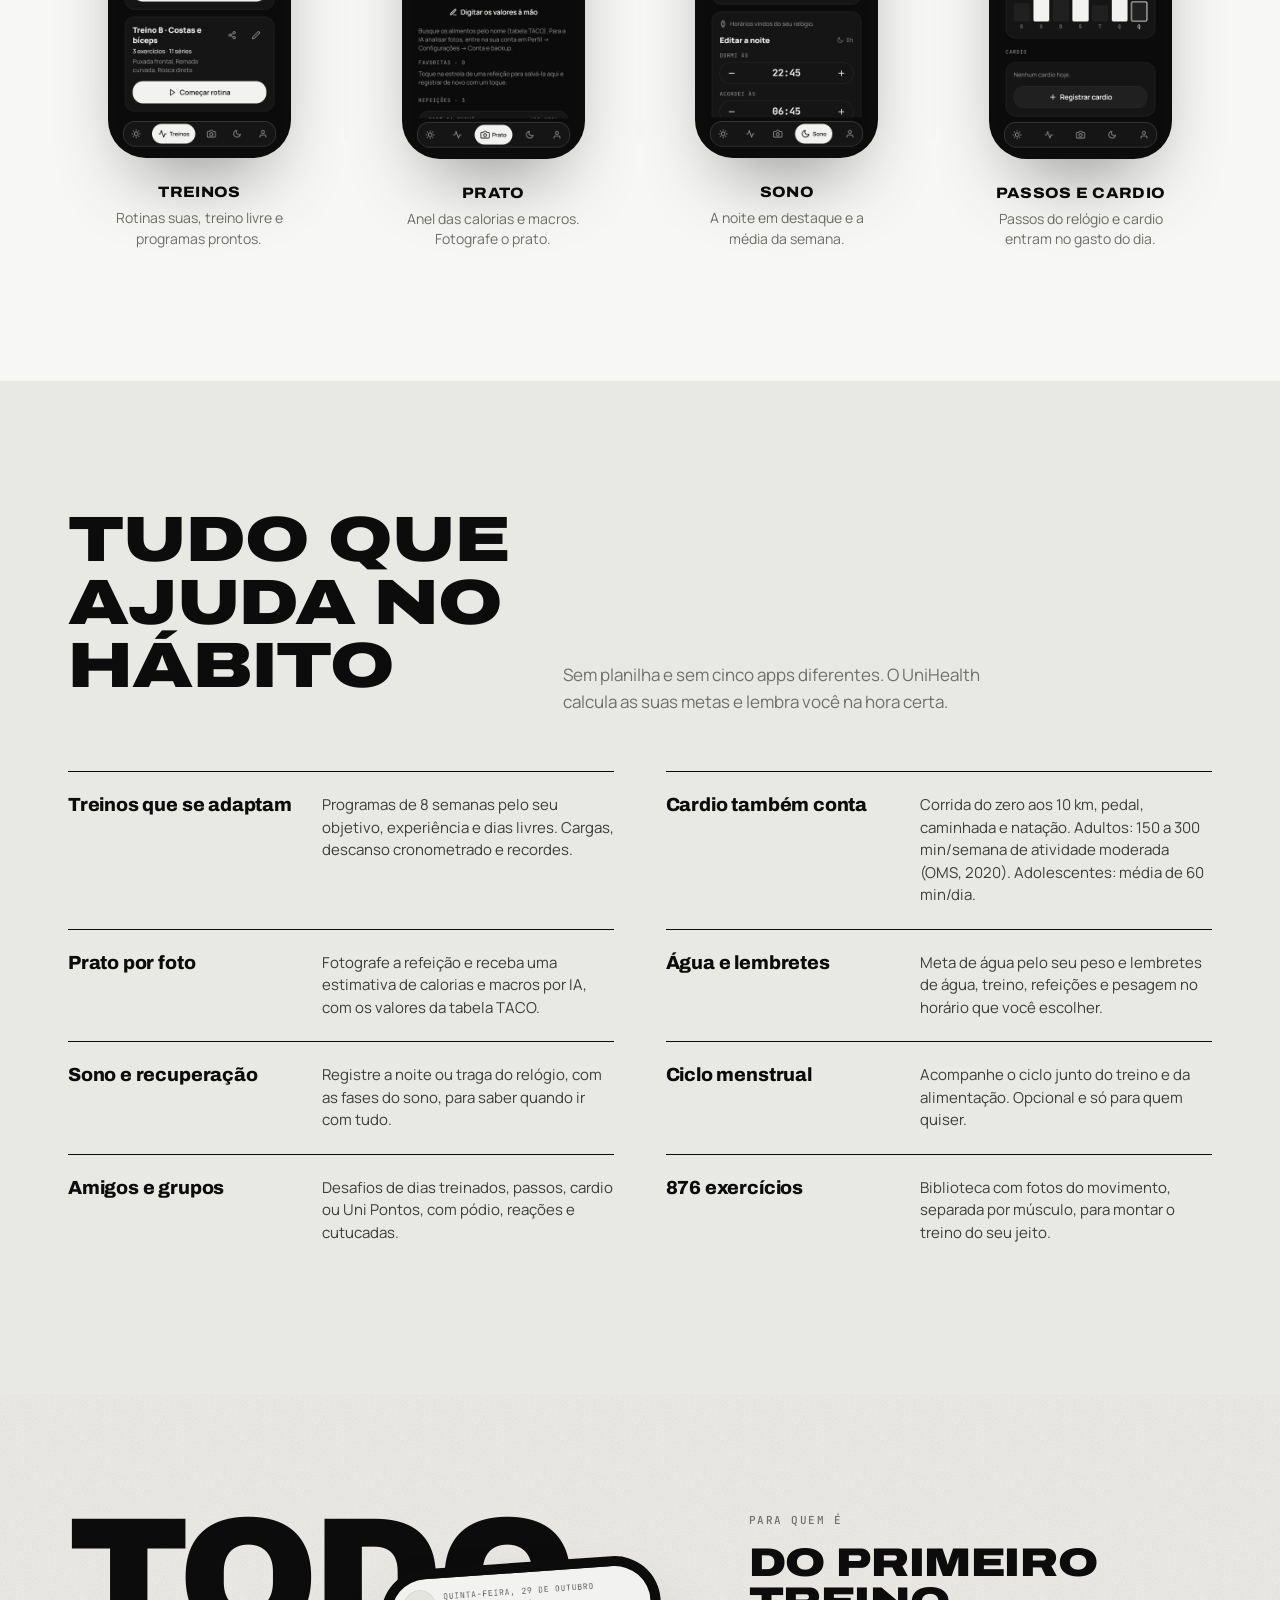
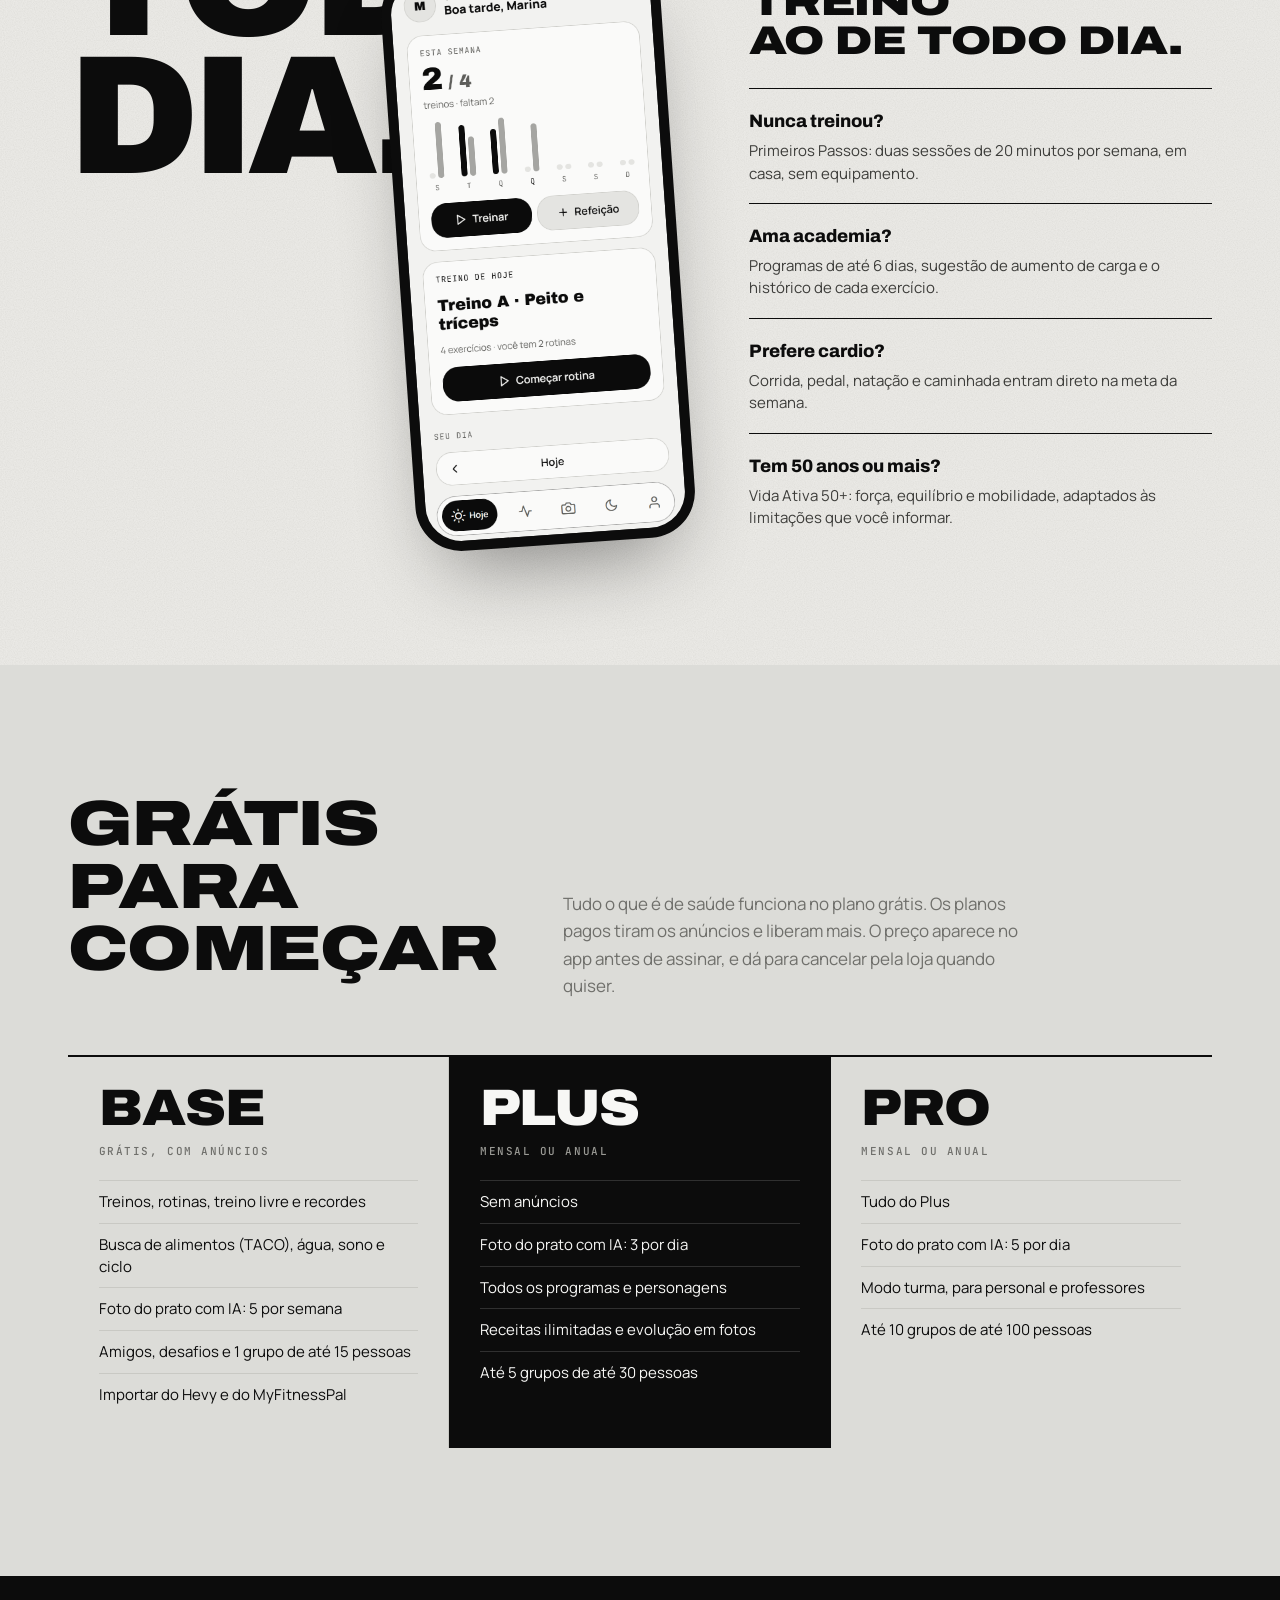
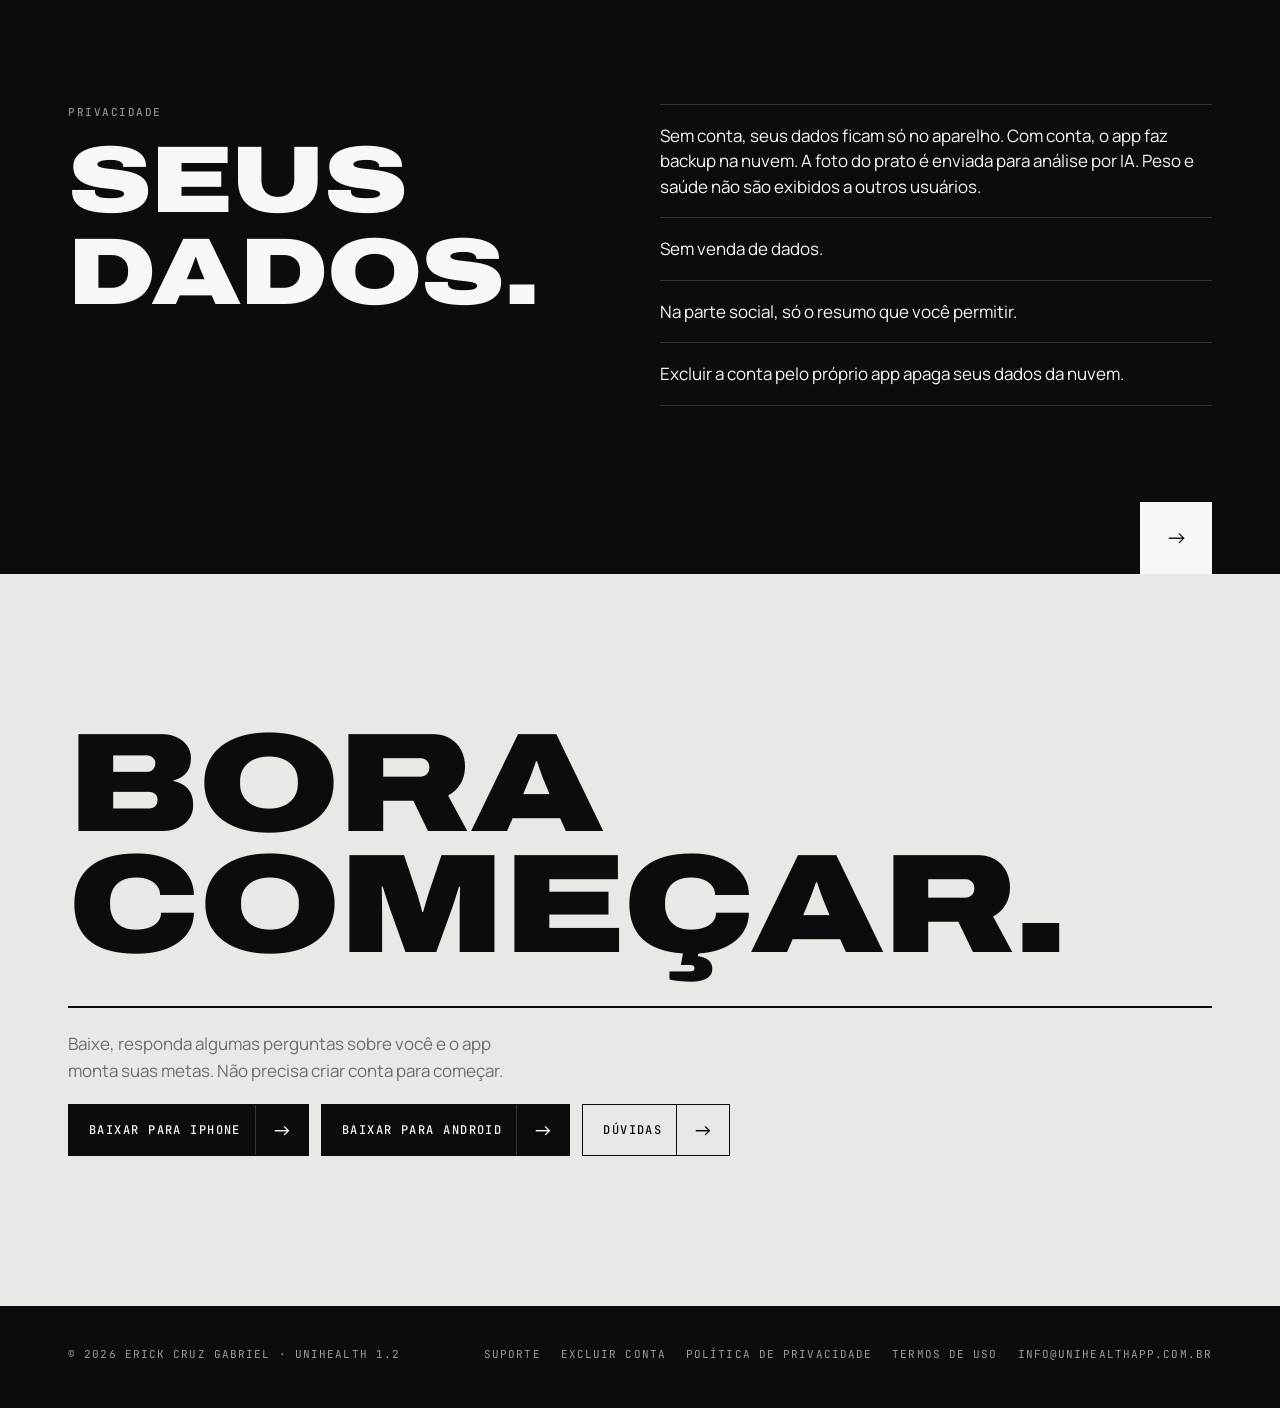
==== commit 6b9e1382: "Site: textos revisados pelo jurídico e marketing (privacidade, OMS por idade, ciclo, Plus, topo) Co-" ====
--- a/index.html
+++ b/index.html
@@ -49,7 +49,7 @@
         <a class="btn so-ios" href="https://apps.apple.com/br/app/unihealth/id6821770645" data-ev="loja" data-loja="ios">Baixar para iPhone</a>
         <a class="btn so-android" href="https://play.google.com/store/apps/details?id=com.erickgabriel.unihealth" data-ev="loja" data-loja="android">Baixar para Android</a>
       </div>
-      <p class="note">Grátis para baixar no iPhone e no Android.</p>
+      <p class="note">Grátis para baixar, com anúncios e planos pagos opcionais.</p>
     </div>
     <div class="hero-art">
       <div class="bloco" aria-hidden="true"></div>
@@ -83,11 +83,11 @@
     </div>
     <ul class="lista">
       <li><h3>Treinos que se adaptam</h3><p>Programas de 8 semanas pelo seu objetivo, experiência e dias livres. Cargas, descanso cronometrado e recordes.</p></li>
-      <li><h3>Cardio também conta</h3><p>Corrida do zero aos 10 km, pedal, caminhada e natação. Meta de 150 minutos por semana, como recomenda a OMS.</p></li>
+      <li><h3>Cardio também conta</h3><p>Corrida do zero aos 10 km, pedal, caminhada e natação. Adultos: 150 a 300 min/semana de atividade moderada (OMS, 2020). Adolescentes: média de 60 min/dia.</p></li>
       <li><h3>Prato por foto</h3><p>Fotografe a refeição e receba uma estimativa de calorias e macros por IA, com os valores da tabela TACO.</p></li>
       <li><h3>Água e lembretes</h3><p>Meta de água pelo seu peso e lembretes de água, treino, refeições e pesagem no horário que você escolher.</p></li>
       <li><h3>Sono e recuperação</h3><p>Registre a noite ou traga do relógio, com as fases do sono, para saber quando ir com tudo.</p></li>
-      <li><h3>Ciclo menstrual</h3><p>Metas ajustadas em cada fase. Opcional e só para quem quiser.</p></li>
+      <li><h3>Ciclo menstrual</h3><p>Acompanhe o ciclo junto do treino e da alimentação. Opcional e só para quem quiser.</p></li>
       <li><h3>Amigos e grupos</h3><p>Desafios de dias treinados, passos, cardio ou Uni Pontos, com pódio, reações e cutucadas.</p></li>
       <li><h3>876 exercícios</h3><p>Biblioteca com fotos do movimento, separada por músculo, para montar o treino do seu jeito.</p></li>
     </ul>
@@ -121,7 +121,7 @@
     </div>
     <ul class="lista-planos">
       <li><h3>Base</h3><p class="preco mono">Grátis, com anúncios</p><ul><li>Treinos, rotinas, treino livre e recordes</li><li>Busca de alimentos (TACO), água, sono e ciclo</li><li>Foto do prato com IA: 5 por semana</li><li>Amigos, desafios e 1 grupo de até 15 pessoas</li><li>Importar do Hevy e do MyFitnessPal</li></ul></li>
-      <li class="destaque"><h3>Plus</h3><p class="preco mono">Mensal ou anual</p><ul><li>Sem anúncios</li><li>Foto do prato com IA: 3 por dia</li><li>Todos os programas e personagens</li><li>Receitas ilimitadas e fotos de antes e depois</li><li>Até 5 grupos de até 30 pessoas</li></ul></li>
+      <li class="destaque"><h3>Plus</h3><p class="preco mono">Mensal ou anual</p><ul><li>Sem anúncios</li><li>Foto do prato com IA: 3 por dia</li><li>Todos os programas e personagens</li><li>Receitas ilimitadas e evolução em fotos</li><li>Até 5 grupos de até 30 pessoas</li></ul></li>
       <li><h3>Pro</h3><p class="preco mono">Mensal ou anual</p><ul><li>Tudo do Plus</li><li>Foto do prato com IA: 5 por dia</li><li>Modo turma, para personal e professores</li><li>Até 10 grupos de até 100 pessoas</li></ul></li>
     </ul>
   </div>
@@ -134,10 +134,9 @@
       <h2 class="titulo">Seus<br>dados.</h2>
     </div>
     <ul>
-      <li>Funciona sem conta: os dados ficam só no seu celular.</li>
-      <li>Com conta, backup na nuvem e acesso em qualquer aparelho. A foto do prato é enviada para análise por IA.</li>
+      <li>Sem conta, seus dados ficam só no aparelho. Com conta, o app faz backup na nuvem. A foto do prato é enviada para análise por IA. Peso e saúde não são exibidos a outros usuários.</li>
       <li>Sem venda de dados.</li>
-      <li>Na parte social, só o resumo que você permitir. Peso e saúde nunca são compartilhados; refeições, só as que você escolher mostrar num grupo.</li>
+      <li>Na parte social, só o resumo que você permitir.</li>
       <li>Excluir a conta pelo próprio app apaga seus dados da nuvem.</li>
     </ul>
   </div>
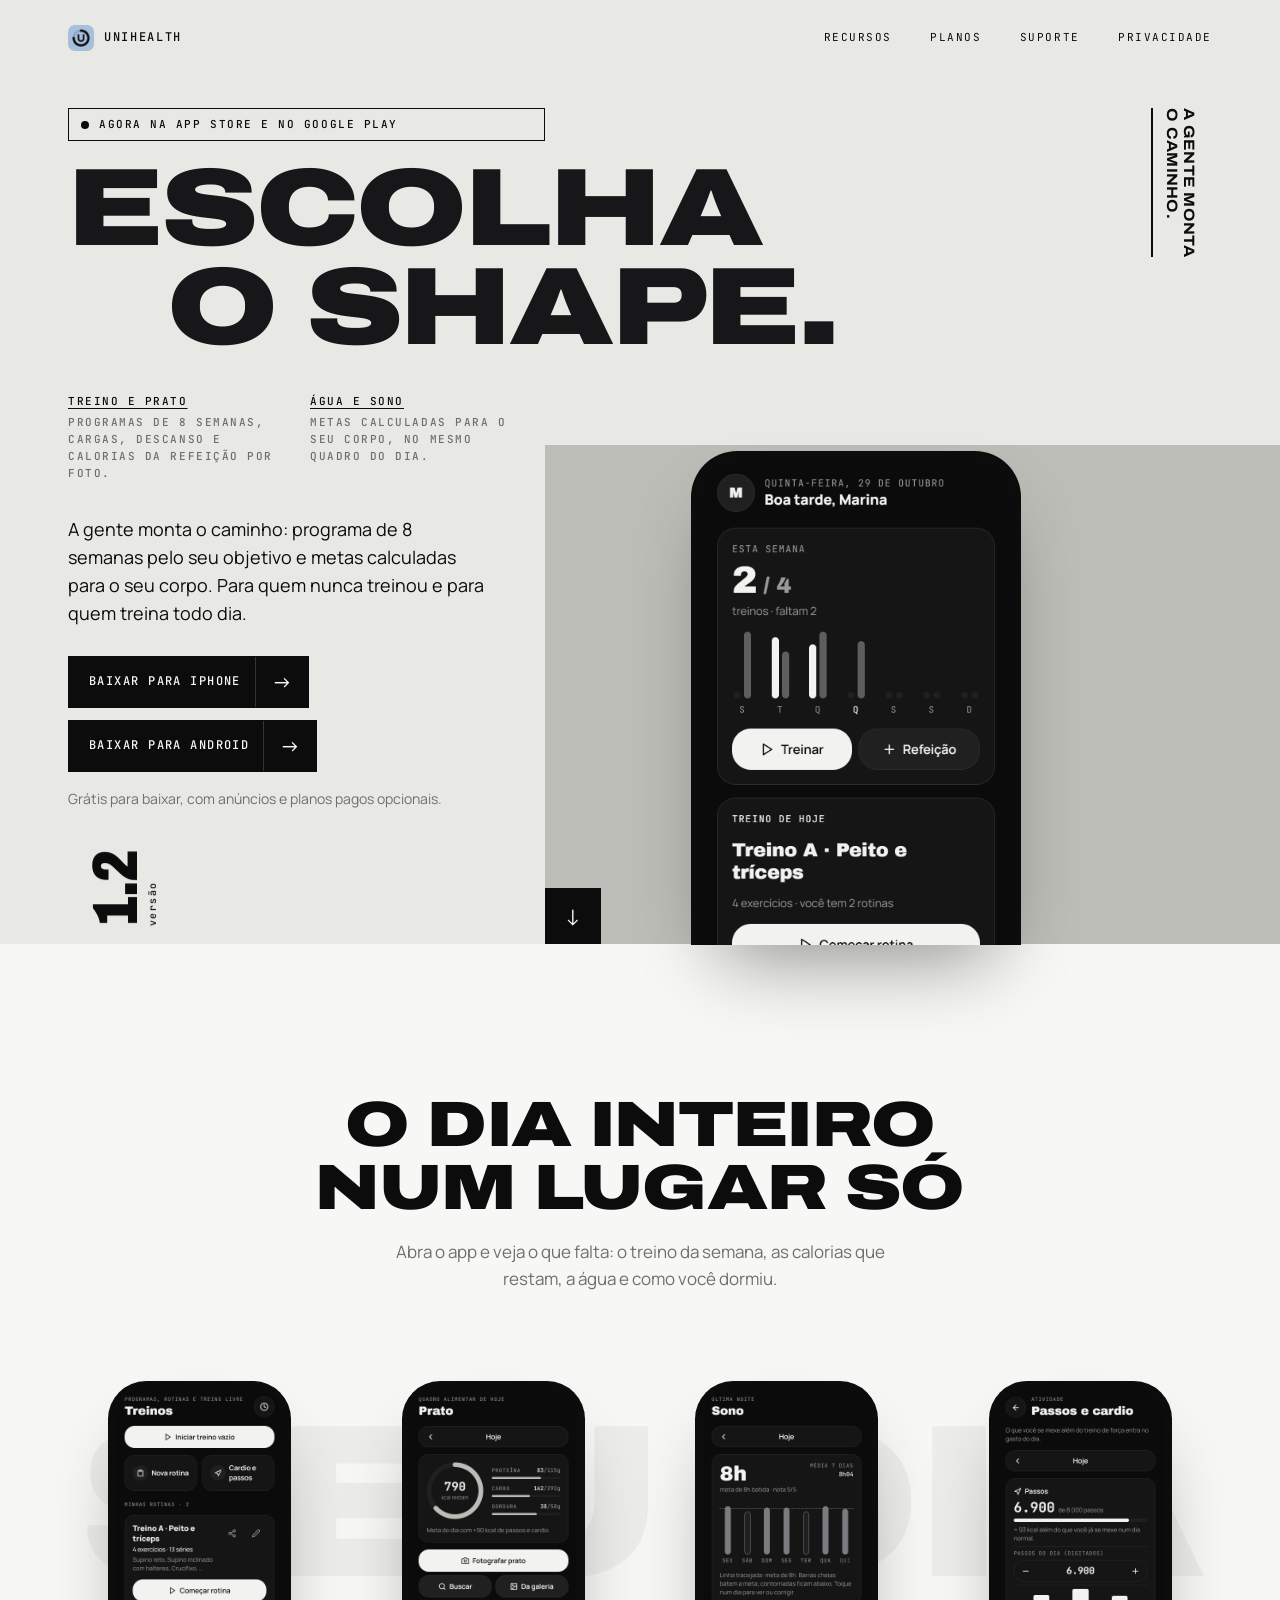
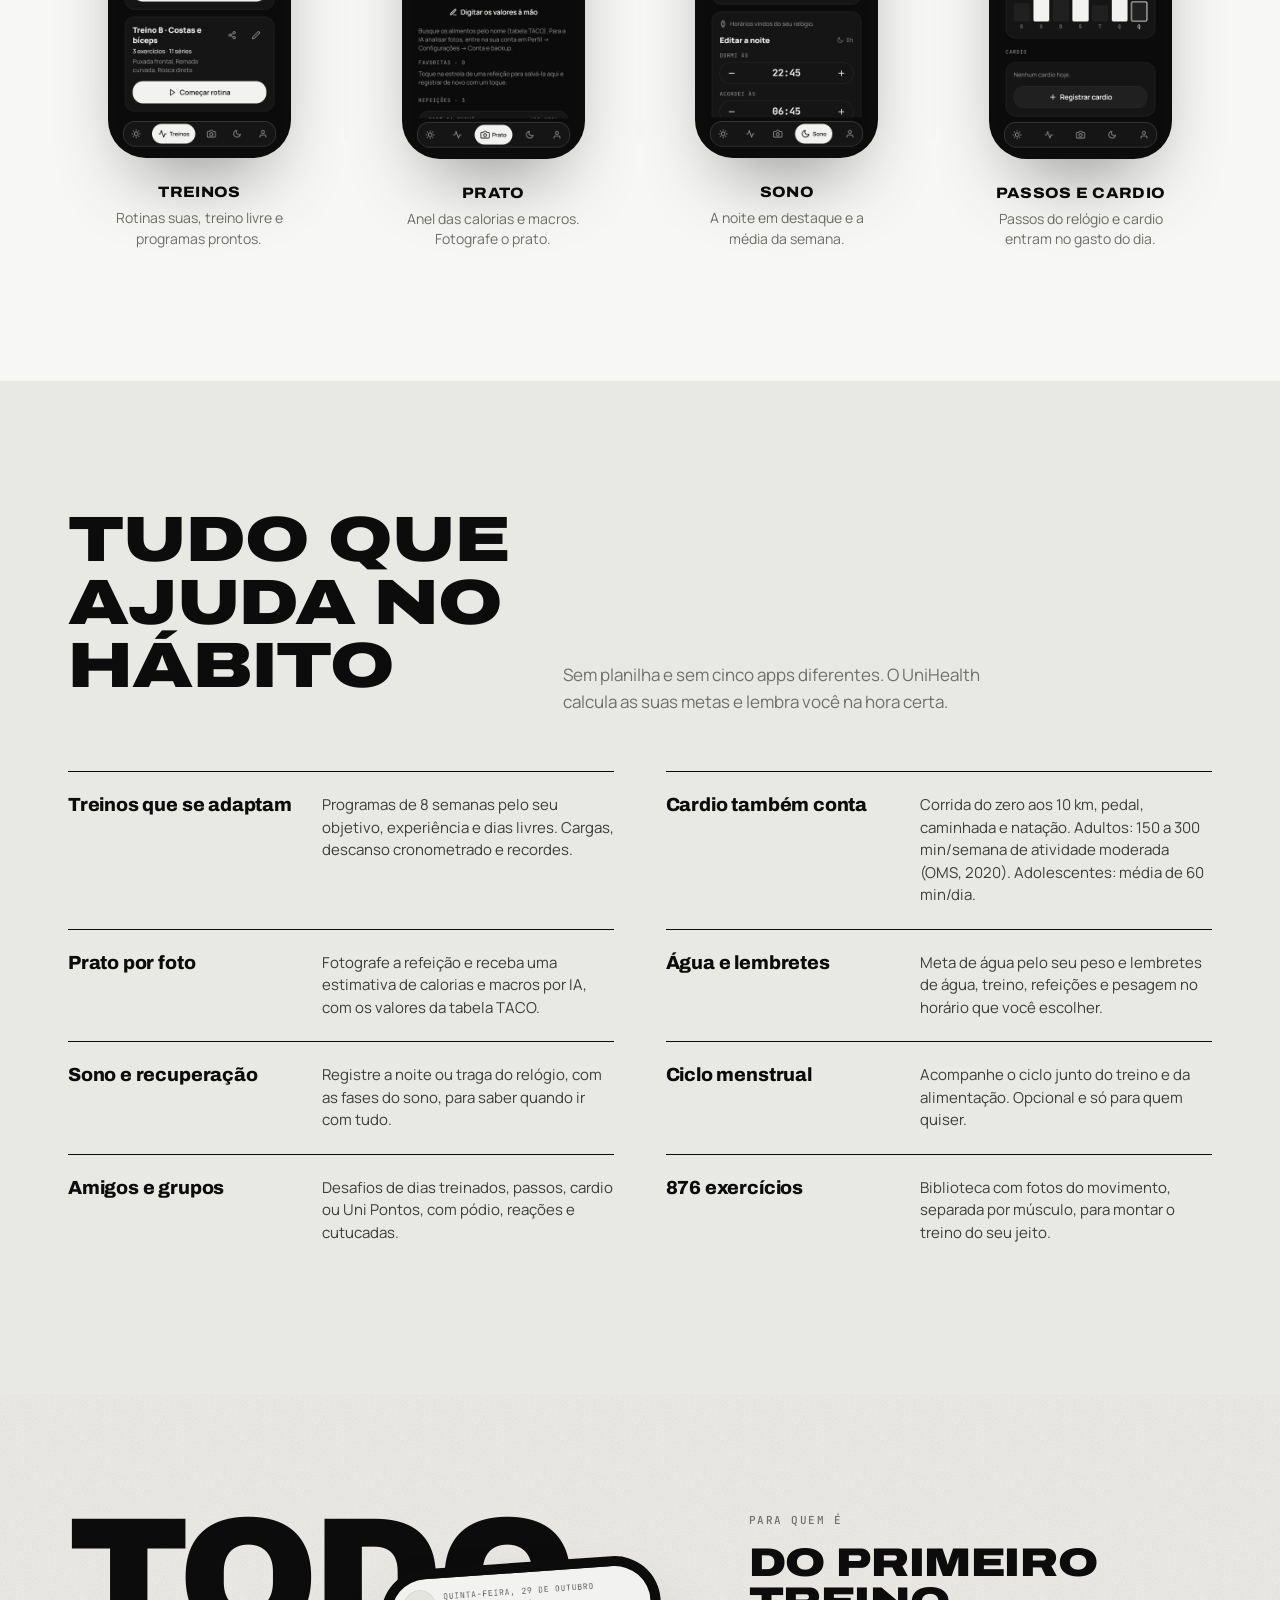
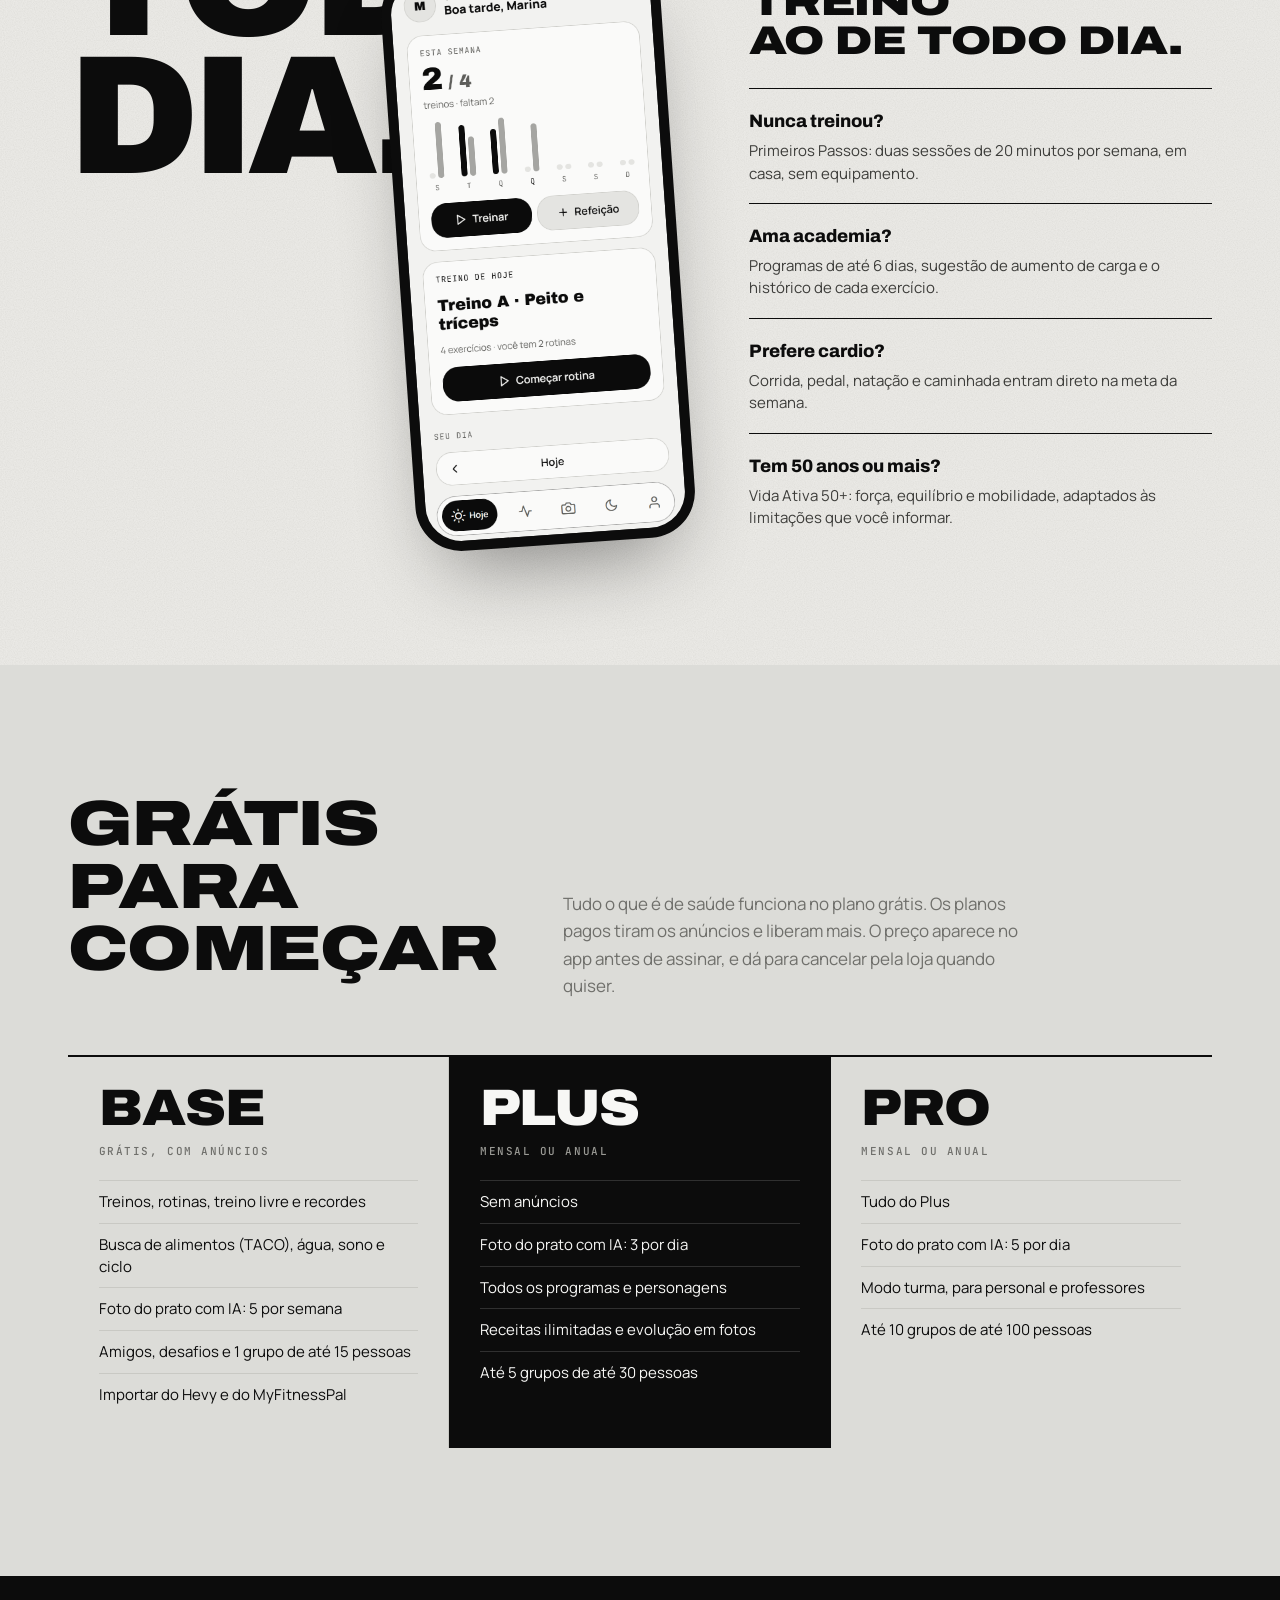
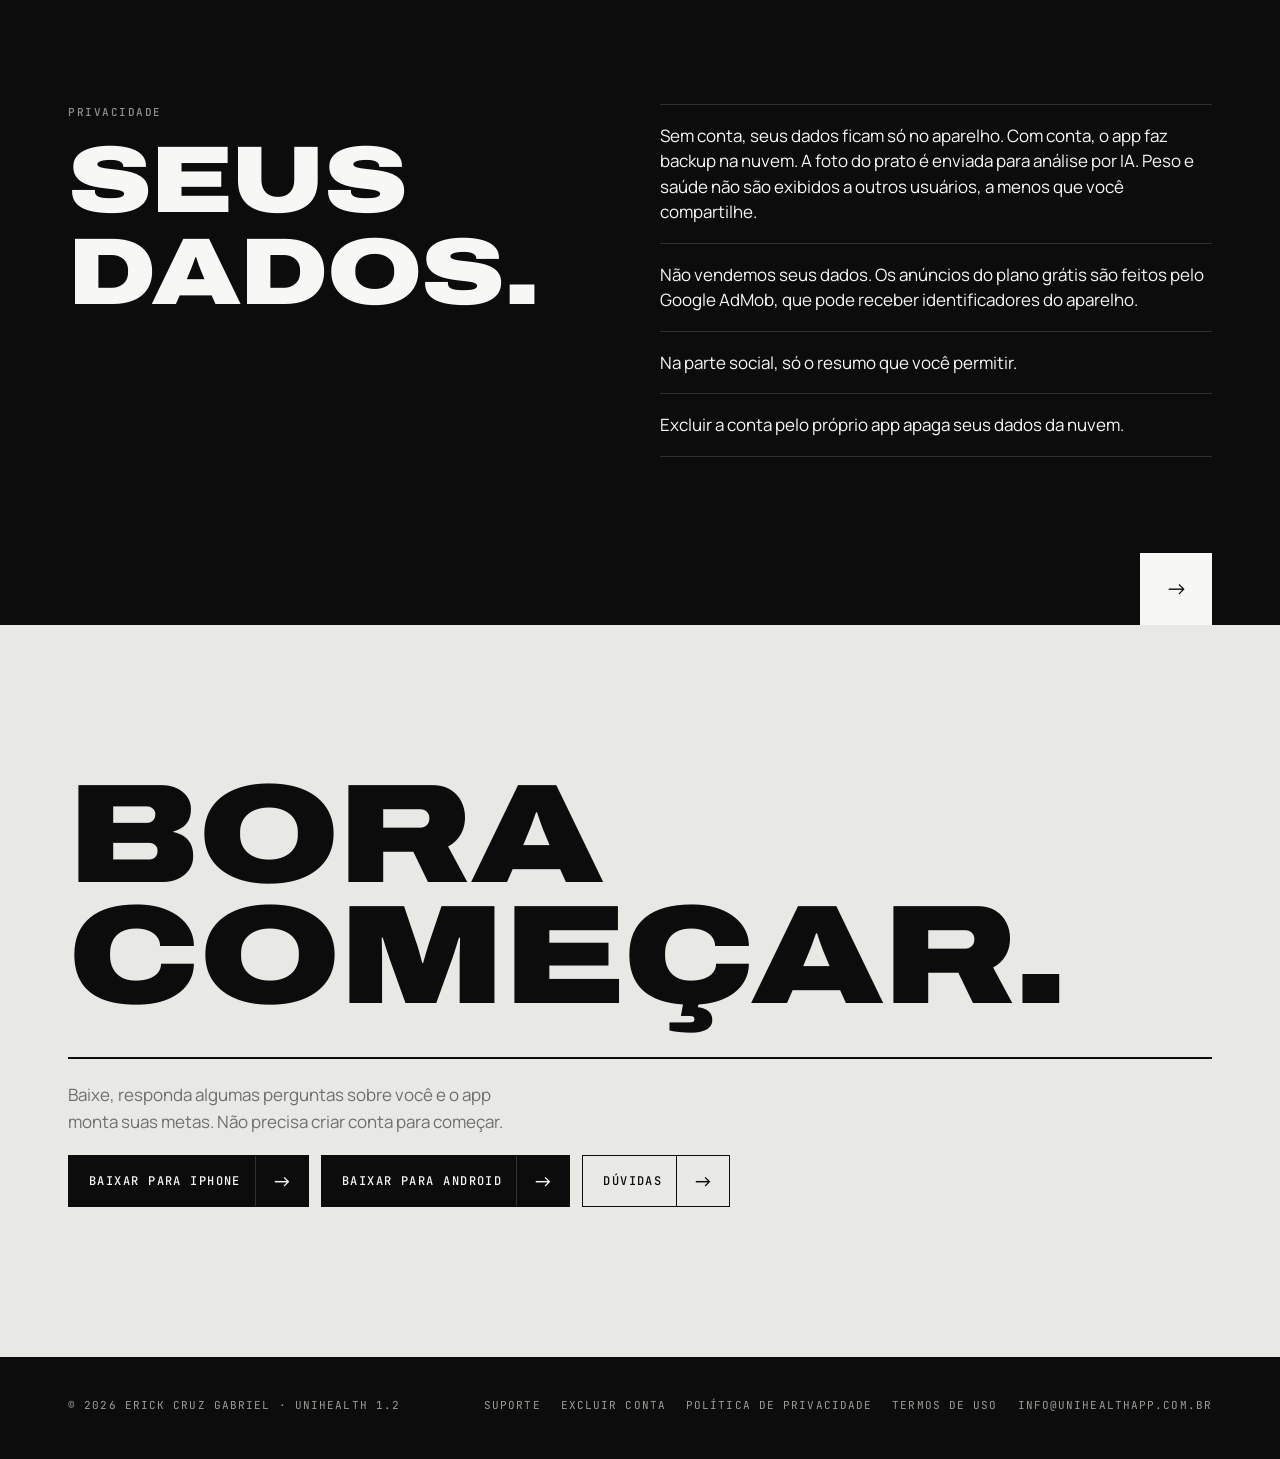
==== commit 94bb0a42: "Site: privacidade com 'a menos que você compartilhe' e aviso do AdMob Co-Authored-By: Claude Opus 5." ====
--- a/index.html
+++ b/index.html
@@ -134,8 +134,8 @@
       <h2 class="titulo">Seus<br>dados.</h2>
     </div>
     <ul>
-      <li>Sem conta, seus dados ficam só no aparelho. Com conta, o app faz backup na nuvem. A foto do prato é enviada para análise por IA. Peso e saúde não são exibidos a outros usuários.</li>
-      <li>Sem venda de dados.</li>
+      <li>Sem conta, seus dados ficam só no aparelho. Com conta, o app faz backup na nuvem. A foto do prato é enviada para análise por IA. Peso e saúde não são exibidos a outros usuários, a menos que você compartilhe.</li>
+      <li>Não vendemos seus dados. Os anúncios do plano grátis são feitos pelo Google AdMob, que pode receber identificadores do aparelho.</li>
       <li>Na parte social, só o resumo que você permitir.</li>
       <li>Excluir a conta pelo próprio app apaga seus dados da nuvem.</li>
     </ul>
